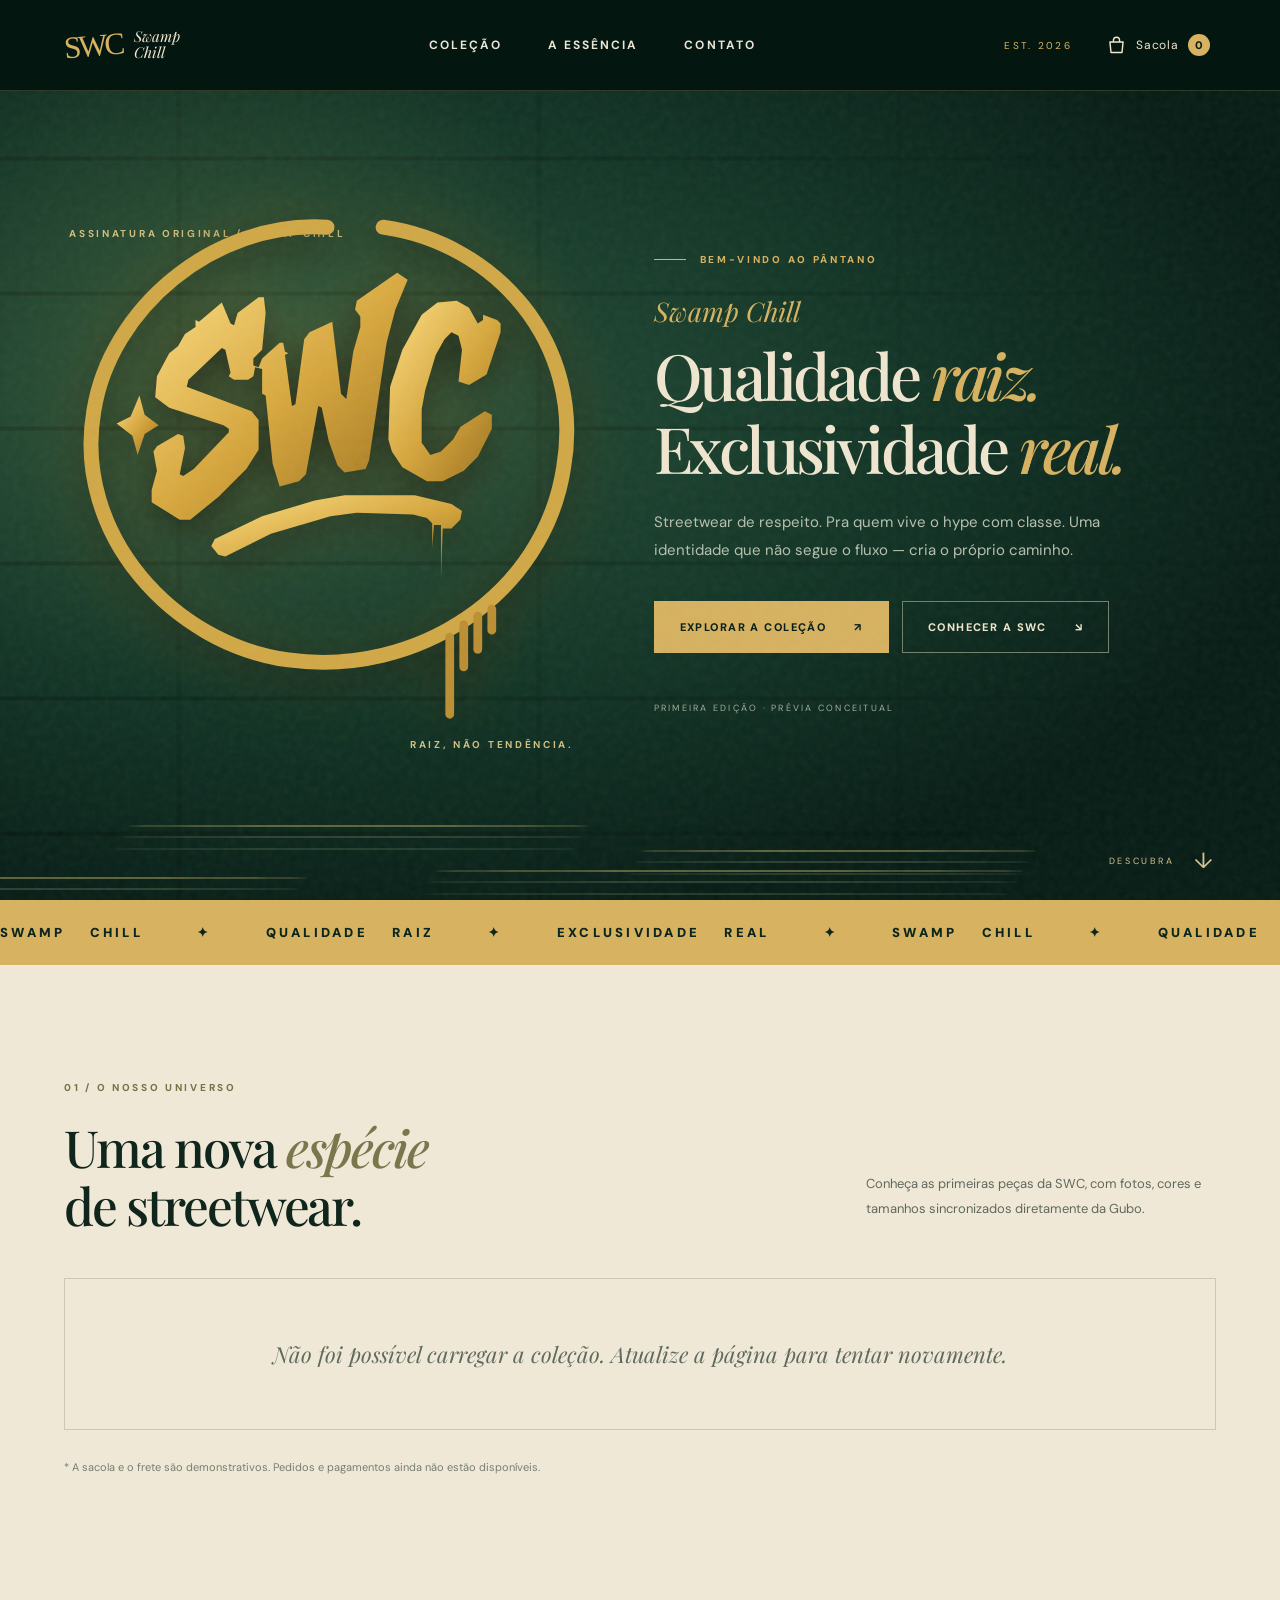
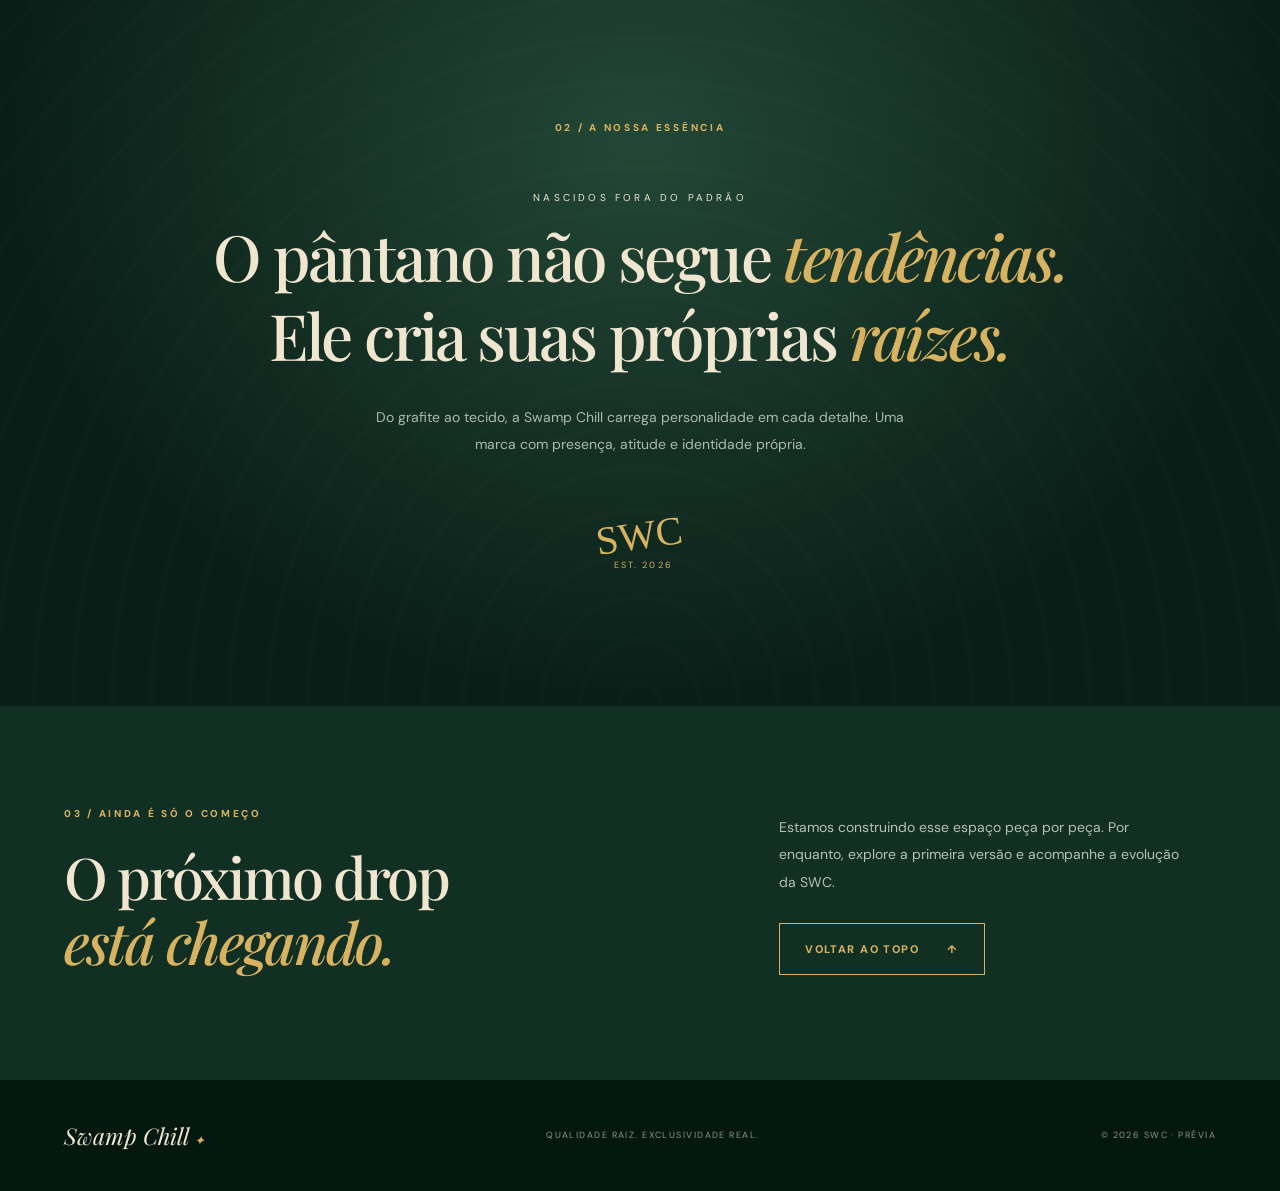
==== index.html @ 2bb52f09 "feat(checkout): pedido transacional e Pix de teste (desligado por padrão) - Funções Postgres swc_cre" ====
<!doctype html>
<html lang="pt-BR">
<head>
  <meta charset="utf-8">
  <meta name="viewport" content="width=device-width, initial-scale=1, viewport-fit=cover">
  <meta name="theme-color" content="#061d15">
  <meta name="description" content="Swamp Chill — qualidade raiz, exclusividade real. Uma prévia do universo SWC.">
  <title>Swamp Chill — SWC</title>
  <link rel="preconnect" href="https://fonts.googleapis.com">
  <link rel="preconnect" href="https://fonts.gstatic.com" crossorigin>
  <link href="https://fonts.googleapis.com/css2?family=DM+Sans:wght@400;500;600;700&family=Permanent+Marker&family=Playfair+Display:ital,wght@0,500;0,600;1,500;1,600&display=swap" rel="stylesheet">
  <link rel="stylesheet" href="./styles.css">
  <script defer src="./script.js"></script>
  <script defer src="./checkout-test.js"></script>
</head>
<body>
  <a class="skip-link" href="#conteudo">Ir para conteúdo</a>
  <div class="grain" aria-hidden="true"></div>
  <header class="site-header" id="topo">
    <a class="brand" href="#topo" aria-label="Swamp Chill, início">
      <span class="brand-monogram">SWC</span><span class="brand-name">Swamp<br>Chill</span>
    </a>
    <nav class="desktop-nav" aria-label="Navegação principal">
      <a href="#colecao">Coleção</a><a href="#manifesto">A essência</a><a href="#contato">Contato</a>
    </nav>
    <div class="header-actions">
      <span class="edition">EST. 2026</span>
      <button class="bag-trigger" id="open-bag" type="button" aria-label="Abrir sacola">
        <svg viewBox="0 0 24 24" aria-hidden="true"><path d="M4.5 8h15l-1.2 12H5.7L4.5 8Zm4-1V6a3.5 3.5 0 0 1 7 0v1"/></svg>
        <span>Sacola</span><span id="bag-count" class="bag-count">0</span>
      </button>
    </div>
  </header>

  <main id="conteudo">
    <section class="hero" aria-labelledby="hero-title">
      <div class="wall" aria-hidden="true"></div>
      <div class="light-pool" aria-hidden="true"></div>
      <div class="hero-inner">
        <div class="hero-art" aria-label="Emblema SWC em estilo grafite dourado">
          <span class="hero-art-caption">ASSINATURA ORIGINAL / SWAMP CHILL</span>
          <img class="graffiti" src="./swc-signature.svg" alt="Assinatura original SWC em grafite dourado" width="500" height="500">
          <span class="hero-art-bottom">RAIZ, NÃO TENDÊNCIA.</span>
        </div>
        <div class="hero-copy">
          <p class="eyebrow"><span class="eyebrow-line"></span> BEM-VINDO AO PÂNTANO</p>
          <p class="hero-script">Swamp Chill</p>
          <h1 id="hero-title">Qualidade <em>raiz.</em><br>Exclusividade <em>real.</em></h1>
          <p class="hero-description">Streetwear de respeito. Pra quem vive o hype com classe. Uma identidade que não segue o fluxo — cria o próprio caminho.</p>
          <div class="hero-buttons">
            <a class="button button-primary" href="#colecao">Explorar a coleção <span aria-hidden="true">↗</span></a>
            <a class="button button-ghost" href="#manifesto">Conhecer a SWC <span aria-hidden="true">↘</span></a>
          </div>
          <p class="hero-footnote">PRIMEIRA EDIÇÃO · PRÉVIA CONCEITUAL</p>
        </div>
      </div>
      <div class="water" aria-hidden="true"><span></span><span></span><span></span><span></span></div>
      <a href="#colecao" class="scroll-hint" aria-label="Rolar para a coleção">DESCUBRA <span aria-hidden="true">↓</span></a>
    </section>

    <div class="ticker" aria-hidden="true"><div class="ticker-track">SWAMP CHILL <b>✦</b> QUALIDADE RAIZ <b>✦</b> EXCLUSIVIDADE REAL <b>✦</b> SWAMP CHILL <b>✦</b> QUALIDADE RAIZ <b>✦</b> EXCLUSIVIDADE REAL <b>✦</b></div></div>

    <section id="colecao" class="collection section-shell">
      <div class="section-top"><div><span class="section-kicker">01 / O NOSSO UNIVERSO</span><h2>Uma nova <em>espécie</em><br>de streetwear.</h2></div><p>Conheça as primeiras peças da SWC, com fotos, cores e tamanhos sincronizados diretamente da Gubo.</p></div>
      <div class="products" aria-live="polite">
        <p class="catalog-loading">Carregando coleção SWC…</p>
      </div>
      <p class="collection-note">* A sacola e o frete são demonstrativos. Pedidos e pagamentos ainda não estão disponíveis.</p>
    </section>

    <section class="manifesto" id="manifesto">
      <div class="manifesto-mist" aria-hidden="true"></div>
      <div class="manifesto-inner section-shell"><span class="section-kicker">02 / A NOSSA ESSÊNCIA</span><p class="manifesto-pre">NASCIDOS FORA DO PADRÃO</p><h2>O pântano não segue <em>tendências.</em><br>Ele cria suas próprias <em>raízes.</em></h2><p>Do grafite ao tecido, a Swamp Chill carrega personalidade em cada detalhe. Uma marca com presença, atitude e identidade própria.</p><div class="manifesto-stamp">SWC <span>EST. 2026</span></div></div>
    </section>
    <section class="contact section-shell" id="contato"><div><span class="section-kicker">03 / AINDA É SÓ O COMEÇO</span><h2>O próximo drop<br><em>está chegando.</em></h2></div><div><p>Estamos construindo esse espaço peça por peça. Por enquanto, explore a primeira versão e acompanhe a evolução da SWC.</p><a class="button button-outline" href="#topo">Voltar ao topo <span aria-hidden="true">↑</span></a></div></section>
  </main>

  <footer><a class="footer-brand" href="#topo">Swamp Chill <span>✦</span></a><span>QUALIDADE RAIZ. EXCLUSIVIDADE REAL.</span><span>© 2026 SWC · PRÉVIA</span></footer>
  <div id="bag-overlay" class="bag-overlay" hidden></div>
  <aside id="bag-panel" class="bag-panel" role="dialog" aria-modal="true" aria-labelledby="bag-title" aria-hidden="true">
    <div class="bag-head"><div><span class="section-kicker">SWAMP CHILL</span><h2 id="bag-title">Sua sacola</h2></div><button id="close-bag" class="close-bag" type="button" aria-label="Fechar sacola">×</button></div>
    <div id="bag-items" class="bag-items"><p class="empty-bag">Sua sacola está vazia.</p></div>
    <section class="bag-shipping" id="bag-shipping" hidden aria-labelledby="shipping-title">
      <h3 id="shipping-title">Entrega</h3>
      <p class="bag-help">Calcule o frete Gubo com o CEP de destino. Esta cotação ainda é de teste.</p>
      <form id="shipping-form" class="shipping-form">
        <label for="shipping-cep">CEP de entrega</label>
        <div class="shipping-form-row">
          <input id="shipping-cep" name="cep" inputmode="numeric" autocomplete="postal-code"
            placeholder="00000-000" maxlength="9" required pattern="[0-9]{5}-?[0-9]{3}">
          <button type="submit" id="quote-button">Calcular</button>
        </div>
      </form>
      <p id="shipping-message" class="shipping-message" role="status" aria-live="polite">Informe o CEP para consultar o frete.</p>
      <div id="shipping-options" class="shipping-options" role="group" aria-label="Opções de entrega"></div>
    </section>
    <div class="bag-bottom">
      <div class="bag-total-line"><span>Produtos</span><strong id="bag-subtotal">R$ 0,00</strong></div>
      <div class="bag-total-line"><span>Frete</span><strong id="bag-shipping-value">A calcular</strong></div>
      <div class="bag-total-line bag-grand-total"><span>Total estimado</span><strong id="bag-grand-total">R$ 0,00</strong></div>
      <p class="bag-safety-note">Prévia do checkout. Nenhum pagamento ou pedido é realizado nesta etapa.</p>
      <button id="checkout-action" class="button button-primary" type="button" disabled>Pagamento em preparação</button>
      <button id="keep-exploring" class="button button-ghost bag-continue" type="button">Continuar explorando</button>
    </div>
  </aside>
  <div class="toast" id="toast" role="status" aria-live="polite"></div>
</body>
</html>
---- styles.css ----
:root{--forest:#061c15;--forest2:#0a291f;--gold:#d7b260;--ivory:#f0e6d0;--muted:#abb6a6;--line:rgba(226,205,143,.2)}*{box-sizing:border-box}html{scroll-behavior:smooth}body{margin:0;background:var(--forest);color:var(--ivory);font-family:"DM Sans",sans-serif;overflow-x:hidden}a{color:inherit;text-decoration:none}button{font:inherit}button,a{-webkit-tap-highlight-color:transparent}button:focus-visible,a:focus-visible{outline:2px solid var(--gold);outline-offset:5px}.skip-link{position:absolute;top:-100px;left:1rem;background:#fff;color:#111;padding:1rem;z-index:100}.skip-link:focus{top:1rem}.grain{position:fixed;inset:0;pointer-events:none;z-index:30;opacity:.06;background-image:url("data:image/svg+xml,%3Csvg viewBox='0 0 180 180' xmlns='http://www.w3.org/2000/svg'%3E%3Cfilter id='n'%3E%3CfeTurbulence type='fractalNoise' baseFrequency='.67' numOctaves='3' stitchTiles='stitch'/%3E%3C/filter%3E%3Crect width='100%25' height='100%25' filter='url(%23n)'/%3E%3C/svg%3E")}.site-header{height:91px;display:flex;align-items:center;justify-content:space-between;padding:0 clamp(20px,5vw,90px);border-bottom:1px solid var(--line);background:rgba(5,23,16,.95);position:relative;z-index:40}.brand{display:flex;align-items:center;gap:12px}.brand-monogram{font-family:"Permanent Marker",cursive;font-size:31px;line-height:1;color:var(--gold);letter-spacing:-3px;transform:rotate(-5deg)}.brand-name{font-family:"Playfair Display",serif;font-style:italic;font-size:15px;line-height:1.05}.desktop-nav{display:flex;gap:46px}.desktop-nav a{font-size:12px;letter-spacing:.17em;text-transform:uppercase;font-weight:700;color:#e9e5d7;transition:color .2s}.desktop-nav a:hover{color:var(--gold)}.header-actions{display:flex;align-items:center;gap:28px}.edition{font-size:10px;letter-spacing:.23em;color:var(--gold)}.bag-trigger{border:0;background:transparent;color:var(--ivory);display:flex;align-items:center;gap:9px;cursor:pointer;font-size:12px;letter-spacing:.07em}.bag-trigger svg{width:21px;height:21px;fill:none;stroke:currentColor;stroke-width:1.65;stroke-linecap:round;stroke-linejoin:round}.bag-count{width:22px;height:22px;border-radius:50%;background:var(--gold);color:var(--forest);display:grid;place-items:center;font-size:11px;font-weight:800}.hero{position:relative;min-height:760px;min-height:min(850px,calc(100svh - 91px));display:flex;align-items:center;isolation:isolate;overflow:hidden;background:radial-gradient(ellipse at 26% 39%,#275039 0%,#123526 42%,#071c15 75%)}.wall{position:absolute;inset:0;z-index:-2;opacity:.37;background:repeating-linear-gradient(0deg,transparent 0 64px,rgba(0,0,0,.55) 65px 68px,transparent 69px 135px),repeating-linear-gradient(90deg,transparent 0 176px,rgba(0,0,0,.25) 177px 181px,transparent 182px 360px);mask-image:linear-gradient(90deg,#000 0%,#0009 60%,transparent 100%)}.light-pool{position:absolute;width:760px;height:760px;left:-160px;top:-130px;background:radial-gradient(circle,rgba(140,157,83,.2),transparent 67%);z-index:-1}.hero-inner{width:min(1420px,90%);margin:auto;display:grid;grid-template-columns:1fr 1.07fr;gap:clamp(24px,5vw,100px);align-items:center;padding:75px 0 100px}.hero-art{height:min(570px,55vw);position:relative;display:grid;place-items:center}.graffiti{width:min(100%,550px);height:100%;filter:drop-shadow(0 10px 20px #0009) drop-shadow(0 0 25px #cfaf4440)}.hero-art-caption,.hero-art-bottom{position:absolute;font-size:10px;font-weight:700;letter-spacing:.27em;color:#d1bf81}.hero-art-caption{top:5%;left:1%}.hero-art-bottom{bottom:3%;right:3%}.eyebrow,.section-kicker{font-size:10px;letter-spacing:.27em;color:var(--gold);font-weight:800;text-transform:uppercase}.eyebrow{display:flex;align-items:center;gap:14px}.eyebrow-line{height:1px;width:32px;background:var(--gold)}.hero-script{font:italic 27px "Playfair Display",serif;color:var(--gold);margin:27px 0 5px}.hero h1{font-family:"Playfair Display",serif;font-size:clamp(43px,5vw,76px);font-weight:500;line-height:1.13;letter-spacing:-.055em;margin:10px 0 24px}.hero h1 em,.section-top h2 em,.manifesto h2 em,.contact h2 em{font-weight:500;color:var(--gold)}.hero-description{color:#b7c1b0;max-width:490px;line-height:1.9;font-size:15px}.hero-buttons{display:flex;gap:13px;flex-wrap:wrap;margin-top:36px}.button{min-height:52px;padding:0 25px;display:inline-flex;align-items:center;justify-content:center;gap:28px;font-size:11px;font-weight:800;letter-spacing:.13em;text-transform:uppercase;transition:transform .2s,background .2s;cursor:pointer}.button:hover{transform:translateY(-3px)}.button-primary{background:var(--gold);color:#061c15;border:1px solid var(--gold)}.button-ghost{border:1px solid #72816a;background:transparent;color:var(--ivory)}.button-outline{border:1px solid var(--gold);background:transparent;color:var(--gold)}.hero-footnote{font-size:9px;color:#a2ae9e;letter-spacing:.25em;margin-top:49px}.water{position:absolute;inset:auto 0 0;height:110px;overflow:hidden;opacity:.55;pointer-events:none}.water span{position:absolute;height:2px;width:36%;border:1px solid #a29a58;border-radius:50%;left:10%;top:35px;transform:skewX(-30deg);box-shadow:0 11px #495e46,0 23px #3a5440}.water span:nth-child(2){left:50%;top:60px;width:31%}.water span:nth-child(3){left:34%;top:80px;width:46%}.water span:nth-child(4){left:-12%;top:87px}.scroll-hint{position:absolute;bottom:25px;right:5%;display:flex;align-items:center;gap:20px;font-size:9px;letter-spacing:.3em;color:#d8c58e}.scroll-hint span{font-size:22px}.ticker{height:65px;display:flex;align-items:center;overflow:hidden;background:var(--gold);color:#0d261d}.ticker-track{white-space:nowrap;min-width:max-content;font-size:13px;letter-spacing:.25em;font-weight:900;word-spacing:18px;animation:move 30s linear infinite}.ticker b{margin:0 30px}@keyframes move{to{transform:translateX(-50%)}}.section-shell{padding-left:max(5%,calc((100vw - 1400px)/2));padding-right:max(5%,calc((100vw - 1400px)/2))}.collection{padding-top:110px;padding-bottom:115px;background:#f0e8d7;color:#10251c}.section-top{display:flex;justify-content:space-between;align-items:flex-end;gap:30px;margin-bottom:43px}.section-top h2,.contact h2{font:500 clamp(36px,4vw,58px)/1.14 "Playfair Display",serif;letter-spacing:-.04em;margin:22px 0 0}.section-top h2 em{color:#7b774d}.section-top>p{max-width:350px;color:#60685e;font-size:13px;line-height:1.9}.collection .section-kicker{color:#797249}.products{display:grid;grid-template-columns:repeat(3,minmax(0,1fr));gap:22px}.product-card{min-width:0}.product-visual{height:350px;position:relative;overflow:hidden;display:grid;place-items:center}.visual-sneaker{background:radial-gradient(circle at 65% 44%,#596b55,#223d2f 70%)}.visual-tee{background:radial-gradient(circle at 47% 42%,#d0c6a2,#93896e 78%)}.visual-hoodie{background:radial-gradient(circle at 40% 30%,#696953,#323e35 75%)}.product-visual svg{width:94%;max-width:430px;filter:drop-shadow(0 20px 18px #0005);transform:rotate(-4deg);transition:transform .3s}.product-card:hover svg{transform:rotate(0) scale(1.04)}.product-label{position:absolute;top:19px;left:19px;color:#f1e8ce;border:1px solid #f1e8ce7a;padding:8px 10px;letter-spacing:.16em;font-size:9px;font-weight:800;z-index:2}.product-ghost{position:absolute;right:18px;bottom:0;font:italic 110px "Playfair Display",serif;color:#ffffff14}.product-info{padding-top:20px;display:flex;justify-content:space-between;align-items:flex-end;gap:8px}.product-info span{font-size:9px;letter-spacing:.17em;color:#7f826e;font-weight:800}.product-info h3{margin:8px 0;font:500 23px "Playfair Display",serif}.product-info p{color:#687167;font-size:12px;margin:0}.add-btn{background:transparent;border:1px solid #203e30;padding:12px;color:#173629;cursor:pointer;font-size:10px;display:flex;gap:8px;align-items:center;min-width:115px;text-align:left}.add-btn span{font-size:17px;color:#1c422e}.add-btn:hover{background:#142f23;color:#fff}.collection-note{font-size:11px;color:#777d71;margin-top:30px}.manifesto{position:relative;overflow:hidden;background:radial-gradient(ellipse at 50% 20%,#234736,#091e17 70%);text-align:center}.manifesto-mist{position:absolute;inset:0;opacity:.3;background:repeating-radial-gradient(ellipse at 50% 100%,transparent 0 17px,#9eac7d0d 19px 22px,transparent 25px 39px)}.manifesto-inner{position:relative;padding-top:115px;padding-bottom:135px}.manifesto-pre{font-size:10px;letter-spacing:.32em;margin:55px 0 10px}.manifesto h2{font:500 clamp(36px,5vw,70px)/1.24 "Playfair Display",serif;letter-spacing:-.04em;margin:12px auto 30px;max-width:1100px}.manifesto-inner>p:last-of-type{max-width:570px;margin:auto;color:#aabaae;line-height:1.9;font-size:14px}.manifesto-stamp{margin-top:54px;font:40px "Permanent Marker",cursive;color:var(--gold);transform:rotate(-8deg)}.manifesto-stamp span{font:9px "DM Sans",sans-serif;letter-spacing:.24em;display:block;transform:rotate(8deg)}.contact{background:#122f23;padding-top:95px;padding-bottom:105px;display:grid;grid-template-columns:1.2fr .8fr;gap:60px;align-items:end}.contact h2{font-size:clamp(36px,4.5vw,64px)}.contact>div:last-child p{font-size:14px;line-height:1.95;color:#b5c1b5;margin:0 0 27px;max-width:400px}footer{background:#051810;padding:40px 5%;display:flex;align-items:center;justify-content:space-between;gap:15px}footer .footer-brand{font:italic 23px "Playfair Display",serif}footer .footer-brand span{font-size:13px;color:var(--gold)}footer>span{color:#879788;font-size:9px;letter-spacing:.16em}.bag-overlay{position:fixed;inset:0;background:#0009;z-index:60}.bag-overlay[hidden]{display:none}.bag-panel{position:fixed;right:0;top:0;bottom:0;width:min(430px,100%);z-index:61;background:#f0e8d7;color:#0a2419;display:flex;flex-direction:column;box-shadow:-25px 0 70px #0008;transform:translateX(110%);visibility:hidden;transition:transform .25s,visibility .25s}.bag-panel.open{transform:translateX(0);visibility:visible}.bag-head{display:flex;justify-content:space-between;align-items:center;padding:35px 30px 22px;border-bottom:1px solid #b7b29e}.bag-head .section-kicker{color:#8c7146}.bag-head h2{font:500 31px "Playfair Display",serif;margin:8px 0 0}.close-bag{border:0;background:transparent;font-size:36px;cursor:pointer;color:#0a2419}.bag-items{padding:28px 30px;overflow:auto;flex:1}.empty-bag{text-align:center;font:25px "Playfair Display",serif;padding:60px 10px}.empty-bag small{font:13px "DM Sans",sans-serif;color:#69776e}.bag-item{display:flex;justify-content:space-between;align-items:center;border-bottom:1px solid #cfc8b6;padding:18px 0;gap:10px}.bag-item strong{font:500 20px "Playfair Display",serif}.bag-item p{font-size:11px;color:#647266;margin:6px 0 0}.bag-item button{border:0;background:transparent;text-decoration:underline;font-size:11px;cursor:pointer}.bag-bottom{border-top:1px solid #c9c1ab;padding:25px 30px 35px}.bag-bottom p{color:#657368;font-size:12px;line-height:1.6}.bag-bottom .button{width:100%}.toast{position:fixed;bottom:25px;left:50%;transform:translate(-50%,20px);opacity:0;pointer-events:none;z-index:80;background:#d9b762;color:#082018;padding:13px 20px;font-size:12px;font-weight:700;transition:opacity .2s,transform .2s;text-align:center}.toast.show{opacity:1;transform:translate(-50%,0)}@media(max-width:1040px){.desktop-nav{gap:20px}.edition{display:none}.hero-inner{gap:12px}.hero-art{height:450px}.hero h1{font-size:clamp(38px,4.6vw,58px)}.product-visual{height:290px}.product-info{align-items:start;flex-direction:column}.add-btn{margin-top:8px}}@media(max-width:700px){.site-header{height:72px;padding:0 20px}.brand-monogram{font-size:27px}.brand-name{font-size:12px}.desktop-nav{gap:15px}.desktop-nav a{font-size:10px}.desktop-nav a:nth-child(n+2){display:none}.bag-trigger span:not(.bag-count){display:none}.header-actions{gap:10px}.hero{min-height:auto}.hero-inner{width:90%;grid-template-columns:1fr;gap:0;padding:38px 0 85px}.hero-art{height:280px;width:100%;max-width:400px;margin:auto}.graffiti{max-width:320px}.hero-art-caption,.hero-art-bottom{font-size:7px}.hero-copy{text-align:center}.eyebrow{justify-content:center}.hero-script{margin-top:13px;font-size:24px}.hero h1{font-size:clamp(39px,9vw,53px);margin-bottom:20px}.hero-description{font-size:13px;line-height:1.75;margin-inline:auto}.hero-buttons{justify-content:center;margin-top:26px}.button{min-height:49px;padding:0 17px;font-size:9px;gap:10px}.hero-footnote{margin-top:30px}.scroll-hint{bottom:12px}.section-shell{padding-left:20px;padding-right:20px}.collection{padding-top:70px;padding-bottom:75px}.section-top{align-items:start;flex-direction:column;margin-bottom:28px;gap:8px}.section-top h2{font-size:41px}.section-top>p{font-size:12px;max-width:500px}.products{grid-template-columns:1fr;gap:38px}.product-visual{height:340px}.product-info{flex-direction:row;align-items:flex-end}.add-btn{margin-top:0}.manifesto-inner{padding-top:85px;padding-bottom:95px}.manifesto-pre{margin-top:42px}.manifesto h2{font-size:38px}.contact{grid-template-columns:1fr;gap:25px;padding-top:65px;padding-bottom:70px}.contact h2{font-size:44px}footer{flex-wrap:wrap;justify-content:center;text-align:center;padding:30px 20px}footer>span{width:100%}}@media(max-width:370px){.desktop-nav{display:none}.hero h1{font-size:36px}.product-visual{height:280px}.add-btn{font-size:9px;max-width:120px}.product-info h3{font-size:20px}}@media(prefers-reduced-motion:reduce){html{scroll-behavior:auto}*,*::before,*::after{animation-duration:.01ms!important;transition-duration:.01ms!important}}

/* Componentes do catálogo real, compatíveis com a identidade SWC. */
.product-photo{position:relative;z-index:1;display:block;width:100%;height:100%;object-fit:contain;padding:26px;transition:transform .3s}
.product-card:hover .product-photo{transform:scale(1.035)}
.product-no-photo{font:italic 22px "Playfair Display",serif;color:#eee1ba}
.product-controls{display:flex;gap:10px;align-items:end;flex-wrap:wrap;justify-content:flex-end}
.product-variant-label{display:flex;flex-direction:column;gap:7px;color:#495749;font-size:10px;font-weight:700;letter-spacing:.03em}
.product-variant{min-height:43px;min-width:112px;max-width:180px;padding:8px 10px;border:1px solid #b1b6a8;background:transparent;color:#152e22;font:12px "DM Sans",sans-serif}
.product-description{font-size:12px!important;line-height:1.6;color:#687167;max-width:260px}
@media(max-width:1040px){.product-controls{justify-content:flex-start}}
@media(max-width:700px){.product-info{align-items:flex-start}.product-controls{align-items:start;flex-direction:column}.product-variant{min-width:124px}}


/* Lançamento do catálogo real (com dados de variantes ainda pendentes). */
.catalog-loading{grid-column:1/-1;display:block;margin:0;padding:60px 22px;border:1px solid #cfc7b5;text-align:center;color:#5e6a5e;font:italic 22px "Playfair Display",serif}
.product-prelaunch{margin:0;color:#6d6958;font-size:11px;font-weight:700;line-height:1.5;max-width:165px}
.add-btn.product-disabled,.add-btn:disabled{cursor:not-allowed;opacity:.65;background:#d5d1c5;color:#475747;border-color:#aeb4a7}
.product-details{min-width:0;max-width:100%}
.product-details h3{overflow-wrap:anywhere}
@media(max-width:700px){.product-info{gap:16px}.product-controls{max-width:160px;flex-shrink:0}.product-details h3{font-size:19px}}
@media(max-width:390px){.product-info{flex-direction:column}.product-controls{max-width:100%;flex-direction:row;align-items:center;justify-content:space-between;width:100%}.product-prelaunch{max-width:175px}}

/* Checkout externo: não ativar pagamento falso na SWC. */
.product-store-link{background:#133a2b;color:#f2e6ca;border-color:#133a2b;min-width:140px;text-decoration:none;justify-content:center;text-align:center;line-height:1.4}
.product-store-link:hover{background:#27503c;color:#fff}

/* Catálogo Gubo integrado, duas peças lado a lado em telas amplas. */
@media(min-width:701px){.products:has(>.product-card:nth-child(2):last-child){grid-template-columns:repeat(2,minmax(0,1fr));max-width:960px}}


/* Checkout preparatório SWC: quantidade, CEP, opções de frete e totais. */
.bag-panel{overflow:hidden}
.bag-items{padding:17px 28px;min-height:72px;flex:1 1 auto;overflow-y:auto}
.bag-item{align-items:flex-start;gap:12px}
.bag-product-info{flex:1;min-width:0}
.bag-product-info strong{display:block;font:500 18px/1.25 "Playfair Display",serif;overflow-wrap:anywhere}
.bag-product-info p{color:#606e62;margin:7px 0;font-size:11px}
.bag-product-info .bag-item-price{font-weight:800;font-size:13px;color:#10271d}
.bag-item-actions{display:flex;flex-direction:column;gap:9px;align-items:flex-end;flex-shrink:0}
.bag-qty{display:flex;gap:0;align-items:center;border:1px solid #b5bba9;border-radius:3px}
.bag-qty button{border:0;background:none;min-width:32px;min-height:30px;font-size:16px;cursor:pointer;color:#1b3728}
.bag-qty button:disabled{cursor:not-allowed;opacity:.3}
.bag-qty span{font-size:12px;min-width:19px;text-align:center;font-weight:700}
.bag-remove{border:0;background:none;text-decoration:underline;cursor:pointer;color:#59685c;font-size:11px;padding:5px}
.bag-shipping{padding:17px 28px 13px;border-top:1px solid #c9c2ae;max-height:42vh;overflow:auto}
.bag-shipping[hidden]{display:none}
.bag-shipping h3{font:500 23px "Playfair Display",serif;margin:0 0 7px}
.bag-help{font-size:11px;color:#647366;line-height:1.6;margin:0 0 14px}
.shipping-form label{display:block;font-size:11px;font-weight:800;margin:0 0 7px}
.shipping-form-row{display:flex;gap:8px}
.shipping-form-row input{flex:1;min-width:0;min-height:43px;border:1px solid #adb4a5;background:#fbf7ed;color:#10271d;padding:0 12px;font:14px "DM Sans",sans-serif}
.shipping-form-row button{border:0;background:#173c2c;color:#f3e8d6;min-height:43px;padding:0 15px;font-size:11px;font-weight:800;cursor:pointer}
.shipping-form-row button:disabled{opacity:.6;cursor:progress}
.shipping-message{min-height:20px;font-size:11px;color:#596d5e;line-height:1.5;margin:10px 0}
.shipping-options{display:grid;gap:8px}
.shipping-option{border:1px solid #b6b9a9;background:#f8f2e4;border-radius:2px;padding:10px;display:flex;align-items:center;gap:9px;cursor:pointer}
.shipping-option:has(input:checked){border-color:#0e4a2c;box-shadow:0 0 0 1px #0e4a2c inset}
.shipping-option input{accent-color:#125531}
.shipping-option-details{display:flex;flex-direction:column;gap:4px;flex:1;min-width:0}
.shipping-option-details strong{font-size:11px;font-weight:800}
.shipping-option-details small{font-size:10px;color:#667266;line-height:1.3}
.shipping-option b{font-size:11px;white-space:nowrap}
.bag-bottom{padding:17px 28px 24px;flex-shrink:0;border-top:1px solid #c9c2ae;background:#f0e8d7}
.bag-total-line{display:flex;justify-content:space-between;gap:8px;font-size:12px;padding:5px 0}
.bag-total-line strong{font-size:13px}
.bag-grand-total{border-top:1px solid #c9c2ae;padding:12px 0 6px;margin-top:6px;font-weight:800}
.bag-grand-total strong{font-size:19px}
.bag-safety-note{margin:8px 0 12px!important;font-size:10px!important;line-height:1.55!important}
#checkout-action{width:100%;background:#c4bea9;border-color:#c4bea9;color:#5b665d;cursor:not-allowed;transform:none}
.bag-continue{margin-top:9px;width:100%;min-height:40px;color:#143826;border-color:#849886}
@media(max-height:740px){.bag-items{min-height:45px}.bag-shipping{max-height:32vh}.bag-bottom{padding-bottom:14px}.bag-head{padding-top:19px;padding-bottom:15px}}
@media(max-width:420px){.bag-items,.bag-shipping,.bag-bottom{padding-left:20px;padding-right:20px}.bag-items{padding-top:10px;padding-bottom:10px}.bag-item{gap:8px}}
.tc-section form{display:grid;grid-template-columns:1fr 1fr;gap:10px 12px}.tc-field{display:flex;flex-direction:column;gap:5px;font-size:10px;letter-spacing:.08em;text-transform:uppercase;color:#4d5c52;font-weight:700}.tc-field:nth-child(-n+5){grid-column:1/-1}.tc-field input{font:14px "DM Sans",sans-serif;padding:10px;border:1px solid #b7b29e;background:#fbf7ee;color:#0a2419}.tc-consent{grid-column:1/-1;font-size:11px;color:#4d5c52;line-height:1.5}.tc-result{display:flex;flex-direction:column;gap:10px}.tc-ref{font:500 18px "Playfair Display",serif;margin:6px 0 0}.tc-qr{width:200px;height:200px;align-self:center;background:#fff;padding:8px}.tc-code{width:100%;min-height:72px;font:11px monospace;border:1px solid #b7b29e;background:#fbf7ee;resize:none}.tc-link{font-size:12px;text-decoration:underline}
#checkout-action:not(:disabled){background:#173c2c;border-color:#173c2c;color:#f3e8d6;cursor:pointer}.tc-section{max-height:38vh}
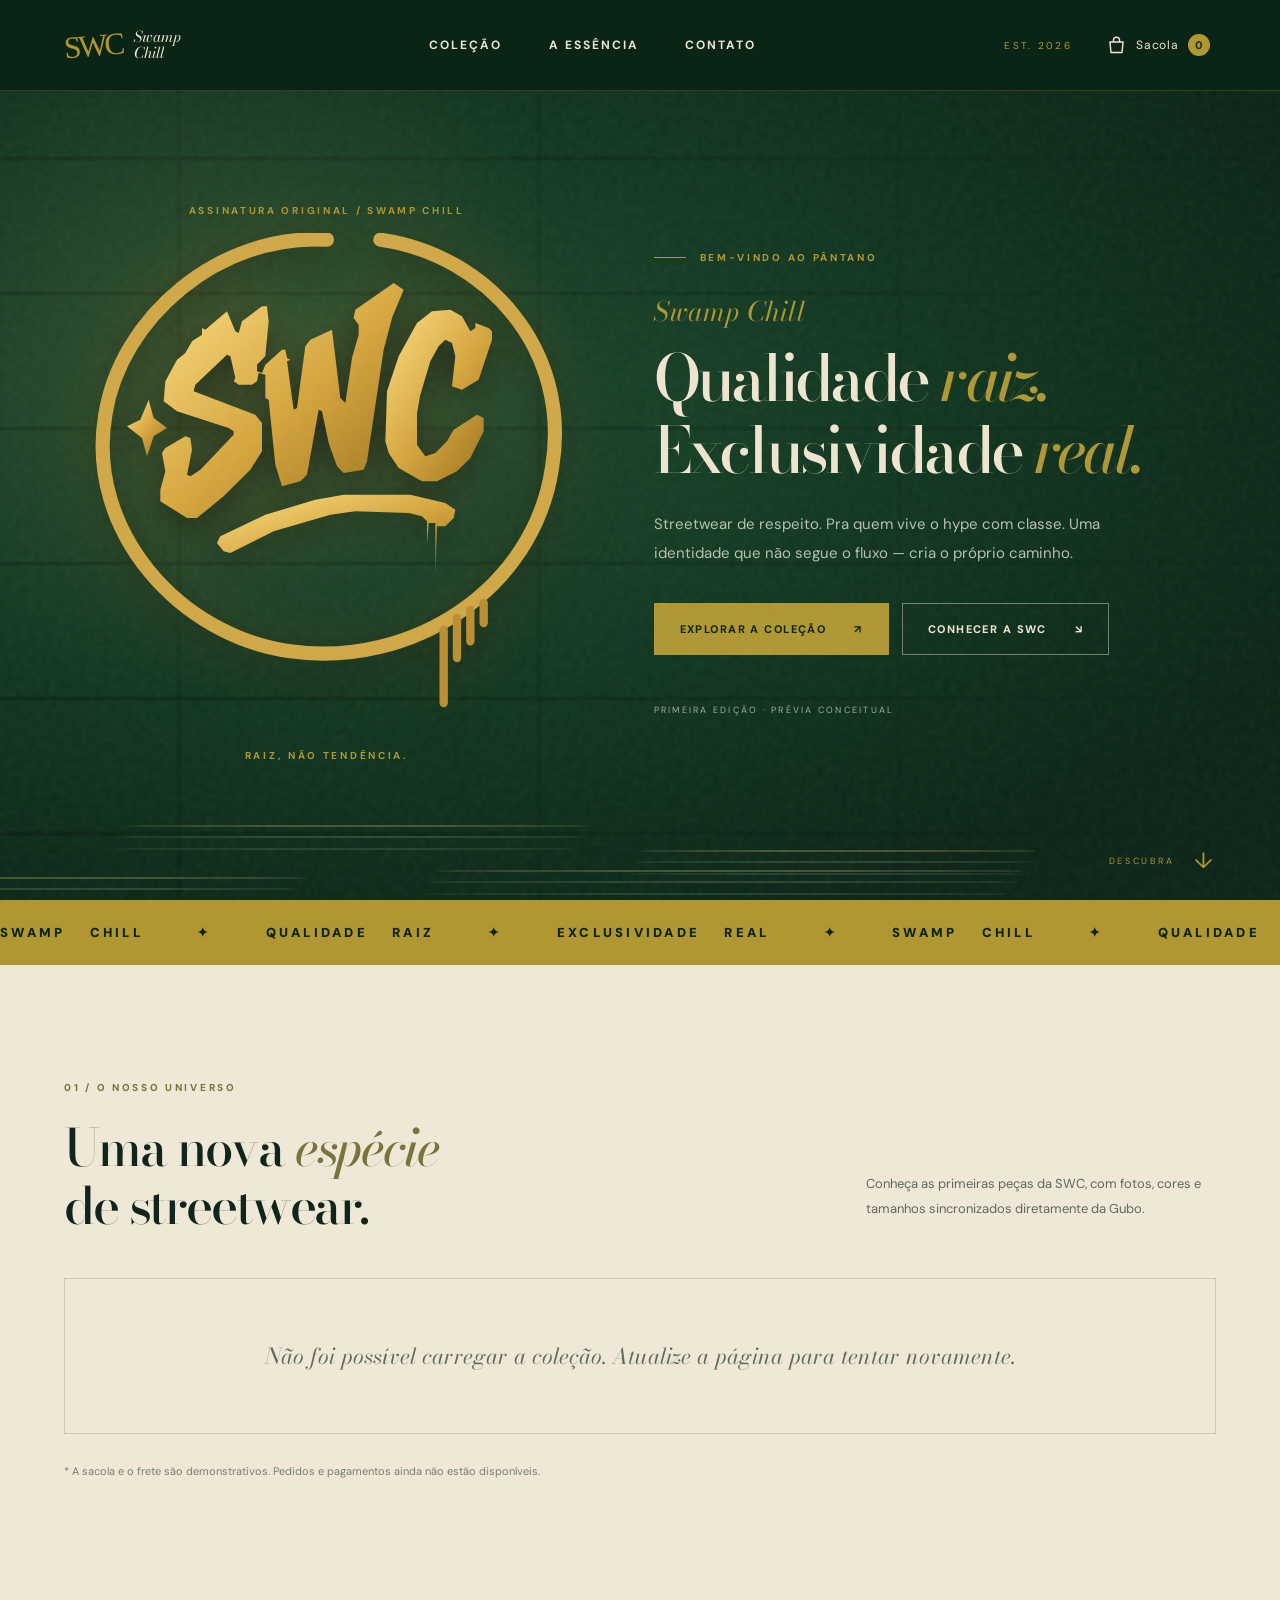
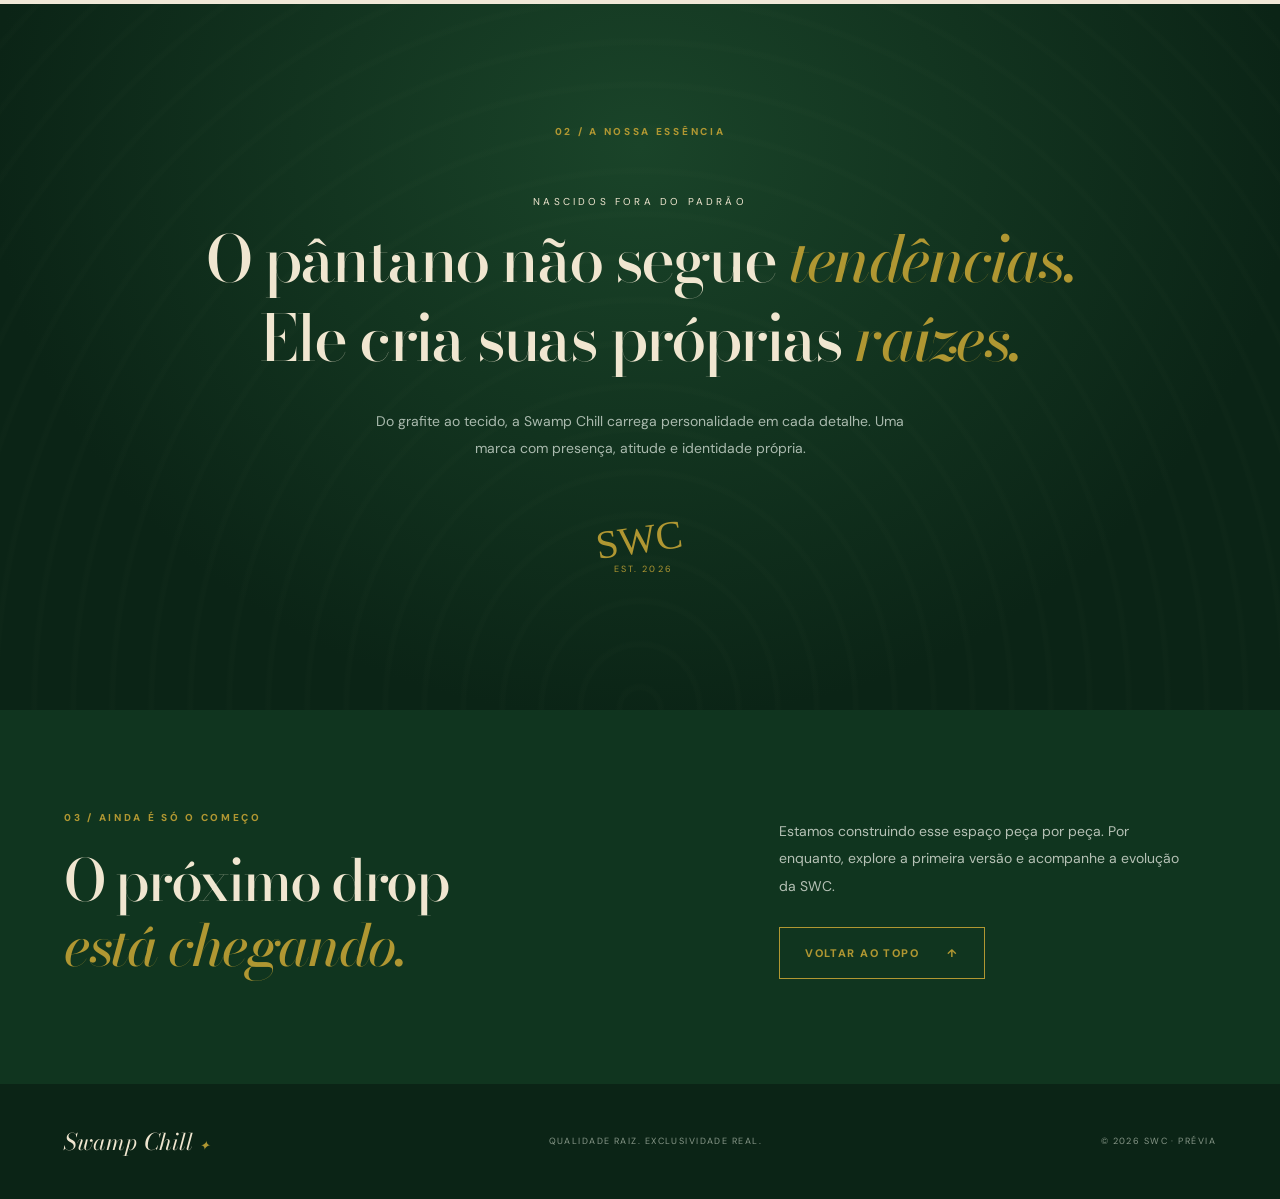
==== commit 29fb6d36: "style(site): paleta e tipografia da marca, selo do topo e fotos com fallback - Paleta do handoff: ve" ====
--- a/index.html
+++ b/index.html
@@ -8,7 +8,7 @@
   <title>Swamp Chill — SWC</title>
   <link rel="preconnect" href="https://fonts.googleapis.com">
   <link rel="preconnect" href="https://fonts.gstatic.com" crossorigin>
-  <link href="https://fonts.googleapis.com/css2?family=DM+Sans:wght@400;500;600;700&family=Permanent+Marker&family=Playfair+Display:ital,wght@0,500;0,600;1,500;1,600&display=swap" rel="stylesheet">
+  <link href="https://fonts.googleapis.com/css2?family=DM+Sans:wght@400;500;600;700&family=Permanent+Marker&family=Bodoni+Moda:ital,opsz,wght@0,6..96,400..700;1,6..96,400..700&display=swap" rel="stylesheet">
   <link rel="stylesheet" href="./styles.css">
   <script defer src="./script.js"></script>
   <script defer src="./checkout-test.js"></script>
--- a/styles.css
+++ b/styles.css
@@ -1,9 +1,9 @@
-:root{--forest:#061c15;--forest2:#0a291f;--gold:#d7b260;--ivory:#f0e6d0;--muted:#abb6a6;--line:rgba(226,205,143,.2)}*{box-sizing:border-box}html{scroll-behavior:smooth}body{margin:0;background:var(--forest);color:var(--ivory);font-family:"DM Sans",sans-serif;overflow-x:hidden}a{color:inherit;text-decoration:none}button{font:inherit}button,a{-webkit-tap-highlight-color:transparent}button:focus-visible,a:focus-visible{outline:2px solid var(--gold);outline-offset:5px}.skip-link{position:absolute;top:-100px;left:1rem;background:#fff;color:#111;padding:1rem;z-index:100}.skip-link:focus{top:1rem}.grain{position:fixed;inset:0;pointer-events:none;z-index:30;opacity:.06;background-image:url("data:image/svg+xml,%3Csvg viewBox='0 0 180 180' xmlns='http://www.w3.org/2000/svg'%3E%3Cfilter id='n'%3E%3CfeTurbulence type='fractalNoise' baseFrequency='.67' numOctaves='3' stitchTiles='stitch'/%3E%3C/filter%3E%3Crect width='100%25' height='100%25' filter='url(%23n)'/%3E%3C/svg%3E")}.site-header{height:91px;display:flex;align-items:center;justify-content:space-between;padding:0 clamp(20px,5vw,90px);border-bottom:1px solid var(--line);background:rgba(5,23,16,.95);position:relative;z-index:40}.brand{display:flex;align-items:center;gap:12px}.brand-monogram{font-family:"Permanent Marker",cursive;font-size:31px;line-height:1;color:var(--gold);letter-spacing:-3px;transform:rotate(-5deg)}.brand-name{font-family:"Playfair Display",serif;font-style:italic;font-size:15px;line-height:1.05}.desktop-nav{display:flex;gap:46px}.desktop-nav a{font-size:12px;letter-spacing:.17em;text-transform:uppercase;font-weight:700;color:#e9e5d7;transition:color .2s}.desktop-nav a:hover{color:var(--gold)}.header-actions{display:flex;align-items:center;gap:28px}.edition{font-size:10px;letter-spacing:.23em;color:var(--gold)}.bag-trigger{border:0;background:transparent;color:var(--ivory);display:flex;align-items:center;gap:9px;cursor:pointer;font-size:12px;letter-spacing:.07em}.bag-trigger svg{width:21px;height:21px;fill:none;stroke:currentColor;stroke-width:1.65;stroke-linecap:round;stroke-linejoin:round}.bag-count{width:22px;height:22px;border-radius:50%;background:var(--gold);color:var(--forest);display:grid;place-items:center;font-size:11px;font-weight:800}.hero{position:relative;min-height:760px;min-height:min(850px,calc(100svh - 91px));display:flex;align-items:center;isolation:isolate;overflow:hidden;background:radial-gradient(ellipse at 26% 39%,#275039 0%,#123526 42%,#071c15 75%)}.wall{position:absolute;inset:0;z-index:-2;opacity:.37;background:repeating-linear-gradient(0deg,transparent 0 64px,rgba(0,0,0,.55) 65px 68px,transparent 69px 135px),repeating-linear-gradient(90deg,transparent 0 176px,rgba(0,0,0,.25) 177px 181px,transparent 182px 360px);mask-image:linear-gradient(90deg,#000 0%,#0009 60%,transparent 100%)}.light-pool{position:absolute;width:760px;height:760px;left:-160px;top:-130px;background:radial-gradient(circle,rgba(140,157,83,.2),transparent 67%);z-index:-1}.hero-inner{width:min(1420px,90%);margin:auto;display:grid;grid-template-columns:1fr 1.07fr;gap:clamp(24px,5vw,100px);align-items:center;padding:75px 0 100px}.hero-art{height:min(570px,55vw);position:relative;display:grid;place-items:center}.graffiti{width:min(100%,550px);height:100%;filter:drop-shadow(0 10px 20px #0009) drop-shadow(0 0 25px #cfaf4440)}.hero-art-caption,.hero-art-bottom{position:absolute;font-size:10px;font-weight:700;letter-spacing:.27em;color:#d1bf81}.hero-art-caption{top:5%;left:1%}.hero-art-bottom{bottom:3%;right:3%}.eyebrow,.section-kicker{font-size:10px;letter-spacing:.27em;color:var(--gold);font-weight:800;text-transform:uppercase}.eyebrow{display:flex;align-items:center;gap:14px}.eyebrow-line{height:1px;width:32px;background:var(--gold)}.hero-script{font:italic 27px "Playfair Display",serif;color:var(--gold);margin:27px 0 5px}.hero h1{font-family:"Playfair Display",serif;font-size:clamp(43px,5vw,76px);font-weight:500;line-height:1.13;letter-spacing:-.055em;margin:10px 0 24px}.hero h1 em,.section-top h2 em,.manifesto h2 em,.contact h2 em{font-weight:500;color:var(--gold)}.hero-description{color:#b7c1b0;max-width:490px;line-height:1.9;font-size:15px}.hero-buttons{display:flex;gap:13px;flex-wrap:wrap;margin-top:36px}.button{min-height:52px;padding:0 25px;display:inline-flex;align-items:center;justify-content:center;gap:28px;font-size:11px;font-weight:800;letter-spacing:.13em;text-transform:uppercase;transition:transform .2s,background .2s;cursor:pointer}.button:hover{transform:translateY(-3px)}.button-primary{background:var(--gold);color:#061c15;border:1px solid var(--gold)}.button-ghost{border:1px solid #72816a;background:transparent;color:var(--ivory)}.button-outline{border:1px solid var(--gold);background:transparent;color:var(--gold)}.hero-footnote{font-size:9px;color:#a2ae9e;letter-spacing:.25em;margin-top:49px}.water{position:absolute;inset:auto 0 0;height:110px;overflow:hidden;opacity:.55;pointer-events:none}.water span{position:absolute;height:2px;width:36%;border:1px solid #a29a58;border-radius:50%;left:10%;top:35px;transform:skewX(-30deg);box-shadow:0 11px #495e46,0 23px #3a5440}.water span:nth-child(2){left:50%;top:60px;width:31%}.water span:nth-child(3){left:34%;top:80px;width:46%}.water span:nth-child(4){left:-12%;top:87px}.scroll-hint{position:absolute;bottom:25px;right:5%;display:flex;align-items:center;gap:20px;font-size:9px;letter-spacing:.3em;color:#d8c58e}.scroll-hint span{font-size:22px}.ticker{height:65px;display:flex;align-items:center;overflow:hidden;background:var(--gold);color:#0d261d}.ticker-track{white-space:nowrap;min-width:max-content;font-size:13px;letter-spacing:.25em;font-weight:900;word-spacing:18px;animation:move 30s linear infinite}.ticker b{margin:0 30px}@keyframes move{to{transform:translateX(-50%)}}.section-shell{padding-left:max(5%,calc((100vw - 1400px)/2));padding-right:max(5%,calc((100vw - 1400px)/2))}.collection{padding-top:110px;padding-bottom:115px;background:#f0e8d7;color:#10251c}.section-top{display:flex;justify-content:space-between;align-items:flex-end;gap:30px;margin-bottom:43px}.section-top h2,.contact h2{font:500 clamp(36px,4vw,58px)/1.14 "Playfair Display",serif;letter-spacing:-.04em;margin:22px 0 0}.section-top h2 em{color:#7b774d}.section-top>p{max-width:350px;color:#60685e;font-size:13px;line-height:1.9}.collection .section-kicker{color:#797249}.products{display:grid;grid-template-columns:repeat(3,minmax(0,1fr));gap:22px}.product-card{min-width:0}.product-visual{height:350px;position:relative;overflow:hidden;display:grid;place-items:center}.visual-sneaker{background:radial-gradient(circle at 65% 44%,#596b55,#223d2f 70%)}.visual-tee{background:radial-gradient(circle at 47% 42%,#d0c6a2,#93896e 78%)}.visual-hoodie{background:radial-gradient(circle at 40% 30%,#696953,#323e35 75%)}.product-visual svg{width:94%;max-width:430px;filter:drop-shadow(0 20px 18px #0005);transform:rotate(-4deg);transition:transform .3s}.product-card:hover svg{transform:rotate(0) scale(1.04)}.product-label{position:absolute;top:19px;left:19px;color:#f1e8ce;border:1px solid #f1e8ce7a;padding:8px 10px;letter-spacing:.16em;font-size:9px;font-weight:800;z-index:2}.product-ghost{position:absolute;right:18px;bottom:0;font:italic 110px "Playfair Display",serif;color:#ffffff14}.product-info{padding-top:20px;display:flex;justify-content:space-between;align-items:flex-end;gap:8px}.product-info span{font-size:9px;letter-spacing:.17em;color:#7f826e;font-weight:800}.product-info h3{margin:8px 0;font:500 23px "Playfair Display",serif}.product-info p{color:#687167;font-size:12px;margin:0}.add-btn{background:transparent;border:1px solid #203e30;padding:12px;color:#173629;cursor:pointer;font-size:10px;display:flex;gap:8px;align-items:center;min-width:115px;text-align:left}.add-btn span{font-size:17px;color:#1c422e}.add-btn:hover{background:#142f23;color:#fff}.collection-note{font-size:11px;color:#777d71;margin-top:30px}.manifesto{position:relative;overflow:hidden;background:radial-gradient(ellipse at 50% 20%,#234736,#091e17 70%);text-align:center}.manifesto-mist{position:absolute;inset:0;opacity:.3;background:repeating-radial-gradient(ellipse at 50% 100%,transparent 0 17px,#9eac7d0d 19px 22px,transparent 25px 39px)}.manifesto-inner{position:relative;padding-top:115px;padding-bottom:135px}.manifesto-pre{font-size:10px;letter-spacing:.32em;margin:55px 0 10px}.manifesto h2{font:500 clamp(36px,5vw,70px)/1.24 "Playfair Display",serif;letter-spacing:-.04em;margin:12px auto 30px;max-width:1100px}.manifesto-inner>p:last-of-type{max-width:570px;margin:auto;color:#aabaae;line-height:1.9;font-size:14px}.manifesto-stamp{margin-top:54px;font:40px "Permanent Marker",cursive;color:var(--gold);transform:rotate(-8deg)}.manifesto-stamp span{font:9px "DM Sans",sans-serif;letter-spacing:.24em;display:block;transform:rotate(8deg)}.contact{background:#122f23;padding-top:95px;padding-bottom:105px;display:grid;grid-template-columns:1.2fr .8fr;gap:60px;align-items:end}.contact h2{font-size:clamp(36px,4.5vw,64px)}.contact>div:last-child p{font-size:14px;line-height:1.95;color:#b5c1b5;margin:0 0 27px;max-width:400px}footer{background:#051810;padding:40px 5%;display:flex;align-items:center;justify-content:space-between;gap:15px}footer .footer-brand{font:italic 23px "Playfair Display",serif}footer .footer-brand span{font-size:13px;color:var(--gold)}footer>span{color:#879788;font-size:9px;letter-spacing:.16em}.bag-overlay{position:fixed;inset:0;background:#0009;z-index:60}.bag-overlay[hidden]{display:none}.bag-panel{position:fixed;right:0;top:0;bottom:0;width:min(430px,100%);z-index:61;background:#f0e8d7;color:#0a2419;display:flex;flex-direction:column;box-shadow:-25px 0 70px #0008;transform:translateX(110%);visibility:hidden;transition:transform .25s,visibility .25s}.bag-panel.open{transform:translateX(0);visibility:visible}.bag-head{display:flex;justify-content:space-between;align-items:center;padding:35px 30px 22px;border-bottom:1px solid #b7b29e}.bag-head .section-kicker{color:#8c7146}.bag-head h2{font:500 31px "Playfair Display",serif;margin:8px 0 0}.close-bag{border:0;background:transparent;font-size:36px;cursor:pointer;color:#0a2419}.bag-items{padding:28px 30px;overflow:auto;flex:1}.empty-bag{text-align:center;font:25px "Playfair Display",serif;padding:60px 10px}.empty-bag small{font:13px "DM Sans",sans-serif;color:#69776e}.bag-item{display:flex;justify-content:space-between;align-items:center;border-bottom:1px solid #cfc8b6;padding:18px 0;gap:10px}.bag-item strong{font:500 20px "Playfair Display",serif}.bag-item p{font-size:11px;color:#647266;margin:6px 0 0}.bag-item button{border:0;background:transparent;text-decoration:underline;font-size:11px;cursor:pointer}.bag-bottom{border-top:1px solid #c9c1ab;padding:25px 30px 35px}.bag-bottom p{color:#657368;font-size:12px;line-height:1.6}.bag-bottom .button{width:100%}.toast{position:fixed;bottom:25px;left:50%;transform:translate(-50%,20px);opacity:0;pointer-events:none;z-index:80;background:#d9b762;color:#082018;padding:13px 20px;font-size:12px;font-weight:700;transition:opacity .2s,transform .2s;text-align:center}.toast.show{opacity:1;transform:translate(-50%,0)}@media(max-width:1040px){.desktop-nav{gap:20px}.edition{display:none}.hero-inner{gap:12px}.hero-art{height:450px}.hero h1{font-size:clamp(38px,4.6vw,58px)}.product-visual{height:290px}.product-info{align-items:start;flex-direction:column}.add-btn{margin-top:8px}}@media(max-width:700px){.site-header{height:72px;padding:0 20px}.brand-monogram{font-size:27px}.brand-name{font-size:12px}.desktop-nav{gap:15px}.desktop-nav a{font-size:10px}.desktop-nav a:nth-child(n+2){display:none}.bag-trigger span:not(.bag-count){display:none}.header-actions{gap:10px}.hero{min-height:auto}.hero-inner{width:90%;grid-template-columns:1fr;gap:0;padding:38px 0 85px}.hero-art{height:280px;width:100%;max-width:400px;margin:auto}.graffiti{max-width:320px}.hero-art-caption,.hero-art-bottom{font-size:7px}.hero-copy{text-align:center}.eyebrow{justify-content:center}.hero-script{margin-top:13px;font-size:24px}.hero h1{font-size:clamp(39px,9vw,53px);margin-bottom:20px}.hero-description{font-size:13px;line-height:1.75;margin-inline:auto}.hero-buttons{justify-content:center;margin-top:26px}.button{min-height:49px;padding:0 17px;font-size:9px;gap:10px}.hero-footnote{margin-top:30px}.scroll-hint{bottom:12px}.section-shell{padding-left:20px;padding-right:20px}.collection{padding-top:70px;padding-bottom:75px}.section-top{align-items:start;flex-direction:column;margin-bottom:28px;gap:8px}.section-top h2{font-size:41px}.section-top>p{font-size:12px;max-width:500px}.products{grid-template-columns:1fr;gap:38px}.product-visual{height:340px}.product-info{flex-direction:row;align-items:flex-end}.add-btn{margin-top:0}.manifesto-inner{padding-top:85px;padding-bottom:95px}.manifesto-pre{margin-top:42px}.manifesto h2{font-size:38px}.contact{grid-template-columns:1fr;gap:25px;padding-top:65px;padding-bottom:70px}.contact h2{font-size:44px}footer{flex-wrap:wrap;justify-content:center;text-align:center;padding:30px 20px}footer>span{width:100%}}@media(max-width:370px){.desktop-nav{display:none}.hero h1{font-size:36px}.product-visual{height:280px}.add-btn{font-size:9px;max-width:120px}.product-info h3{font-size:20px}}@media(prefers-reduced-motion:reduce){html{scroll-behavior:auto}*,*::before,*::after{animation-duration:.01ms!important;transition-duration:.01ms!important}}
+:root{--forest:#061c15;--forest2:#0a291f;--gold:#d7b260;--ivory:#f0e6d0;--muted:#abb6a6;--line:rgba(226,205,143,.2)}*{box-sizing:border-box}html{scroll-behavior:smooth}body{margin:0;background:var(--forest);color:var(--ivory);font-family:"DM Sans",sans-serif;overflow-x:hidden}a{color:inherit;text-decoration:none}button{font:inherit}button,a{-webkit-tap-highlight-color:transparent}button:focus-visible,a:focus-visible{outline:2px solid var(--gold);outline-offset:5px}.skip-link{position:absolute;top:-100px;left:1rem;background:#fff;color:#111;padding:1rem;z-index:100}.skip-link:focus{top:1rem}.grain{position:fixed;inset:0;pointer-events:none;z-index:30;opacity:.06;background-image:url("data:image/svg+xml,%3Csvg viewBox='0 0 180 180' xmlns='http://www.w3.org/2000/svg'%3E%3Cfilter id='n'%3E%3CfeTurbulence type='fractalNoise' baseFrequency='.67' numOctaves='3' stitchTiles='stitch'/%3E%3C/filter%3E%3Crect width='100%25' height='100%25' filter='url(%23n)'/%3E%3C/svg%3E")}.site-header{height:91px;display:flex;align-items:center;justify-content:space-between;padding:0 clamp(20px,5vw,90px);border-bottom:1px solid var(--line);background:rgba(5,23,16,.95);position:relative;z-index:40}.brand{display:flex;align-items:center;gap:12px}.brand-monogram{font-family:"Permanent Marker",cursive;font-size:31px;line-height:1;color:var(--gold);letter-spacing:-3px;transform:rotate(-5deg)}.brand-name{font-family:"Bodoni Moda",serif;font-style:italic;font-size:15px;line-height:1.05}.desktop-nav{display:flex;gap:46px}.desktop-nav a{font-size:12px;letter-spacing:.17em;text-transform:uppercase;font-weight:700;color:#e9e5d7;transition:color .2s}.desktop-nav a:hover{color:var(--gold)}.header-actions{display:flex;align-items:center;gap:28px}.edition{font-size:10px;letter-spacing:.23em;color:var(--gold)}.bag-trigger{border:0;background:transparent;color:var(--ivory);display:flex;align-items:center;gap:9px;cursor:pointer;font-size:12px;letter-spacing:.07em}.bag-trigger svg{width:21px;height:21px;fill:none;stroke:currentColor;stroke-width:1.65;stroke-linecap:round;stroke-linejoin:round}.bag-count{width:22px;height:22px;border-radius:50%;background:var(--gold);color:var(--forest);display:grid;place-items:center;font-size:11px;font-weight:800}.hero{position:relative;min-height:760px;min-height:min(850px,calc(100svh - 91px));display:flex;align-items:center;isolation:isolate;overflow:hidden;background:radial-gradient(ellipse at 26% 39%,#275039 0%,#123526 42%,#071c15 75%)}.wall{position:absolute;inset:0;z-index:-2;opacity:.37;background:repeating-linear-gradient(0deg,transparent 0 64px,rgba(0,0,0,.55) 65px 68px,transparent 69px 135px),repeating-linear-gradient(90deg,transparent 0 176px,rgba(0,0,0,.25) 177px 181px,transparent 182px 360px);mask-image:linear-gradient(90deg,#000 0%,#0009 60%,transparent 100%)}.light-pool{position:absolute;width:760px;height:760px;left:-160px;top:-130px;background:radial-gradient(circle,rgba(140,157,83,.2),transparent 67%);z-index:-1}.hero-inner{width:min(1420px,90%);margin:auto;display:grid;grid-template-columns:1fr 1.07fr;gap:clamp(24px,5vw,100px);align-items:center;padding:75px 0 100px}.hero-art{height:min(570px,55vw);position:relative;display:grid;place-items:center}.graffiti{width:min(100%,550px);height:100%;filter:drop-shadow(0 10px 20px #0009) drop-shadow(0 0 25px #cfaf4440)}.hero-art-caption,.hero-art-bottom{position:absolute;font-size:10px;font-weight:700;letter-spacing:.27em;color:#d1bf81}.hero-art-caption{top:5%;left:1%}.hero-art-bottom{bottom:3%;right:3%}.eyebrow,.section-kicker{font-size:10px;letter-spacing:.27em;color:var(--gold);font-weight:800;text-transform:uppercase}.eyebrow{display:flex;align-items:center;gap:14px}.eyebrow-line{height:1px;width:32px;background:var(--gold)}.hero-script{font:italic 27px "Bodoni Moda",serif;color:var(--gold);margin:27px 0 5px}.hero h1{font-family:"Bodoni Moda",serif;font-size:clamp(43px,5vw,76px);font-weight:500;line-height:1.13;letter-spacing:-.055em;margin:10px 0 24px}.hero h1 em,.section-top h2 em,.manifesto h2 em,.contact h2 em{font-weight:500;color:var(--gold)}.hero-description{color:#b7c1b0;max-width:490px;line-height:1.9;font-size:15px}.hero-buttons{display:flex;gap:13px;flex-wrap:wrap;margin-top:36px}.button{min-height:52px;padding:0 25px;display:inline-flex;align-items:center;justify-content:center;gap:28px;font-size:11px;font-weight:800;letter-spacing:.13em;text-transform:uppercase;transition:transform .2s,background .2s;cursor:pointer}.button:hover{transform:translateY(-3px)}.button-primary{background:var(--gold);color:#061c15;border:1px solid var(--gold)}.button-ghost{border:1px solid #72816a;background:transparent;color:var(--ivory)}.button-outline{border:1px solid var(--gold);background:transparent;color:var(--gold)}.hero-footnote{font-size:9px;color:#a2ae9e;letter-spacing:.25em;margin-top:49px}.water{position:absolute;inset:auto 0 0;height:110px;overflow:hidden;opacity:.55;pointer-events:none}.water span{position:absolute;height:2px;width:36%;border:1px solid #a29a58;border-radius:50%;left:10%;top:35px;transform:skewX(-30deg);box-shadow:0 11px #495e46,0 23px #3a5440}.water span:nth-child(2){left:50%;top:60px;width:31%}.water span:nth-child(3){left:34%;top:80px;width:46%}.water span:nth-child(4){left:-12%;top:87px}.scroll-hint{position:absolute;bottom:25px;right:5%;display:flex;align-items:center;gap:20px;font-size:9px;letter-spacing:.3em;color:#d8c58e}.scroll-hint span{font-size:22px}.ticker{height:65px;display:flex;align-items:center;overflow:hidden;background:var(--gold);color:#0d261d}.ticker-track{white-space:nowrap;min-width:max-content;font-size:13px;letter-spacing:.25em;font-weight:900;word-spacing:18px;animation:move 30s linear infinite}.ticker b{margin:0 30px}@keyframes move{to{transform:translateX(-50%)}}.section-shell{padding-left:max(5%,calc((100vw - 1400px)/2));padding-right:max(5%,calc((100vw - 1400px)/2))}.collection{padding-top:110px;padding-bottom:115px;background:#f0e8d7;color:#10251c}.section-top{display:flex;justify-content:space-between;align-items:flex-end;gap:30px;margin-bottom:43px}.section-top h2,.contact h2{font:500 clamp(36px,4vw,58px)/1.14 "Bodoni Moda",serif;letter-spacing:-.04em;margin:22px 0 0}.section-top h2 em{color:#7b774d}.section-top>p{max-width:350px;color:#60685e;font-size:13px;line-height:1.9}.collection .section-kicker{color:#797249}.products{display:grid;grid-template-columns:repeat(3,minmax(0,1fr));gap:22px}.product-card{min-width:0}.product-visual{height:350px;position:relative;overflow:hidden;display:grid;place-items:center}.visual-sneaker{background:radial-gradient(circle at 65% 44%,#596b55,#223d2f 70%)}.visual-tee{background:radial-gradient(circle at 47% 42%,#d0c6a2,#93896e 78%)}.visual-hoodie{background:radial-gradient(circle at 40% 30%,#696953,#323e35 75%)}.product-visual svg{width:94%;max-width:430px;filter:drop-shadow(0 20px 18px #0005);transform:rotate(-4deg);transition:transform .3s}.product-card:hover svg{transform:rotate(0) scale(1.04)}.product-label{position:absolute;top:19px;left:19px;color:#f1e8ce;border:1px solid #f1e8ce7a;padding:8px 10px;letter-spacing:.16em;font-size:9px;font-weight:800;z-index:2}.product-ghost{position:absolute;right:18px;bottom:0;font:italic 110px "Bodoni Moda",serif;color:#ffffff14}.product-info{padding-top:20px;display:flex;justify-content:space-between;align-items:flex-end;gap:8px}.product-info span{font-size:9px;letter-spacing:.17em;color:#7f826e;font-weight:800}.product-info h3{margin:8px 0;font:500 23px "Bodoni Moda",serif}.product-info p{color:#687167;font-size:12px;margin:0}.add-btn{background:transparent;border:1px solid #203e30;padding:12px;color:#173629;cursor:pointer;font-size:10px;display:flex;gap:8px;align-items:center;min-width:115px;text-align:left}.add-btn span{font-size:17px;color:#1c422e}.add-btn:hover{background:#142f23;color:#fff}.collection-note{font-size:11px;color:#777d71;margin-top:30px}.manifesto{position:relative;overflow:hidden;background:radial-gradient(ellipse at 50% 20%,#234736,#091e17 70%);text-align:center}.manifesto-mist{position:absolute;inset:0;opacity:.3;background:repeating-radial-gradient(ellipse at 50% 100%,transparent 0 17px,#9eac7d0d 19px 22px,transparent 25px 39px)}.manifesto-inner{position:relative;padding-top:115px;padding-bottom:135px}.manifesto-pre{font-size:10px;letter-spacing:.32em;margin:55px 0 10px}.manifesto h2{font:500 clamp(36px,5vw,70px)/1.24 "Bodoni Moda",serif;letter-spacing:-.04em;margin:12px auto 30px;max-width:1100px}.manifesto-inner>p:last-of-type{max-width:570px;margin:auto;color:#aabaae;line-height:1.9;font-size:14px}.manifesto-stamp{margin-top:54px;font:40px "Permanent Marker",cursive;color:var(--gold);transform:rotate(-8deg)}.manifesto-stamp span{font:9px "DM Sans",sans-serif;letter-spacing:.24em;display:block;transform:rotate(8deg)}.contact{background:#122f23;padding-top:95px;padding-bottom:105px;display:grid;grid-template-columns:1.2fr .8fr;gap:60px;align-items:end}.contact h2{font-size:clamp(36px,4.5vw,64px)}.contact>div:last-child p{font-size:14px;line-height:1.95;color:#b5c1b5;margin:0 0 27px;max-width:400px}footer{background:#051810;padding:40px 5%;display:flex;align-items:center;justify-content:space-between;gap:15px}footer .footer-brand{font:italic 23px "Bodoni Moda",serif}footer .footer-brand span{font-size:13px;color:var(--gold)}footer>span{color:#879788;font-size:9px;letter-spacing:.16em}.bag-overlay{position:fixed;inset:0;background:#0009;z-index:60}.bag-overlay[hidden]{display:none}.bag-panel{position:fixed;right:0;top:0;bottom:0;width:min(430px,100%);z-index:61;background:#f0e8d7;color:#0a2419;display:flex;flex-direction:column;box-shadow:-25px 0 70px #0008;transform:translateX(110%);visibility:hidden;transition:transform .25s,visibility .25s}.bag-panel.open{transform:translateX(0);visibility:visible}.bag-head{display:flex;justify-content:space-between;align-items:center;padding:35px 30px 22px;border-bottom:1px solid #b7b29e}.bag-head .section-kicker{color:#8c7146}.bag-head h2{font:500 31px "Bodoni Moda",serif;margin:8px 0 0}.close-bag{border:0;background:transparent;font-size:36px;cursor:pointer;color:#0a2419}.bag-items{padding:28px 30px;overflow:auto;flex:1}.empty-bag{text-align:center;font:25px "Bodoni Moda",serif;padding:60px 10px}.empty-bag small{font:13px "DM Sans",sans-serif;color:#69776e}.bag-item{display:flex;justify-content:space-between;align-items:center;border-bottom:1px solid #cfc8b6;padding:18px 0;gap:10px}.bag-item strong{font:500 20px "Bodoni Moda",serif}.bag-item p{font-size:11px;color:#647266;margin:6px 0 0}.bag-item button{border:0;background:transparent;text-decoration:underline;font-size:11px;cursor:pointer}.bag-bottom{border-top:1px solid #c9c1ab;padding:25px 30px 35px}.bag-bottom p{color:#657368;font-size:12px;line-height:1.6}.bag-bottom .button{width:100%}.toast{position:fixed;bottom:25px;left:50%;transform:translate(-50%,20px);opacity:0;pointer-events:none;z-index:80;background:#d9b762;color:#082018;padding:13px 20px;font-size:12px;font-weight:700;transition:opacity .2s,transform .2s;text-align:center}.toast.show{opacity:1;transform:translate(-50%,0)}@media(max-width:1040px){.desktop-nav{gap:20px}.edition{display:none}.hero-inner{gap:12px}.hero-art{height:450px}.hero h1{font-size:clamp(38px,4.6vw,58px)}.product-visual{height:290px}.product-info{align-items:start;flex-direction:column}.add-btn{margin-top:8px}}@media(max-width:700px){.site-header{height:72px;padding:0 20px}.brand-monogram{font-size:27px}.brand-name{font-size:12px}.desktop-nav{gap:15px}.desktop-nav a{font-size:10px}.desktop-nav a:nth-child(n+2){display:none}.bag-trigger span:not(.bag-count){display:none}.header-actions{gap:10px}.hero{min-height:auto}.hero-inner{width:90%;grid-template-columns:1fr;gap:0;padding:38px 0 85px}.hero-art{height:280px;width:100%;max-width:400px;margin:auto}.graffiti{max-width:320px}.hero-art-caption,.hero-art-bottom{font-size:7px}.hero-copy{text-align:center}.eyebrow{justify-content:center}.hero-script{margin-top:13px;font-size:24px}.hero h1{font-size:clamp(39px,9vw,53px);margin-bottom:20px}.hero-description{font-size:13px;line-height:1.75;margin-inline:auto}.hero-buttons{justify-content:center;margin-top:26px}.button{min-height:49px;padding:0 17px;font-size:9px;gap:10px}.hero-footnote{margin-top:30px}.scroll-hint{bottom:12px}.section-shell{padding-left:20px;padding-right:20px}.collection{padding-top:70px;padding-bottom:75px}.section-top{align-items:start;flex-direction:column;margin-bottom:28px;gap:8px}.section-top h2{font-size:41px}.section-top>p{font-size:12px;max-width:500px}.products{grid-template-columns:1fr;gap:38px}.product-visual{height:340px}.product-info{flex-direction:row;align-items:flex-end}.add-btn{margin-top:0}.manifesto-inner{padding-top:85px;padding-bottom:95px}.manifesto-pre{margin-top:42px}.manifesto h2{font-size:38px}.contact{grid-template-columns:1fr;gap:25px;padding-top:65px;padding-bottom:70px}.contact h2{font-size:44px}footer{flex-wrap:wrap;justify-content:center;text-align:center;padding:30px 20px}footer>span{width:100%}}@media(max-width:370px){.desktop-nav{display:none}.hero h1{font-size:36px}.product-visual{height:280px}.add-btn{font-size:9px;max-width:120px}.product-info h3{font-size:20px}}@media(prefers-reduced-motion:reduce){html{scroll-behavior:auto}*,*::before,*::after{animation-duration:.01ms!important;transition-duration:.01ms!important}}
 
 /* Componentes do catálogo real, compatíveis com a identidade SWC. */
 .product-photo{position:relative;z-index:1;display:block;width:100%;height:100%;object-fit:contain;padding:26px;transition:transform .3s}
 .product-card:hover .product-photo{transform:scale(1.035)}
-.product-no-photo{font:italic 22px "Playfair Display",serif;color:#eee1ba}
+.product-no-photo{font:italic 22px "Bodoni Moda",serif;color:#eee1ba}
 .product-controls{display:flex;gap:10px;align-items:end;flex-wrap:wrap;justify-content:flex-end}
 .product-variant-label{display:flex;flex-direction:column;gap:7px;color:#495749;font-size:10px;font-weight:700;letter-spacing:.03em}
 .product-variant{min-height:43px;min-width:112px;max-width:180px;padding:8px 10px;border:1px solid #b1b6a8;background:transparent;color:#152e22;font:12px "DM Sans",sans-serif}
@@ -13,7 +13,7 @@
 
 
 /* Lançamento do catálogo real (com dados de variantes ainda pendentes). */
-.catalog-loading{grid-column:1/-1;display:block;margin:0;padding:60px 22px;border:1px solid #cfc7b5;text-align:center;color:#5e6a5e;font:italic 22px "Playfair Display",serif}
+.catalog-loading{grid-column:1/-1;display:block;margin:0;padding:60px 22px;border:1px solid #cfc7b5;text-align:center;color:#5e6a5e;font:italic 22px "Bodoni Moda",serif}
 .product-prelaunch{margin:0;color:#6d6958;font-size:11px;font-weight:700;line-height:1.5;max-width:165px}
 .add-btn.product-disabled,.add-btn:disabled{cursor:not-allowed;opacity:.65;background:#d5d1c5;color:#475747;border-color:#aeb4a7}
 .product-details{min-width:0;max-width:100%}
@@ -34,7 +34,7 @@
 .bag-items{padding:17px 28px;min-height:72px;flex:1 1 auto;overflow-y:auto}
 .bag-item{align-items:flex-start;gap:12px}
 .bag-product-info{flex:1;min-width:0}
-.bag-product-info strong{display:block;font:500 18px/1.25 "Playfair Display",serif;overflow-wrap:anywhere}
+.bag-product-info strong{display:block;font:500 18px/1.25 "Bodoni Moda",serif;overflow-wrap:anywhere}
 .bag-product-info p{color:#606e62;margin:7px 0;font-size:11px}
 .bag-product-info .bag-item-price{font-weight:800;font-size:13px;color:#10271d}
 .bag-item-actions{display:flex;flex-direction:column;gap:9px;align-items:flex-end;flex-shrink:0}
@@ -45,7 +45,7 @@
 .bag-remove{border:0;background:none;text-decoration:underline;cursor:pointer;color:#59685c;font-size:11px;padding:5px}
 .bag-shipping{padding:17px 28px 13px;border-top:1px solid #c9c2ae;max-height:42vh;overflow:auto}
 .bag-shipping[hidden]{display:none}
-.bag-shipping h3{font:500 23px "Playfair Display",serif;margin:0 0 7px}
+.bag-shipping h3{font:500 23px "Bodoni Moda",serif;margin:0 0 7px}
 .bag-help{font-size:11px;color:#647366;line-height:1.6;margin:0 0 14px}
 .shipping-form label{display:block;font-size:11px;font-weight:800;margin:0 0 7px}
 .shipping-form-row{display:flex;gap:8px}
@@ -71,5 +71,25 @@
 .bag-continue{margin-top:9px;width:100%;min-height:40px;color:#143826;border-color:#849886}
 @media(max-height:740px){.bag-items{min-height:45px}.bag-shipping{max-height:32vh}.bag-bottom{padding-bottom:14px}.bag-head{padding-top:19px;padding-bottom:15px}}
 @media(max-width:420px){.bag-items,.bag-shipping,.bag-bottom{padding-left:20px;padding-right:20px}.bag-items{padding-top:10px;padding-bottom:10px}.bag-item{gap:8px}}
-.tc-section form{display:grid;grid-template-columns:1fr 1fr;gap:10px 12px}.tc-field{display:flex;flex-direction:column;gap:5px;font-size:10px;letter-spacing:.08em;text-transform:uppercase;color:#4d5c52;font-weight:700}.tc-field:nth-child(-n+5){grid-column:1/-1}.tc-field input{font:14px "DM Sans",sans-serif;padding:10px;border:1px solid #b7b29e;background:#fbf7ee;color:#0a2419}.tc-consent{grid-column:1/-1;font-size:11px;color:#4d5c52;line-height:1.5}.tc-result{display:flex;flex-direction:column;gap:10px}.tc-ref{font:500 18px "Playfair Display",serif;margin:6px 0 0}.tc-qr{width:200px;height:200px;align-self:center;background:#fff;padding:8px}.tc-code{width:100%;min-height:72px;font:11px monospace;border:1px solid #b7b29e;background:#fbf7ee;resize:none}.tc-link{font-size:12px;text-decoration:underline}
+.tc-section form{display:grid;grid-template-columns:1fr 1fr;gap:10px 12px}.tc-field{display:flex;flex-direction:column;gap:5px;font-size:10px;letter-spacing:.08em;text-transform:uppercase;color:#4d5c52;font-weight:700}.tc-field:nth-child(-n+5){grid-column:1/-1}.tc-field input{font:14px "DM Sans",sans-serif;padding:10px;border:1px solid #b7b29e;background:#fbf7ee;color:#0a2419}.tc-consent{grid-column:1/-1;font-size:11px;color:#4d5c52;line-height:1.5}.tc-result{display:flex;flex-direction:column;gap:10px}.tc-ref{font:500 18px "Bodoni Moda",serif;margin:6px 0 0}.tc-qr{width:200px;height:200px;align-self:center;background:#fff;padding:8px}.tc-code{width:100%;min-height:72px;font:11px monospace;border:1px solid #b7b29e;background:#fbf7ee;resize:none}.tc-link{font-size:12px;text-decoration:underline}
 #checkout-action:not(:disabled){background:#173c2c;border-color:#173c2c;color:#f3e8d6;cursor:pointer}.tc-section{max-height:38vh}
+
+/* ===== Camada da marca SWC (handoff): paleta e ajustes ===== */
+:root{--forest:#10351F;--forest2:#0B2416;--gold:#B09732;--olive:#77753C;--ivory:#F0E6D0;--line:rgba(176,151,50,.24)}
+.site-header{background:rgba(11,36,22,.96)}
+.hero{background:radial-gradient(ellipse at 26% 39%,#1d4a2e 0%,#10351F 45%,#0B2416 80%)}
+.light-pool{background:radial-gradient(circle,rgba(119,117,60,.24),transparent 67%)}
+.ticker{color:#0B2416}
+.collection .section-kicker,.section-top h2 em{color:var(--olive)}
+.manifesto{background:radial-gradient(ellipse at 50% 20%,#1a4429,#0B2416 72%)}
+.contact{background:var(--forest)}
+footer{background:#0B2416}
+.button-primary{color:#0B2416}
+.hero-script,.hero-art-caption,.hero-art-bottom,.scroll-hint{color:var(--gold)}
+.water span{border-color:var(--olive)}
+.product-no-photo{font-family:"Bodoni Moda",serif;color:#F0E6D0;position:relative;z-index:1}
+.product-visual.no-photo{background:radial-gradient(circle at 47% 42%,#1d4a2e,#10351F 78%)}
+/* Selo do topo: legendas fora do desenho, sem sobreposição */
+.hero-art{display:flex;flex-direction:column;align-items:center;justify-content:center;gap:16px}
+.hero-art-caption,.hero-art-bottom{position:static;text-align:center}
+.hero-art .graffiti{height:auto;max-height:calc(100% - 70px);width:auto;max-width:min(100%,520px);aspect-ratio:1}
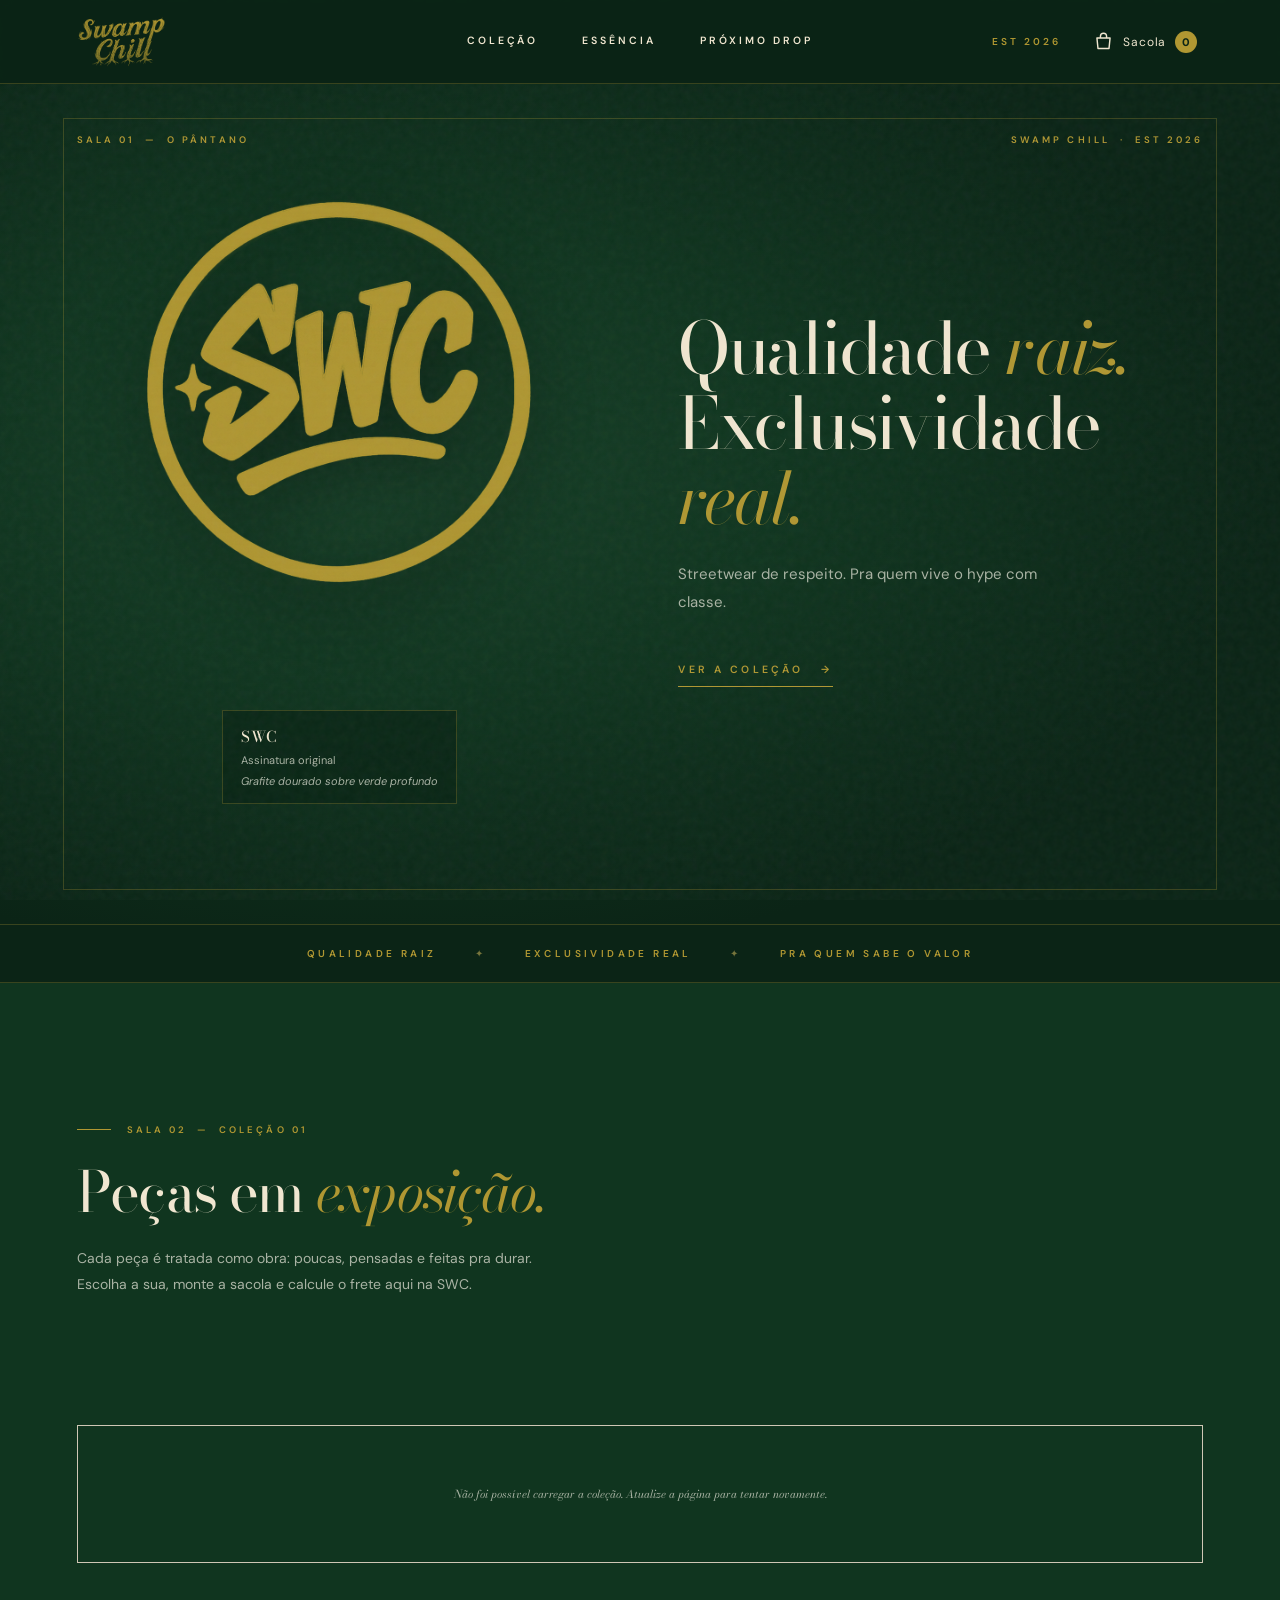
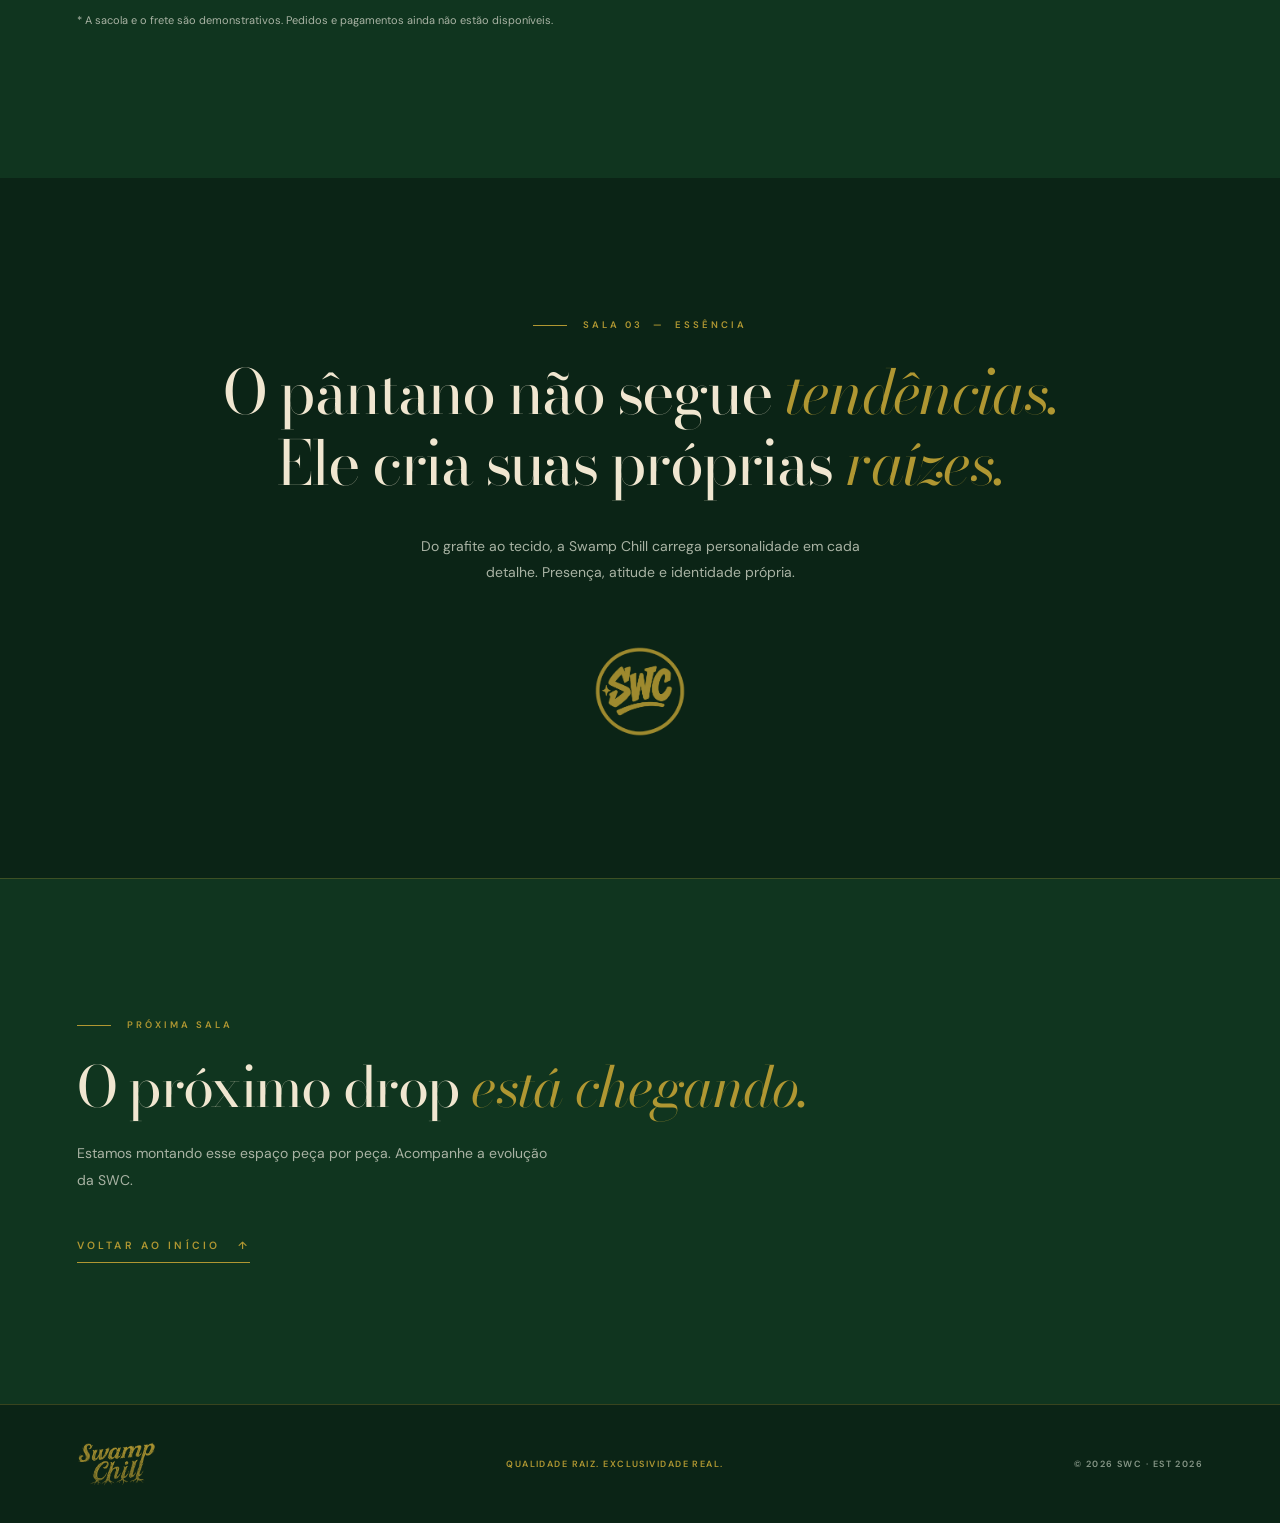
==== commit 2daa42ba: "feat(site): conceito Galeria do Pântano com emblema e lettering originais - Emblema SWC e lettering " ====
--- a/index.html
+++ b/index.html
@@ -3,28 +3,29 @@
 <head>
   <meta charset="utf-8">
   <meta name="viewport" content="width=device-width, initial-scale=1, viewport-fit=cover">
-  <meta name="theme-color" content="#061d15">
+  <meta name="theme-color" content="#0B2416">
   <meta name="description" content="Swamp Chill — qualidade raiz, exclusividade real. Uma prévia do universo SWC.">
   <title>Swamp Chill — SWC</title>
   <link rel="preconnect" href="https://fonts.googleapis.com">
   <link rel="preconnect" href="https://fonts.gstatic.com" crossorigin>
-  <link href="https://fonts.googleapis.com/css2?family=DM+Sans:wght@400;500;600;700&family=Permanent+Marker&family=Bodoni+Moda:ital,opsz,wght@0,6..96,400..700;1,6..96,400..700&display=swap" rel="stylesheet">
+  <link href="https://fonts.googleapis.com/css2?family=DM+Sans:wght@400;500;600;700&family=Bodoni+Moda:ital,opsz,wght@0,6..96,400..700;1,6..96,400..700&display=swap" rel="stylesheet">
   <link rel="stylesheet" href="./styles.css">
+  <link rel="stylesheet" href="./gallery.css">
   <script defer src="./script.js"></script>
   <script defer src="./checkout-test.js"></script>
 </head>
 <body>
   <a class="skip-link" href="#conteudo">Ir para conteúdo</a>
   <div class="grain" aria-hidden="true"></div>
-  <header class="site-header" id="topo">
-    <a class="brand" href="#topo" aria-label="Swamp Chill, início">
-      <span class="brand-monogram">SWC</span><span class="brand-name">Swamp<br>Chill</span>
+  <header class="site-header g-header" id="topo">
+    <a class="g-brand" href="#topo" aria-label="Swamp Chill, início">
+      <img src="./assets/swamp-chill-lettering.png" alt="Swamp Chill" width="959" height="558">
     </a>
-    <nav class="desktop-nav" aria-label="Navegação principal">
-      <a href="#colecao">Coleção</a><a href="#manifesto">A essência</a><a href="#contato">Contato</a>
+    <nav class="g-nav" aria-label="Navegação principal">
+      <a href="#colecao">Coleção</a><a href="#manifesto">Essência</a><a href="#contato">Próximo drop</a>
     </nav>
-    <div class="header-actions">
-      <span class="edition">EST. 2026</span>
+    <div class="g-actions">
+      <span class="g-est">EST 2026</span>
       <button class="bag-trigger" id="open-bag" type="button" aria-label="Abrir sacola">
         <svg viewBox="0 0 24 24" aria-hidden="true"><path d="M4.5 8h15l-1.2 12H5.7L4.5 8Zm4-1V6a3.5 3.5 0 0 1 7 0v1"/></svg>
         <span>Sacola</span><span id="bag-count" class="bag-count">0</span>
@@ -33,49 +34,66 @@
   </header>
 
   <main id="conteudo">
-    <section class="hero" aria-labelledby="hero-title">
-      <div class="wall" aria-hidden="true"></div>
-      <div class="light-pool" aria-hidden="true"></div>
-      <div class="hero-inner">
-        <div class="hero-art" aria-label="Emblema SWC em estilo grafite dourado">
-          <span class="hero-art-caption">ASSINATURA ORIGINAL / SWAMP CHILL</span>
-          <img class="graffiti" src="./swc-signature.svg" alt="Assinatura original SWC em grafite dourado" width="500" height="500">
-          <span class="hero-art-bottom">RAIZ, NÃO TENDÊNCIA.</span>
+    <section class="g-hero" aria-labelledby="hero-title">
+      <div class="g-hero-frame" aria-hidden="true"></div>
+      <p class="g-room g-room-left">SALA 01 &nbsp;—&nbsp; O PÂNTANO</p>
+      <p class="g-room g-room-right">SWAMP CHILL &nbsp;·&nbsp; EST 2026</p>
+      <figure class="g-piece">
+        <div class="g-emblem-wrap">
+          <img class="g-emblem" src="./assets/swc-emblema.png" alt="Emblema SWC" width="900" height="892">
+          <img class="g-emblem-reflex" src="./assets/swc-emblema.png" alt="" aria-hidden="true" width="900" height="892">
         </div>
-        <div class="hero-copy">
-          <p class="eyebrow"><span class="eyebrow-line"></span> BEM-VINDO AO PÂNTANO</p>
-          <p class="hero-script">Swamp Chill</p>
-          <h1 id="hero-title">Qualidade <em>raiz.</em><br>Exclusividade <em>real.</em></h1>
-          <p class="hero-description">Streetwear de respeito. Pra quem vive o hype com classe. Uma identidade que não segue o fluxo — cria o próprio caminho.</p>
-          <div class="hero-buttons">
-            <a class="button button-primary" href="#colecao">Explorar a coleção <span aria-hidden="true">↗</span></a>
-            <a class="button button-ghost" href="#manifesto">Conhecer a SWC <span aria-hidden="true">↘</span></a>
-          </div>
-          <p class="hero-footnote">PRIMEIRA EDIÇÃO · PRÉVIA CONCEITUAL</p>
-        </div>
+        <figcaption class="g-plaque">
+          <span>SWC</span>
+          <span>Assinatura original</span>
+          <span>Grafite dourado sobre verde profundo</span>
+        </figcaption>
+      </figure>
+      <div class="g-hero-copy">
+        <h1 id="hero-title">Qualidade <em>raiz.</em><br>Exclusividade <em>real.</em></h1>
+        <p>Streetwear de respeito. Pra quem vive o hype com classe.</p>
+        <a class="g-link" href="#colecao">Ver a coleção <span aria-hidden="true">→</span></a>
       </div>
-      <div class="water" aria-hidden="true"><span></span><span></span><span></span><span></span></div>
-      <a href="#colecao" class="scroll-hint" aria-label="Rolar para a coleção">DESCUBRA <span aria-hidden="true">↓</span></a>
     </section>
 
-    <div class="ticker" aria-hidden="true"><div class="ticker-track">SWAMP CHILL <b>✦</b> QUALIDADE RAIZ <b>✦</b> EXCLUSIVIDADE REAL <b>✦</b> SWAMP CHILL <b>✦</b> QUALIDADE RAIZ <b>✦</b> EXCLUSIVIDADE REAL <b>✦</b></div></div>
+    <div class="g-rail" aria-hidden="true">
+      <span>QUALIDADE RAIZ</span><b>✦</b><span>EXCLUSIVIDADE REAL</span><b>✦</b><span>PRA QUEM SABE O VALOR</span>
+    </div>
 
-    <section id="colecao" class="collection section-shell">
-      <div class="section-top"><div><span class="section-kicker">01 / O NOSSO UNIVERSO</span><h2>Uma nova <em>espécie</em><br>de streetwear.</h2></div><p>Conheça as primeiras peças da SWC, com fotos, cores e tamanhos sincronizados diretamente da Gubo.</p></div>
-      <div class="products" aria-live="polite">
+    <section id="colecao" class="g-section g-collection">
+      <header class="g-section-head">
+        <p class="g-kicker">SALA 02 &nbsp;—&nbsp; COLEÇÃO 01</p>
+        <h2>Peças em <em>exposição.</em></h2>
+        <p class="g-lead">Cada peça é tratada como obra: poucas, pensadas e feitas pra durar. Escolha a sua, monte a sacola e calcule o frete aqui na SWC.</p>
+      </header>
+      <div class="products g-products" aria-live="polite">
         <p class="catalog-loading">Carregando coleção SWC…</p>
       </div>
       <p class="collection-note">* A sacola e o frete são demonstrativos. Pedidos e pagamentos ainda não estão disponíveis.</p>
     </section>
 
-    <section class="manifesto" id="manifesto">
-      <div class="manifesto-mist" aria-hidden="true"></div>
-      <div class="manifesto-inner section-shell"><span class="section-kicker">02 / A NOSSA ESSÊNCIA</span><p class="manifesto-pre">NASCIDOS FORA DO PADRÃO</p><h2>O pântano não segue <em>tendências.</em><br>Ele cria suas próprias <em>raízes.</em></h2><p>Do grafite ao tecido, a Swamp Chill carrega personalidade em cada detalhe. Uma marca com presença, atitude e identidade própria.</p><div class="manifesto-stamp">SWC <span>EST. 2026</span></div></div>
+    <section class="g-section g-manifesto" id="manifesto">
+      <p class="g-kicker">SALA 03 &nbsp;—&nbsp; ESSÊNCIA</p>
+      <blockquote>
+        <p>O pântano não segue <em>tendências.</em><br>Ele cria suas próprias <em>raízes.</em></p>
+      </blockquote>
+      <p class="g-lead">Do grafite ao tecido, a Swamp Chill carrega personalidade em cada detalhe. Presença, atitude e identidade própria.</p>
+      <img class="g-seal" src="./assets/swc-emblema.png" alt="Emblema SWC" width="900" height="892" loading="lazy">
     </section>
-    <section class="contact section-shell" id="contato"><div><span class="section-kicker">03 / AINDA É SÓ O COMEÇO</span><h2>O próximo drop<br><em>está chegando.</em></h2></div><div><p>Estamos construindo esse espaço peça por peça. Por enquanto, explore a primeira versão e acompanhe a evolução da SWC.</p><a class="button button-outline" href="#topo">Voltar ao topo <span aria-hidden="true">↑</span></a></div></section>
+
+    <section class="g-section g-next" id="contato">
+      <p class="g-kicker">PRÓXIMA SALA</p>
+      <h2>O próximo drop <em>está chegando.</em></h2>
+      <p class="g-lead">Estamos montando esse espaço peça por peça. Acompanhe a evolução da SWC.</p>
+      <a class="g-link" href="#topo">Voltar ao início <span aria-hidden="true">↑</span></a>
+    </section>
   </main>
 
-  <footer><a class="footer-brand" href="#topo">Swamp Chill <span>✦</span></a><span>QUALIDADE RAIZ. EXCLUSIVIDADE REAL.</span><span>© 2026 SWC · PRÉVIA</span></footer>
+  <footer class="g-footer">
+    <img src="./assets/swamp-chill-lettering.png" alt="Swamp Chill" width="959" height="558" loading="lazy">
+    <span>QUALIDADE RAIZ. EXCLUSIVIDADE REAL.</span>
+    <span>© 2026 SWC · EST 2026</span>
+  </footer>
   <div id="bag-overlay" class="bag-overlay" hidden></div>
   <aside id="bag-panel" class="bag-panel" role="dialog" aria-modal="true" aria-labelledby="bag-title" aria-hidden="true">
     <div class="bag-head"><div><span class="section-kicker">SWAMP CHILL</span><h2 id="bag-title">Sua sacola</h2></div><button id="close-bag" class="close-bag" type="button" aria-label="Fechar sacola">×</button></div>
--- a/styles.css
+++ b/styles.css
@@ -93,3 +93,8 @@
 .hero-art{display:flex;flex-direction:column;align-items:center;justify-content:center;gap:16px}
 .hero-art-caption,.hero-art-bottom{position:static;text-align:center}
 .hero-art .graffiti{height:auto;max-height:calc(100% - 70px);width:auto;max-width:min(100%,520px);aspect-ratio:1}
+/* Cabeçalho fixo no topo durante a rolagem */
+body{overflow-x:clip}
+html{scroll-padding-top:96px}
+.site-header{position:sticky;top:0;z-index:50;backdrop-filter:blur(8px);-webkit-backdrop-filter:blur(8px)}
+@media(max-width:700px){html{scroll-padding-top:76px}}
--- a/gallery.css
+++ b/gallery.css
@@ -0,0 +1,127 @@
+/* =====================================================================
+   SWC — Conceito A: Galeria do Pântano
+   Galeria de arte à noite: verde profundo, muito espaço vazio, Bodoni,
+   dourado só em fios finos e numeração. A água entra em reflexos lentos.
+   ===================================================================== */
+:root{
+  --g-deep:#0B2416;--g-base:#10351F;--g-gold:#B09732;--g-olive:#77753C;
+  --g-ivory:#F0E6D0;--g-mute:#A9B3A4;--g-hair:rgba(176,151,50,.28);
+  --g-serif:"Bodoni Moda",serif;--g-sans:"DM Sans",sans-serif;
+  --g-pad:clamp(20px,6vw,110px);
+}
+body{background:var(--g-deep)}
+.grain{opacity:.045}
+
+/* ---------- Cabeçalho ---------- */
+.g-header{height:84px;padding:0 var(--g-pad);background:rgba(11,36,22,.9);border-bottom:1px solid var(--g-hair);display:grid;grid-template-columns:1fr auto 1fr;align-items:center}
+.g-brand{display:block;justify-self:start;line-height:0}
+.g-brand img{height:52px;width:auto;display:block}
+.g-nav{display:flex;gap:44px}
+.g-nav a{font:600 10.5px/1 var(--g-sans);letter-spacing:.28em;text-transform:uppercase;color:var(--g-ivory);padding:8px 0;border-bottom:1px solid transparent;transition:color .25s,border-color .25s}
+.g-nav a:hover{color:var(--g-gold);border-color:var(--g-gold)}
+.g-actions{justify-self:end;display:flex;align-items:center;gap:26px}
+.g-est{font:600 10px var(--g-sans);letter-spacing:.3em;color:var(--g-gold)}
+.g-header .bag-count{background:var(--g-gold);color:var(--g-deep)}
+
+/* ---------- Abertura (sala 01) ---------- */
+.g-hero{position:relative;min-height:calc(100svh - 84px);display:grid;grid-template-columns:1fr 1fr;align-items:center;gap:clamp(30px,6vw,120px);padding:110px var(--g-pad) 120px;background:radial-gradient(ellipse 70% 60% at 30% 45%,#173f27 0%,var(--g-base) 45%,var(--g-deep) 100%);overflow:hidden;isolation:isolate}
+.g-hero-frame{position:absolute;inset:34px calc(var(--g-pad) - 14px);border:1px solid var(--g-hair);pointer-events:none;z-index:-1}
+.g-room{position:absolute;top:50px;margin:0;font:600 9.5px var(--g-sans);letter-spacing:.32em;color:var(--g-gold)}
+.g-room-left{left:var(--g-pad)}.g-room-right{right:var(--g-pad)}
+.g-piece{margin:0;display:flex;flex-direction:column;align-items:center;gap:30px}
+.g-emblem-wrap{position:relative;width:min(400px,100%);aspect-ratio:900/892}
+.g-emblem{width:100%;height:auto;display:block;filter:drop-shadow(0 18px 30px rgba(0,0,0,.45));animation:g-rise 1.6s cubic-bezier(.2,.7,.2,1) both}
+.g-emblem-reflex{position:absolute;left:0;top:100%;width:100%;height:auto;transform:scaleY(-1);opacity:.13;filter:blur(1.5px);-webkit-mask-image:linear-gradient(to top,#000 0%,transparent 45%);mask-image:linear-gradient(to top,#000 0%,transparent 45%);animation:g-ripple 7s ease-in-out infinite;transform-origin:top center;pointer-events:none}
+.g-plaque{position:relative;z-index:1;display:grid;gap:4px;text-align:left;min-width:230px;padding:14px 18px;border:1px solid var(--g-hair);background:rgba(11,36,22,.72);font:400 11px/1.5 var(--g-sans);color:var(--g-mute);margin-top:clamp(40px,7vw,90px)}
+.g-plaque span:first-child{font:500 15px var(--g-serif);color:var(--g-ivory);letter-spacing:.06em}
+.g-plaque span:last-child{font-style:italic}
+.g-hero-copy h1{font:400 clamp(44px,5.6vw,86px)/1.04 var(--g-serif);letter-spacing:-.035em;color:var(--g-ivory);margin:0 0 26px}
+.g-hero-copy h1 em{font-style:italic;color:var(--g-gold)}
+.g-hero-copy p{font:400 15px/1.85 var(--g-sans);color:var(--g-mute);max-width:380px;margin:0 0 40px}
+.g-link{display:inline-flex;align-items:center;gap:18px;font:600 10.5px var(--g-sans);letter-spacing:.3em;text-transform:uppercase;color:var(--g-gold);padding:0 0 10px;border-bottom:1px solid var(--g-gold);transition:gap .3s,color .3s}
+.g-link:hover{gap:28px;color:var(--g-ivory)}
+@keyframes g-rise{from{opacity:0;transform:translateY(18px)}to{opacity:1;transform:none}}
+@keyframes g-ripple{0%,100%{transform:scaleY(-1) skewX(0deg) translateX(0)}50%{transform:scaleY(-1.03) skewX(1.2deg) translateX(3px)}}
+
+/* ---------- Faixa entre salas ---------- */
+.g-rail{display:flex;justify-content:center;align-items:center;gap:clamp(14px,3vw,40px);padding:22px var(--g-pad);border-top:1px solid var(--g-hair);border-bottom:1px solid var(--g-hair);background:var(--g-deep);font:600 10px var(--g-sans);letter-spacing:.34em;color:var(--g-gold);flex-wrap:wrap;text-align:center}
+.g-rail b{font-weight:400;color:var(--g-olive)}
+
+/* ---------- Salas (seções) ---------- */
+.g-section{padding:clamp(90px,11vw,160px) var(--g-pad)}
+.g-section-head{max-width:620px;margin-bottom:clamp(50px,6vw,80px)}
+.g-kicker{font:600 9.5px var(--g-sans);letter-spacing:.32em;color:var(--g-gold);margin:0 0 26px;display:flex;align-items:center;gap:16px}
+.g-kicker::before{content:"";width:34px;height:1px;background:var(--g-gold)}
+.g-section h2{font:400 clamp(38px,4.4vw,64px)/1.08 var(--g-serif);letter-spacing:-.03em;color:var(--g-ivory);margin:0 0 22px}
+.g-section h2 em{font-style:italic;color:var(--g-gold)}
+.g-lead{font:400 14px/1.9 var(--g-sans);color:var(--g-mute);max-width:470px;margin:0}
+
+/* ---------- Coleção: peças como obras ---------- */
+.g-collection{background:var(--g-base)}
+.g-products{display:grid;grid-template-columns:repeat(auto-fit,minmax(min(100%,420px),1fr));gap:clamp(40px,5vw,80px)}
+.g-collection .product-card{color:var(--g-ivory)}
+.g-collection .product-visual{height:auto;aspect-ratio:4/5;background:radial-gradient(circle at 50% 42%,#1d4a2e,var(--g-deep) 80%);outline:1px solid var(--g-hair);outline-offset:-18px}
+.g-collection .product-visual.no-photo{background:radial-gradient(circle at 50% 42%,#1d4a2e,var(--g-deep) 80%)}
+.g-collection .product-label{top:32px;left:32px;border:0;padding:0;font:500 13px var(--g-serif);letter-spacing:.12em;color:var(--g-gold)}
+.g-collection .product-no-photo{font:italic 400 20px var(--g-serif);color:var(--g-mute)}
+.g-collection .product-photo{padding:48px}
+.g-collection .product-info{padding-top:28px;display:grid;grid-template-columns:1fr auto;gap:24px;align-items:end;border-top:0}
+.g-collection .product-number{display:block;font:600 9.5px var(--g-sans);letter-spacing:.3em;color:var(--g-gold)}
+.g-collection .product-info h3{font:400 30px/1.15 var(--g-serif);letter-spacing:-.01em;color:var(--g-ivory);margin:12px 0 16px}
+.product-sheet{display:grid;grid-template-columns:auto 1fr;gap:6px 22px;margin:0;font:400 12px/1.5 var(--g-sans)}
+.product-sheet dt{color:var(--g-olive);letter-spacing:.14em;text-transform:uppercase;font-size:9.5px;font-weight:700;padding-top:2px;filter:brightness(1.35)}
+.product-sheet dd{margin:0;color:var(--g-ivory)}
+.g-collection .product-controls{display:flex;flex-direction:column;gap:10px;align-items:stretch;min-width:190px}
+.g-collection .product-variant-label{font:600 9.5px var(--g-sans);letter-spacing:.2em;text-transform:uppercase;color:var(--g-mute);display:flex;flex-direction:column;gap:8px}
+.g-collection .product-variant{background:transparent;color:var(--g-ivory);border:1px solid var(--g-hair);padding:11px 10px;font:400 13px var(--g-sans)}
+.g-collection .product-variant option{color:#0B2416}
+.g-collection .add-btn{background:transparent;border:1px solid var(--g-gold);color:var(--g-gold);justify-content:center;font:600 10px var(--g-sans);letter-spacing:.24em;text-transform:uppercase;padding:14px;min-width:0;transition:background .25s,color .25s}
+.g-collection .add-btn:hover{background:var(--g-gold);color:var(--g-deep)}
+.g-collection .add-btn:disabled{opacity:.45;cursor:not-allowed}
+.g-collection .product-prelaunch{font-size:11px;color:var(--g-mute)}
+.g-collection .collection-note,.g-collection .catalog-loading{color:var(--g-mute);font-size:11px;margin-top:50px}
+
+/* ---------- Essência ---------- */
+.g-manifesto{background:var(--g-deep);text-align:center;display:flex;flex-direction:column;align-items:center}
+.g-manifesto .g-kicker{justify-content:center}
+.g-manifesto blockquote{margin:0 0 34px}
+.g-manifesto blockquote p{font:400 clamp(36px,4.8vw,72px)/1.15 var(--g-serif);letter-spacing:-.03em;color:var(--g-ivory);margin:0}
+.g-manifesto blockquote em{font-style:italic;color:var(--g-gold)}
+.g-manifesto .g-lead{margin:0 auto}
+.g-seal{width:92px;height:auto;margin-top:60px;opacity:.9}
+
+/* ---------- Próximo drop ---------- */
+.g-next{background:var(--g-base);border-top:1px solid var(--g-hair)}
+.g-next .g-lead{margin-bottom:40px}
+
+/* ---------- Rodapé ---------- */
+.g-footer{display:grid;grid-template-columns:auto 1fr auto;align-items:center;gap:30px;padding:36px var(--g-pad);background:var(--g-deep);border-top:1px solid var(--g-hair);font:600 9.5px var(--g-sans);letter-spacing:.24em;color:var(--g-mute)}
+.g-footer img{height:46px;width:auto}
+.g-footer span:nth-child(2){text-align:center;color:var(--g-gold)}
+
+/* ---------- Responsivo ---------- */
+@media(max-width:1000px){
+  .g-hero{grid-template-columns:1fr;text-align:center;padding-top:100px}
+  .g-hero-copy p{margin-inline:auto}
+  .g-plaque{margin-inline:auto}
+  .g-emblem-wrap{width:min(300px,70vw)}
+}
+@media(max-width:760px){
+  .g-header{height:68px;grid-template-columns:auto 1fr;gap:12px}
+  .g-brand img{height:40px}
+  .g-nav{display:none}
+  .g-est{display:none}
+  .g-actions{justify-self:end}
+  .g-hero{min-height:auto;padding:84px 22px 90px;gap:40px}
+  .g-hero-frame{inset:18px 10px}
+  .g-room{top:34px;font-size:8px;letter-spacing:.22em}
+  .g-room-left{left:24px}.g-room-right{display:none}
+  .g-hero-copy h1{font-size:clamp(38px,10.5vw,52px)}
+  .g-plaque{margin-top:46px;min-width:0}
+  .g-rail{font-size:8.5px;letter-spacing:.24em;gap:10px}
+  .g-collection .product-info{grid-template-columns:1fr}
+  .g-collection .product-visual{outline-offset:-12px}
+  .g-collection .product-label{top:24px;left:24px}
+  .g-footer{grid-template-columns:1fr;text-align:center;justify-items:center;gap:14px}
+}
+@media(prefers-reduced-motion:reduce){.g-emblem,.g-emblem-reflex{animation:none}}
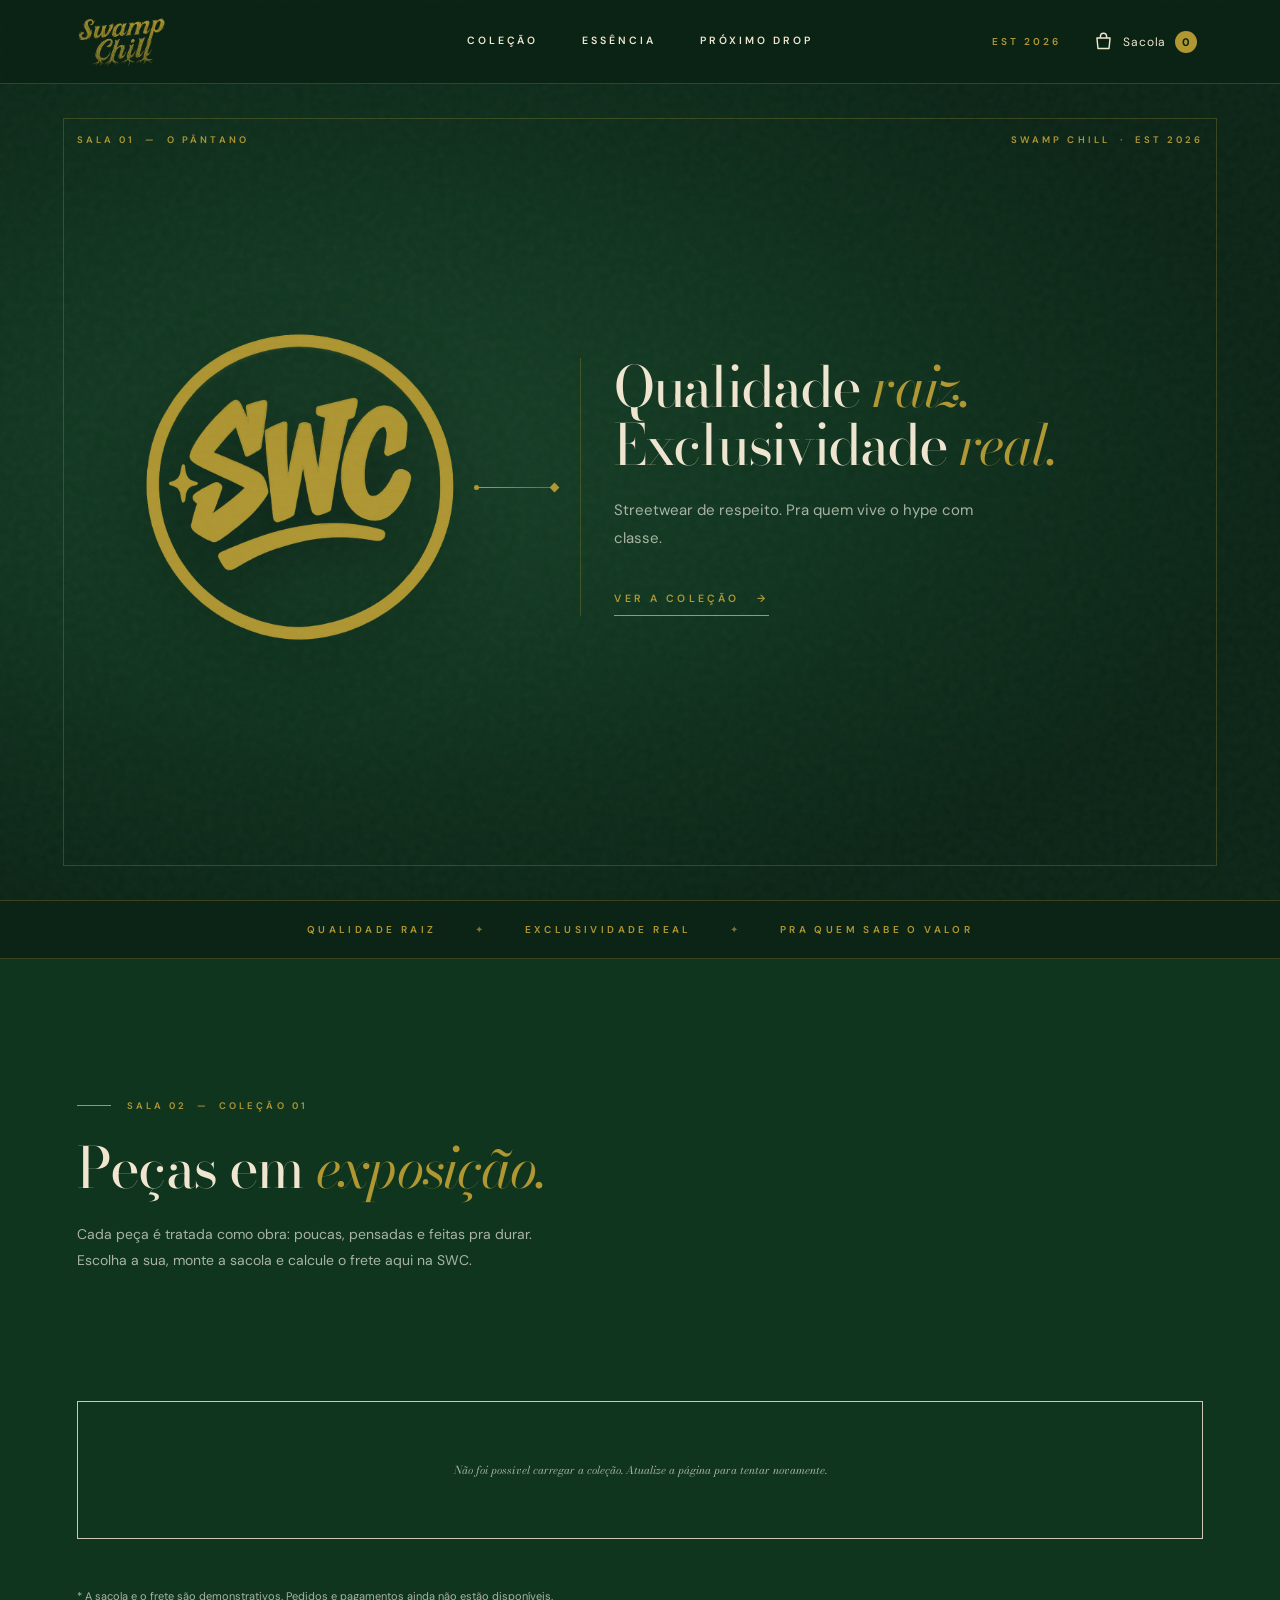
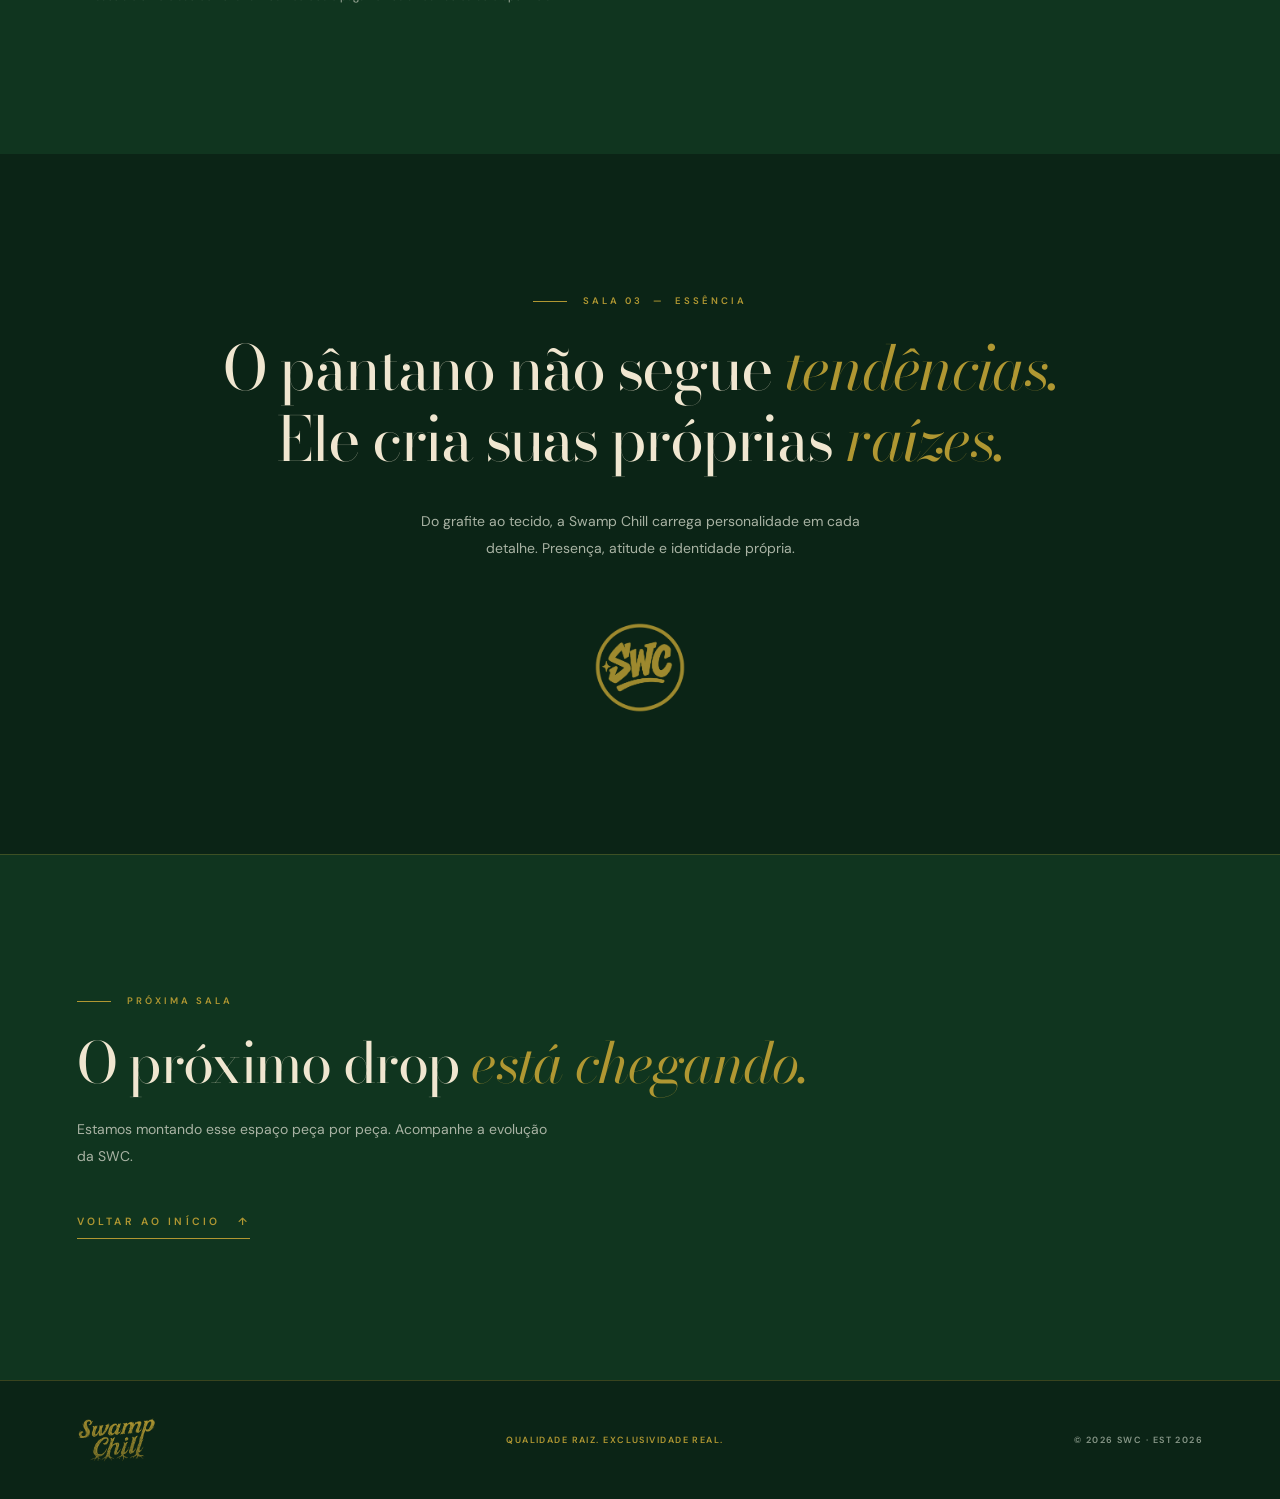
==== commit 660d4d71: "style(galeria): emblema conectado à frase na abertura, sem plaquinha Co-Authored-By: Claude Opus 5.5" ====
--- a/index.html
+++ b/index.html
@@ -43,12 +43,8 @@
           <img class="g-emblem" src="./assets/swc-emblema.png" alt="Emblema SWC" width="900" height="892">
           <img class="g-emblem-reflex" src="./assets/swc-emblema.png" alt="" aria-hidden="true" width="900" height="892">
         </div>
-        <figcaption class="g-plaque">
-          <span>SWC</span>
-          <span>Assinatura original</span>
-          <span>Grafite dourado sobre verde profundo</span>
-        </figcaption>
       </figure>
+      <span class="g-connector" aria-hidden="true"><i></i></span>
       <div class="g-hero-copy">
         <h1 id="hero-title">Qualidade <em>raiz.</em><br>Exclusividade <em>real.</em></h1>
         <p>Streetwear de respeito. Pra quem vive o hype com classe.</p>
--- a/gallery.css
+++ b/gallery.css
@@ -35,7 +35,7 @@
 .g-plaque{position:relative;z-index:1;display:grid;gap:4px;text-align:left;min-width:230px;padding:14px 18px;border:1px solid var(--g-hair);background:rgba(11,36,22,.72);font:400 11px/1.5 var(--g-sans);color:var(--g-mute);margin-top:clamp(40px,7vw,90px)}
 .g-plaque span:first-child{font:500 15px var(--g-serif);color:var(--g-ivory);letter-spacing:.06em}
 .g-plaque span:last-child{font-style:italic}
-.g-hero-copy h1{font:400 clamp(44px,5.6vw,86px)/1.04 var(--g-serif);letter-spacing:-.035em;color:var(--g-ivory);margin:0 0 26px}
+.g-hero-copy h1{font:400 clamp(44px,4.9vw,78px)/1.04 var(--g-serif);letter-spacing:-.035em;color:var(--g-ivory);margin:0 0 26px}
 .g-hero-copy h1 em{font-style:italic;color:var(--g-gold)}
 .g-hero-copy p{font:400 15px/1.85 var(--g-sans);color:var(--g-mute);max-width:380px;margin:0 0 40px}
 .g-link{display:inline-flex;align-items:center;gap:18px;font:600 10.5px var(--g-sans);letter-spacing:.3em;text-transform:uppercase;color:var(--g-gold);padding:0 0 10px;border-bottom:1px solid var(--g-gold);transition:gap .3s,color .3s}
@@ -58,20 +58,20 @@
 
 /* ---------- Coleção: peças como obras ---------- */
 .g-collection{background:var(--g-base)}
-.g-products{display:grid;grid-template-columns:repeat(auto-fit,minmax(min(100%,420px),1fr));gap:clamp(40px,5vw,80px)}
+.g-collection .g-products{display:grid;grid-template-columns:repeat(2,minmax(0,1fr));gap:clamp(40px,6vw,96px);max-width:1180px}
 .g-collection .product-card{color:var(--g-ivory)}
 .g-collection .product-visual{height:auto;aspect-ratio:4/5;background:radial-gradient(circle at 50% 42%,#1d4a2e,var(--g-deep) 80%);outline:1px solid var(--g-hair);outline-offset:-18px}
 .g-collection .product-visual.no-photo{background:radial-gradient(circle at 50% 42%,#1d4a2e,var(--g-deep) 80%)}
 .g-collection .product-label{top:32px;left:32px;border:0;padding:0;font:500 13px var(--g-serif);letter-spacing:.12em;color:var(--g-gold)}
 .g-collection .product-no-photo{font:italic 400 20px var(--g-serif);color:var(--g-mute)}
 .g-collection .product-photo{padding:48px}
-.g-collection .product-info{padding-top:28px;display:grid;grid-template-columns:1fr auto;gap:24px;align-items:end;border-top:0}
+.g-collection .product-info{padding-top:28px;display:flex;flex-direction:column;align-items:stretch;gap:26px;border-top:0}
 .g-collection .product-number{display:block;font:600 9.5px var(--g-sans);letter-spacing:.3em;color:var(--g-gold)}
 .g-collection .product-info h3{font:400 30px/1.15 var(--g-serif);letter-spacing:-.01em;color:var(--g-ivory);margin:12px 0 16px}
 .product-sheet{display:grid;grid-template-columns:auto 1fr;gap:6px 22px;margin:0;font:400 12px/1.5 var(--g-sans)}
 .product-sheet dt{color:var(--g-olive);letter-spacing:.14em;text-transform:uppercase;font-size:9.5px;font-weight:700;padding-top:2px;filter:brightness(1.35)}
 .product-sheet dd{margin:0;color:var(--g-ivory)}
-.g-collection .product-controls{display:flex;flex-direction:column;gap:10px;align-items:stretch;min-width:190px}
+.g-collection .product-controls{display:grid;grid-template-columns:1fr 1fr;gap:12px;align-items:end;margin-top:0;padding-top:22px;border-top:1px solid var(--g-hair)}
 .g-collection .product-variant-label{font:600 9.5px var(--g-sans);letter-spacing:.2em;text-transform:uppercase;color:var(--g-mute);display:flex;flex-direction:column;gap:8px}
 .g-collection .product-variant{background:transparent;color:var(--g-ivory);border:1px solid var(--g-hair);padding:11px 10px;font:400 13px var(--g-sans)}
 .g-collection .product-variant option{color:#0B2416}
@@ -108,7 +108,7 @@
 }
 @media(max-width:760px){
   .g-header{height:68px;grid-template-columns:auto 1fr;gap:12px}
-  .g-brand img{height:40px}
+  .g-brand img{height:46px}
   .g-nav{display:none}
   .g-est{display:none}
   .g-actions{justify-self:end}
@@ -119,9 +119,35 @@
   .g-hero-copy h1{font-size:clamp(38px,10.5vw,52px)}
   .g-plaque{margin-top:46px;min-width:0}
   .g-rail{font-size:8.5px;letter-spacing:.24em;gap:10px}
-  .g-collection .product-info{grid-template-columns:1fr}
+  .g-collection .g-products{grid-template-columns:1fr}
+  .g-collection .product-controls{grid-template-columns:1fr}
   .g-collection .product-visual{outline-offset:-12px}
   .g-collection .product-label{top:24px;left:24px}
   .g-footer{grid-template-columns:1fr;text-align:center;justify-items:center;gap:14px}
 }
 @media(prefers-reduced-motion:reduce){.g-emblem,.g-emblem-reflex{animation:none}}
+/* Sobrepõe regras antigas da grade de 2 peças e dos controles */
+.g-collection .g-products{max-width:1180px!important}
+@media(min-width:761px){.g-collection .g-products{grid-template-columns:repeat(2,minmax(0,1fr))!important}}
+.g-collection .product-controls{max-width:none;width:100%}
+.g-collection .product-variant{width:100%;max-width:none;min-width:0;min-height:46px}
+.g-collection .add-btn{min-height:46px}
+/* Abertura: emblema e frase conectados por um fio dourado */
+.g-hero{grid-template-columns:auto auto minmax(0,560px);justify-content:center;align-items:center;gap:0}
+.g-piece{gap:0}
+.g-emblem-wrap{width:clamp(220px,25vw,360px)}
+.g-connector{display:block;width:clamp(48px,6vw,96px);height:1px;background:linear-gradient(90deg,var(--g-gold),rgba(176,151,50,.55));position:relative;margin:0 clamp(18px,2vw,28px) 0 clamp(10px,1.4vw,18px)}
+.g-connector i{position:absolute;right:-3px;top:-3px;width:7px;height:7px;background:var(--g-gold);transform:rotate(45deg)}
+.g-connector::before{content:"";position:absolute;left:-4px;top:-2px;width:5px;height:5px;border-radius:50%;background:var(--g-gold)}
+.g-hero-copy{border-left:1px solid var(--g-hair);padding-left:clamp(22px,2.6vw,40px)}
+.g-hero-copy h1{font-size:clamp(40px,4.4vw,72px);margin-bottom:22px}
+.g-hero-copy p{margin-bottom:34px}
+@media(max-width:1000px){
+  .g-hero{grid-template-columns:1fr;justify-items:center;gap:0}
+  .g-connector{width:1px;height:56px;margin:22px 0;background:linear-gradient(180deg,var(--g-gold),rgba(176,151,50,.55))}
+  .g-connector i{right:auto;left:-3px;top:auto;bottom:-3px}
+  .g-connector::before{left:-2px;top:-4px}
+  .g-hero-copy{border-left:0;padding-left:0;text-align:center}
+  .g-emblem-wrap{width:min(280px,66vw)}
+  .g-emblem-reflex{display:none}
+}
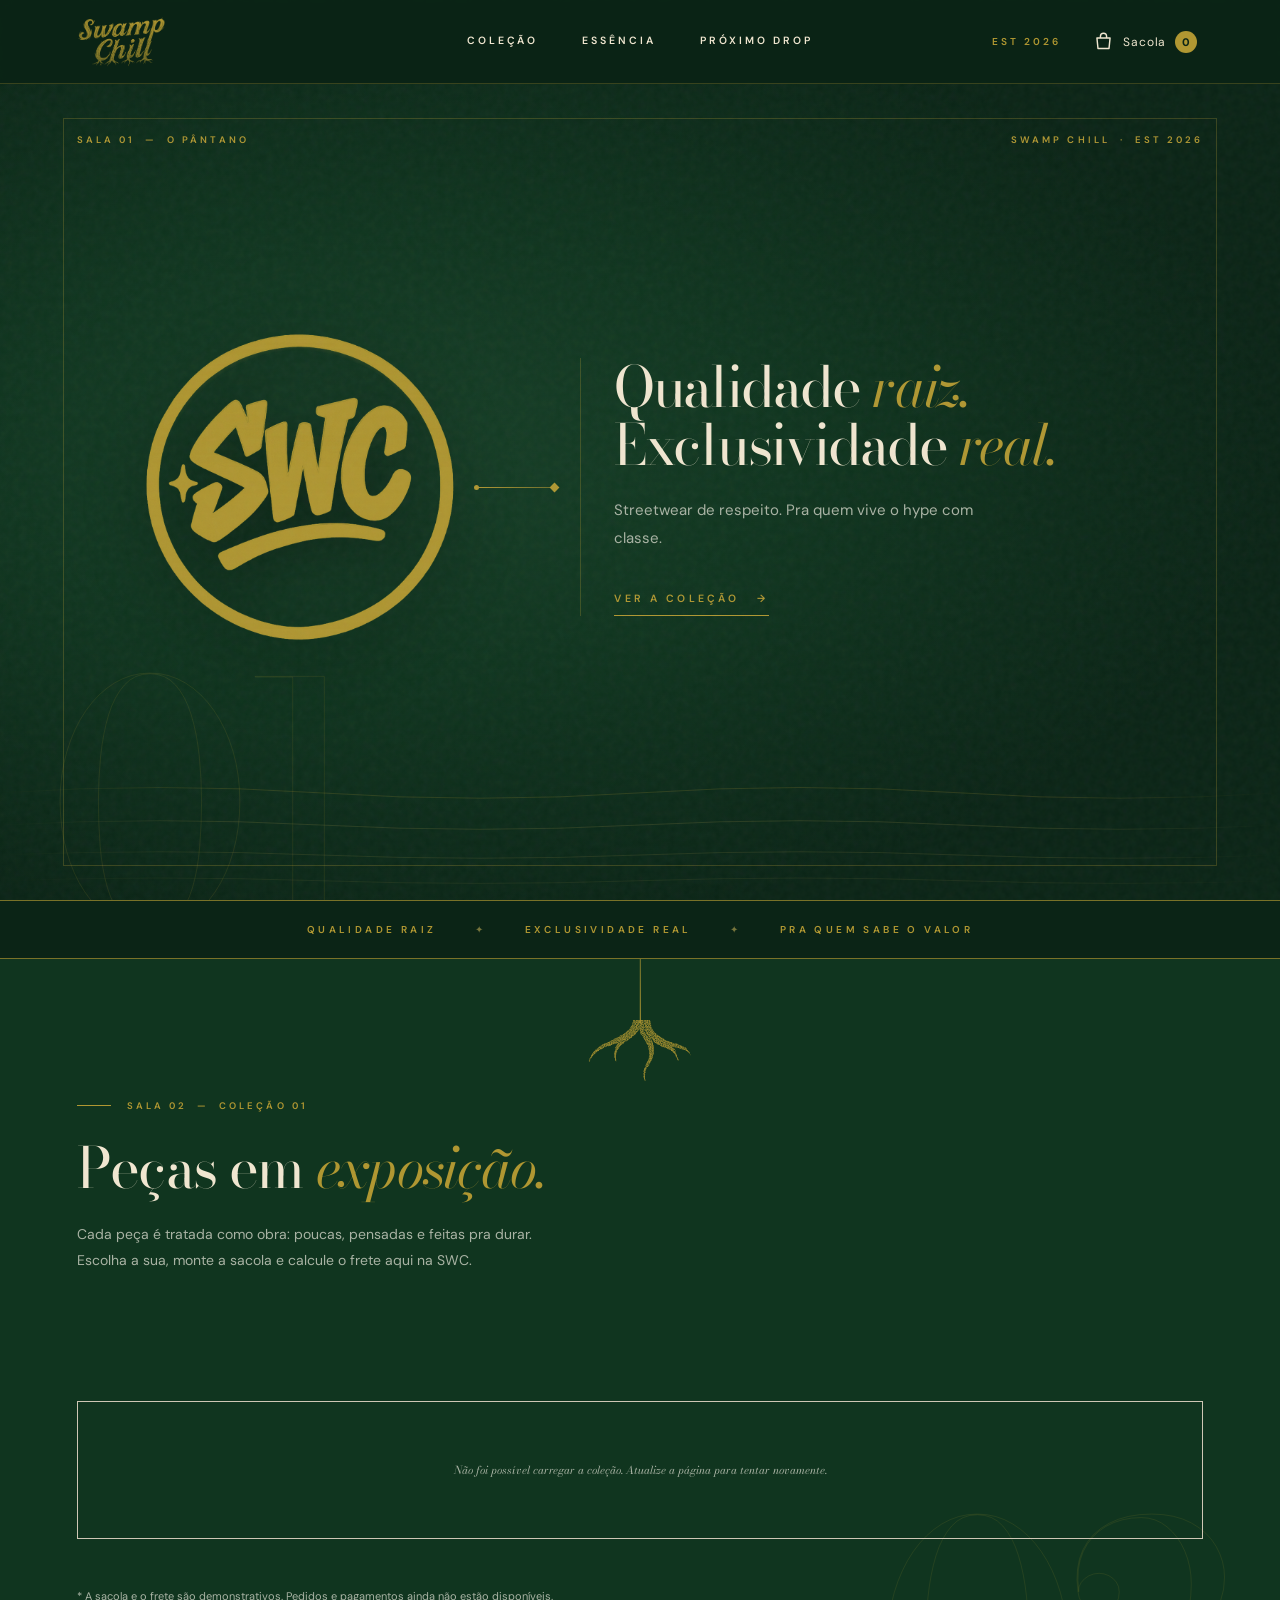
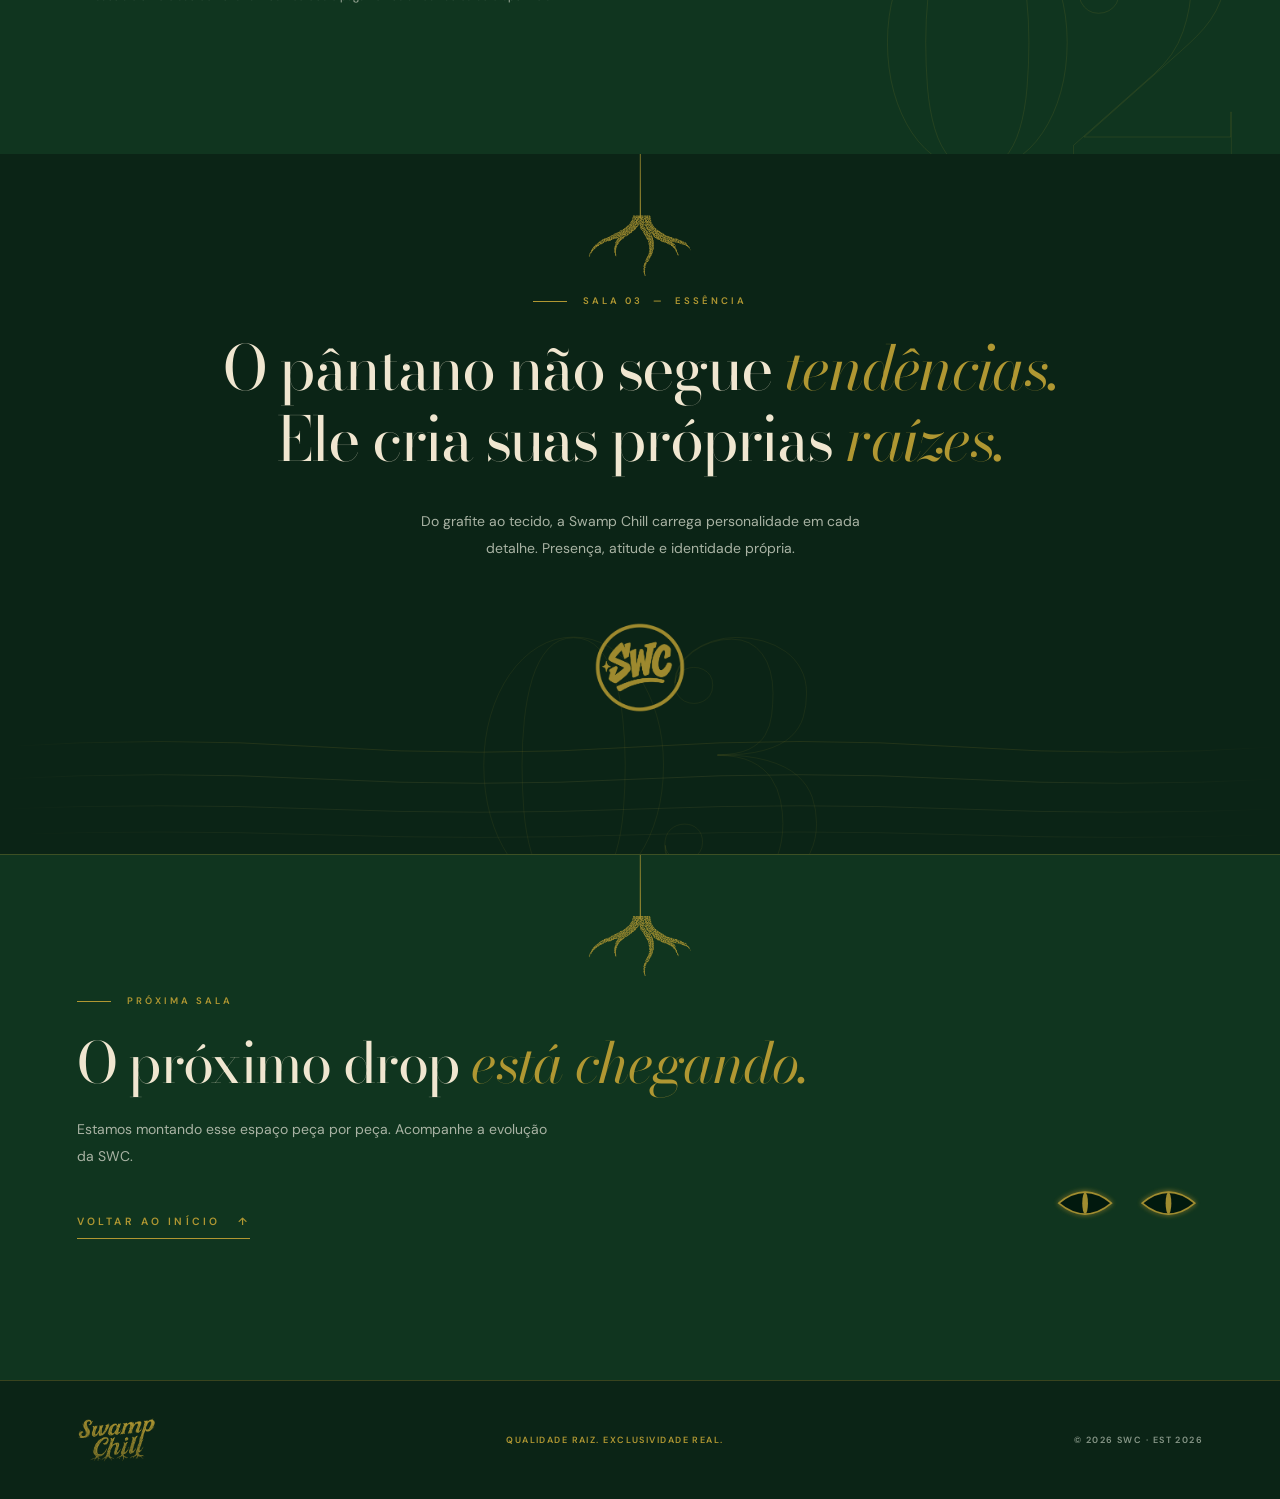
==== commit ed3872d0: "feat(galeria): água, revelação ao rolar, números vazados, raízes, olhos e sacola escura - Ondulações" ====
--- a/index.html
+++ b/index.html
@@ -11,8 +11,10 @@
   <link href="https://fonts.googleapis.com/css2?family=DM+Sans:wght@400;500;600;700&family=Bodoni+Moda:ital,opsz,wght@0,6..96,400..700;1,6..96,400..700&display=swap" rel="stylesheet">
   <link rel="stylesheet" href="./styles.css">
   <link rel="stylesheet" href="./gallery.css">
+  <script>document.documentElement.classList.add("js")</script>
   <script defer src="./script.js"></script>
   <script defer src="./checkout-test.js"></script>
+  <script defer src="./gallery.js"></script>
 </head>
 <body>
   <a class="skip-link" href="#conteudo">Ir para conteúdo</a>
@@ -36,6 +38,8 @@
   <main id="conteudo">
     <section class="g-hero" aria-labelledby="hero-title">
       <div class="g-hero-frame" aria-hidden="true"></div>
+      <span class="g-ghost-num" aria-hidden="true">01</span>
+      <div class="g-water" aria-hidden="true"><svg viewBox="0 0 1200 140" preserveAspectRatio="none"><g class="w1"><path d="M0 40 Q150 30 300 40 T600 40 T900 40 T1200 40 T1500 40 T1800 40"/></g><g class="w2"><path d="M0 70 Q150 62 300 70 T600 70 T900 70 T1200 70 T1500 70 T1800 70"/></g><g class="w3"><path d="M0 98 Q150 92 300 98 T600 98 T900 98 T1200 98 T1500 98 T1800 98"/></g><g class="w4"><path d="M0 122 Q150 117 300 122 T600 122 T900 122 T1200 122 T1500 122 T1800 122"/></g></svg></div>
       <p class="g-room g-room-left">SALA 01 &nbsp;—&nbsp; O PÂNTANO</p>
       <p class="g-room g-room-right">SWAMP CHILL &nbsp;·&nbsp; EST 2026</p>
       <figure class="g-piece">
@@ -57,7 +61,9 @@
     </div>
 
     <section id="colecao" class="g-section g-collection">
-      <header class="g-section-head">
+      <div class="g-root-node" aria-hidden="true"><span></span><img src="./assets/swc-raiz.png" alt="" width="140" height="83" loading="lazy"></div>
+      <span class="g-ghost-num" aria-hidden="true">02</span>
+      <header class="g-section-head" data-reveal>
         <p class="g-kicker">SALA 02 &nbsp;—&nbsp; COLEÇÃO 01</p>
         <h2>Peças em <em>exposição.</em></h2>
         <p class="g-lead">Cada peça é tratada como obra: poucas, pensadas e feitas pra durar. Escolha a sua, monte a sacola e calcule o frete aqui na SWC.</p>
@@ -69,19 +75,31 @@
     </section>
 
     <section class="g-section g-manifesto" id="manifesto">
-      <p class="g-kicker">SALA 03 &nbsp;—&nbsp; ESSÊNCIA</p>
-      <blockquote>
+      <div class="g-root-node" aria-hidden="true"><span></span><img src="./assets/swc-raiz.png" alt="" width="140" height="83" loading="lazy"></div>
+      <span class="g-ghost-num" aria-hidden="true">03</span>
+      <div class="g-water" aria-hidden="true"><svg viewBox="0 0 1200 140" preserveAspectRatio="none"><g class="w1"><path d="M0 40 Q150 30 300 40 T600 40 T900 40 T1200 40 T1500 40 T1800 40"/></g><g class="w2"><path d="M0 70 Q150 62 300 70 T600 70 T900 70 T1200 70 T1500 70 T1800 70"/></g><g class="w3"><path d="M0 98 Q150 92 300 98 T600 98 T900 98 T1200 98 T1500 98 T1800 98"/></g><g class="w4"><path d="M0 122 Q150 117 300 122 T600 122 T900 122 T1200 122 T1500 122 T1800 122"/></g></svg></div>
+      <p class="g-kicker" data-reveal>SALA 03 &nbsp;—&nbsp; ESSÊNCIA</p>
+      <blockquote data-reveal>
         <p>O pântano não segue <em>tendências.</em><br>Ele cria suas próprias <em>raízes.</em></p>
       </blockquote>
-      <p class="g-lead">Do grafite ao tecido, a Swamp Chill carrega personalidade em cada detalhe. Presença, atitude e identidade própria.</p>
+      <p class="g-lead" data-reveal>Do grafite ao tecido, a Swamp Chill carrega personalidade em cada detalhe. Presença, atitude e identidade própria.</p>
       <img class="g-seal" src="./assets/swc-emblema.png" alt="Emblema SWC" width="900" height="892" loading="lazy">
     </section>
 
     <section class="g-section g-next" id="contato">
+      <div class="g-root-node" aria-hidden="true"><span></span><img src="./assets/swc-raiz.png" alt="" width="140" height="83" loading="lazy"></div>
+      <div class="g-next-copy" data-reveal>
       <p class="g-kicker">PRÓXIMA SALA</p>
       <h2>O próximo drop <em>está chegando.</em></h2>
       <p class="g-lead">Estamos montando esse espaço peça por peça. Acompanhe a evolução da SWC.</p>
       <a class="g-link" href="#topo">Voltar ao início <span aria-hidden="true">↑</span></a>
+      </div>
+      <div class="g-eyes" aria-hidden="true">
+        <svg viewBox="0 0 140 44"><defs><filter id="g-glow" x="-50%" y="-80%" width="200%" height="260%"><feGaussianBlur stdDeviation="2.4" result="b"/><feMerge><feMergeNode in="b"/><feMergeNode in="SourceGraphic"/></feMerge></filter></defs>
+          <g class="g-eye" filter="url(#g-glow)"><path d="M8 22 Q32 2 56 22 Q32 42 8 22Z"/><ellipse cx="32" cy="22" rx="2.6" ry="10"/></g>
+          <g class="g-eye" filter="url(#g-glow)"><path d="M84 22 Q108 2 132 22 Q108 42 84 22Z"/><ellipse cx="108" cy="22" rx="2.6" ry="10"/></g>
+        </svg>
+      </div>
     </section>
   </main>
 
--- a/gallery.css
+++ b/gallery.css
@@ -151,3 +151,112 @@
   .g-emblem-wrap{width:min(280px,66vw)}
   .g-emblem-reflex{display:none}
 }
+
+/* =====================================================================
+   Estilização extra — itens 1, 3, 4, 5, 8, 9 e 10
+   ===================================================================== */
+
+/* 5 · Numeração gigante vazada por sala */
+.g-hero,.g-section{position:relative;overflow:hidden;isolation:isolate}
+.g-ghost-num{position:absolute;right:calc(var(--g-pad) - 20px);bottom:-0.18em;z-index:-1;font:400 clamp(180px,26vw,420px)/1 var(--g-serif);letter-spacing:-.06em;color:transparent;-webkit-text-stroke:1px rgba(176,151,50,.13);pointer-events:none;user-select:none}
+.g-hero .g-ghost-num{right:auto;left:calc(var(--g-pad) - 30px);bottom:-0.22em}
+.g-manifesto .g-ghost-num{right:auto;left:50%;transform:translateX(-50%);bottom:-0.25em;-webkit-text-stroke-color:rgba(176,151,50,.09)}
+
+/* 3 · Água: ondulações finas e lentas */
+.g-water{position:absolute;left:0;right:0;bottom:0;height:150px;z-index:-1;pointer-events:none;opacity:.55;-webkit-mask-image:linear-gradient(90deg,transparent,#000 18%,#000 82%,transparent);mask-image:linear-gradient(90deg,transparent,#000 18%,#000 82%,transparent)}
+.g-water svg{width:100%;height:100%;display:block;overflow:visible}
+.g-water path{fill:none;stroke:var(--g-olive);stroke-width:1;vector-effect:non-scaling-stroke}
+.g-water .w1 path{stroke:var(--g-gold);opacity:.35}
+.g-water .w2 path{opacity:.5}.g-water .w3 path{opacity:.4}.g-water .w4 path{opacity:.28}
+.g-water g{animation:g-flow 26s linear infinite}
+.g-water .w2{animation-duration:34s;animation-direction:reverse}
+.g-water .w3{animation-duration:42s}
+.g-water .w4{animation-duration:52s;animation-direction:reverse}
+@keyframes g-flow{from{transform:translateX(0)}to{transform:translateX(-600px)}}
+.g-manifesto .g-water{opacity:.4}
+
+/* 4 · Revelação ao rolar (só com JS ativo) */
+.js [data-reveal]{opacity:0;transform:translateY(26px);transition:opacity .9s cubic-bezier(.2,.7,.2,1) var(--g-delay,0ms),transform .9s cubic-bezier(.2,.7,.2,1) var(--g-delay,0ms)}
+.js [data-reveal].is-in{opacity:1;transform:none}
+.g-kicker::before{transform-origin:left;transition:transform 1s cubic-bezier(.2,.7,.2,1) .25s}
+.js [data-reveal]:not(.is-in) .g-kicker::before,.js .g-kicker[data-reveal]:not(.is-in)::before{transform:scaleX(0)}
+.g-rail{position:relative}
+.g-rail::before,.g-rail::after{content:"";position:absolute;left:0;right:0;height:1px;background:var(--g-gold);opacity:.55;transform:scaleX(0);transition:transform 1.4s cubic-bezier(.2,.7,.2,1)}
+.g-rail::before{top:-1px;transform-origin:left}.g-rail::after{bottom:-1px;transform-origin:right}
+.g-rail.is-in::before,.g-rail.is-in::after,.g-static .g-rail::before,.g-static .g-rail::after{transform:scaleX(1)}
+
+/* 8 · Raízes que ligam uma sala à outra */
+.g-root-node{position:absolute;top:0;left:50%;transform:translateX(-50%);display:flex;flex-direction:column;align-items:center;pointer-events:none;z-index:0}
+.g-root-node span{display:block;width:1px;height:clamp(40px,5vw,64px);background:linear-gradient(180deg,rgba(176,151,50,.7),var(--g-gold));transform-origin:top;transform:scaleY(0);transition:transform 1s cubic-bezier(.2,.7,.2,1)}
+.g-root-node img{width:clamp(84px,8vw,118px);height:auto;margin-top:-3px;opacity:0;clip-path:inset(0 0 100% 0);transition:clip-path 1.2s cubic-bezier(.2,.7,.2,1) .7s,opacity .6s .7s}
+.g-root-node.is-in span{transform:scaleY(1)}
+.g-root-node.is-in img{opacity:.85;clip-path:inset(0 0 0 0)}
+
+/* 9 · Olhos do pântano (estudo) */
+.g-next{display:grid;grid-template-columns:minmax(0,1fr) auto;align-items:end;gap:40px}
+.g-eyes{width:clamp(110px,12vw,170px);opacity:0;transform:translateY(8px);transition:opacity 2.4s ease 0.6s,transform 2.4s ease .6s;margin-bottom:12px}
+.g-eyes.is-in{opacity:.9;transform:none}
+.g-eyes svg{width:100%;height:auto;display:block;overflow:visible}
+.g-eye{transform-box:fill-box;transform-origin:center;transition:transform .12s ease}
+.g-eye path{fill:#06170e;stroke:var(--g-gold);stroke-width:1.4}
+.g-eye ellipse{fill:var(--g-gold)}
+.g-eyes.blink .g-eye{transform:scaleY(.08)}
+
+/* 1 · Peças como obras: sombra, reflexo e frente/costas */
+.g-collection .product-visual{overflow:hidden;perspective:1400px}
+.product-stage{position:absolute;inset:9% 12% 20%;z-index:1;transform-style:preserve-3d;transition:transform .9s cubic-bezier(.2,.7,.2,1)}
+.g-collection .product-stage .product-photo{position:absolute;inset:0;width:100%;height:100%;padding:0;object-fit:contain;backface-visibility:hidden;-webkit-backface-visibility:hidden;filter:drop-shadow(0 26px 30px rgba(0,0,0,.5));transform:none}
+.product-photo-back{transform:rotateY(180deg)!important}
+.product-visual.has-back:hover .product-stage,.product-visual.has-back:focus-within .product-stage{transform:rotateY(180deg)}
+.product-reflex{position:absolute;left:12%;right:12%;top:80%;height:30%;width:76%;object-fit:contain;object-position:top;transform:scaleY(-1);opacity:.12;filter:blur(1.5px);-webkit-mask-image:linear-gradient(to top,#000,transparent 70%);mask-image:linear-gradient(to top,#000,transparent 70%);pointer-events:none}
+.product-flip-hint{position:absolute;right:32px;bottom:30px;z-index:2;font:600 8.5px var(--g-sans);letter-spacing:.24em;text-transform:uppercase;color:var(--g-mute)}
+@media(hover:none){.product-flip-hint{display:none}.product-visual.has-back:active .product-stage{transform:rotateY(180deg)}}
+
+/* 10 · Sacola no clima da galeria */
+.bag-panel{background:var(--g-deep);color:var(--g-ivory);border-left:1px solid var(--g-hair);box-shadow:-30px 0 80px rgba(0,0,0,.6)}
+.bag-head{border-bottom:1px solid var(--g-hair)}
+.bag-head .section-kicker{color:var(--g-gold)}
+.bag-head h2{font-family:var(--g-serif);font-weight:400;color:var(--g-ivory)}
+.close-bag{color:var(--g-gold)}
+.empty-bag{font-family:var(--g-serif);color:var(--g-ivory)}
+.empty-bag small{color:var(--g-mute)}
+.bag-item{border-bottom:1px solid var(--g-hair)}
+.bag-item strong{font-family:var(--g-serif);font-weight:400;color:var(--g-ivory)}
+.bag-item p,.bag-product-info p{color:var(--g-mute)}
+.bag-qty{border-color:var(--g-hair)}
+.bag-qty button{color:var(--g-gold)}
+.bag-remove{color:var(--g-mute)}
+.bag-shipping{border-top:1px solid var(--g-hair)}
+.bag-shipping h3{font-family:var(--g-serif);font-weight:400;color:var(--g-ivory)}
+.bag-help,.shipping-message{color:var(--g-mute)}
+.shipping-form label{color:var(--g-ivory)}
+.shipping-form-row input,.tc-field input{background:transparent;border:1px solid var(--g-hair);color:var(--g-ivory)}
+.shipping-form-row input::placeholder{color:rgba(169,179,164,.6)}
+.shipping-form-row button{background:var(--g-gold);color:var(--g-deep)}
+.shipping-option{background:transparent;border:1px solid var(--g-hair);color:var(--g-ivory)}
+.shipping-option:has(input:checked){border-color:var(--g-gold);box-shadow:0 0 0 1px var(--g-gold) inset}
+.shipping-option input{accent-color:#B09732}
+.shipping-option-details small{color:var(--g-mute)}
+.bag-bottom{background:var(--g-deep);border-top:1px solid var(--g-hair)}
+.bag-bottom p,.bag-safety-note{color:var(--g-mute)}
+.bag-total-line{color:var(--g-ivory)}
+.bag-grand-total{border-top:1px solid var(--g-hair)}
+.bag-grand-total strong{font-family:var(--g-serif);font-weight:400;color:var(--g-gold)}
+#checkout-action{background:transparent;border:1px solid var(--g-hair);color:var(--g-mute)}
+#checkout-action:not(:disabled){background:var(--g-gold);border-color:var(--g-gold);color:var(--g-deep)}
+.bag-panel .button-ghost{border-color:var(--g-hair);color:var(--g-ivory)}
+.tc-field,.tc-consent{color:var(--g-mute)}
+.tc-section h3{font-family:var(--g-serif);font-weight:400}
+.tc-code{background:transparent;border-color:var(--g-hair);color:var(--g-ivory)}
+.tc-link{color:var(--g-gold)}
+
+@media(max-width:760px){
+  .g-next{grid-template-columns:1fr;justify-items:start}
+  .g-eyes{justify-self:end;width:110px}
+  .g-ghost-num{font-size:46vw}
+  .g-water{height:100px}
+}
+@media(prefers-reduced-motion:reduce){
+  .g-water g,.g-eyes,.g-root-node *{animation:none;transition:none}
+}
+@media(max-width:760px){.g-section{padding-top:140px}}
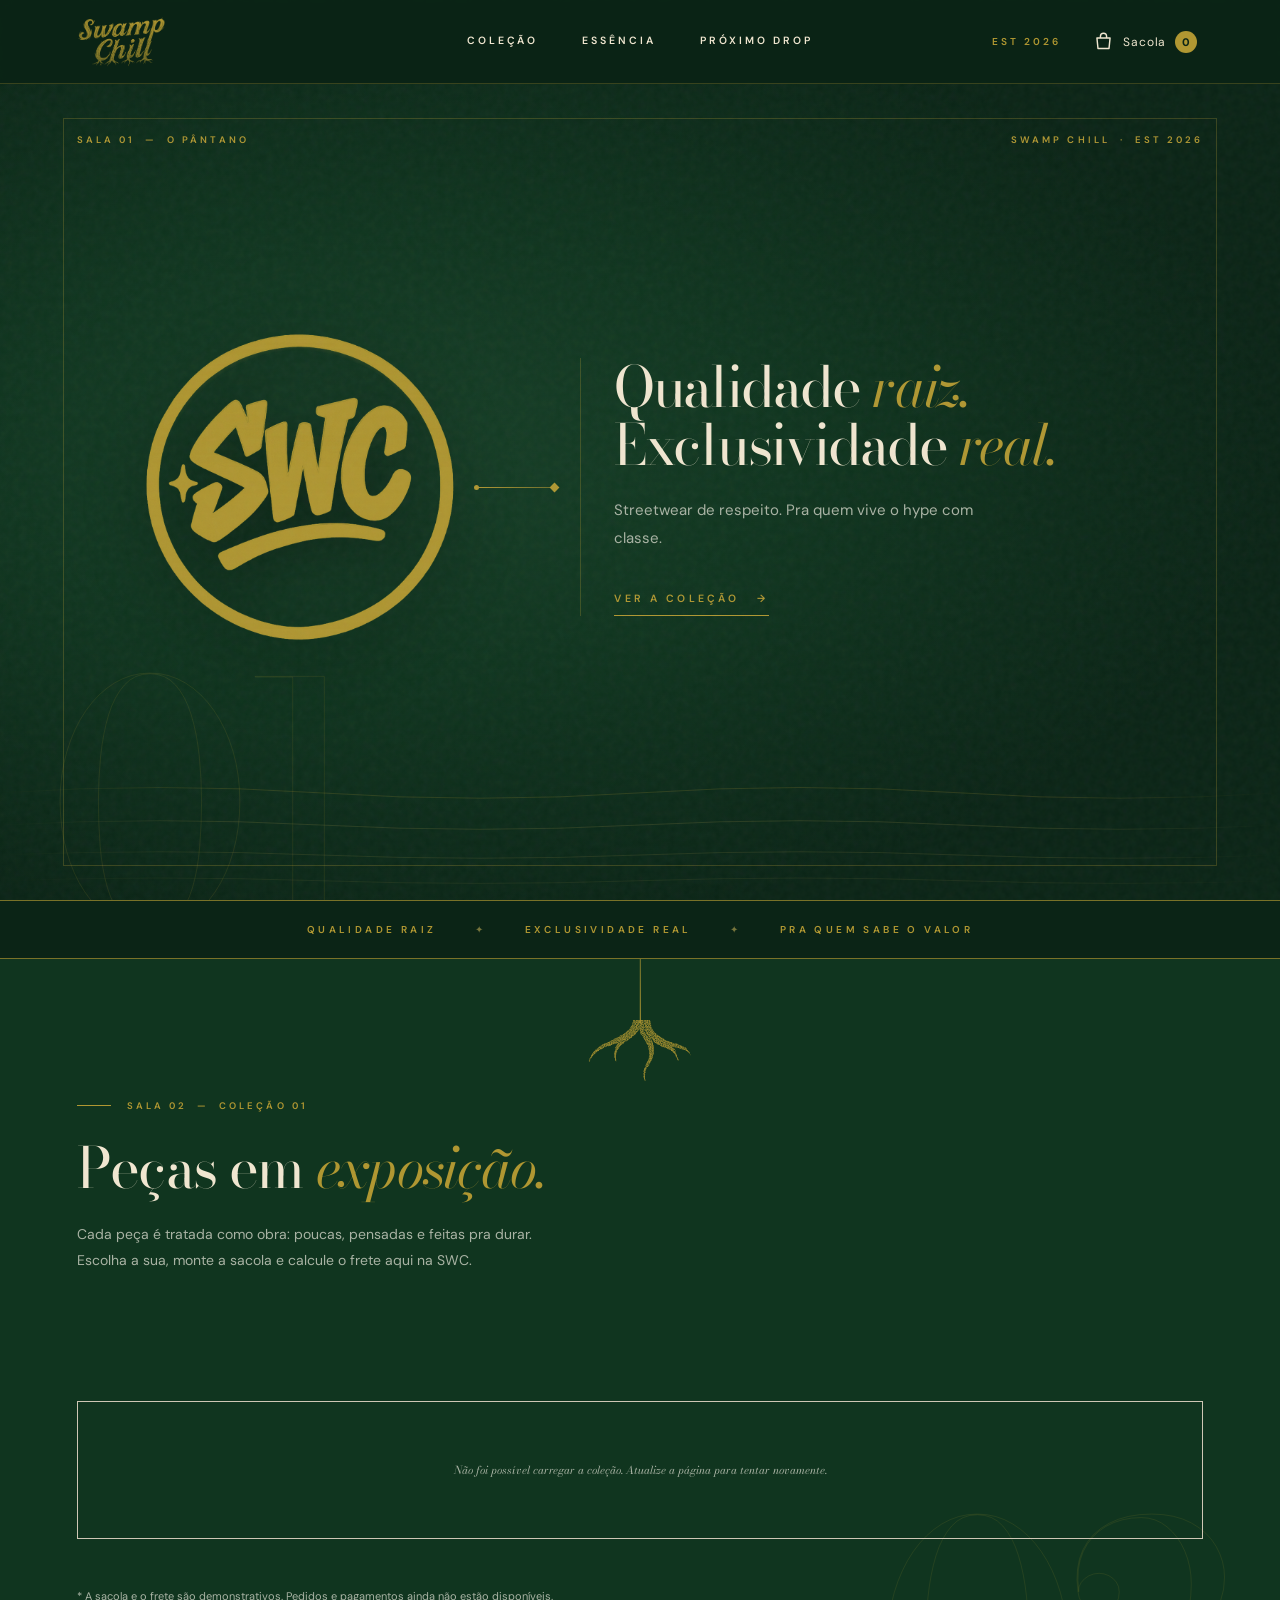
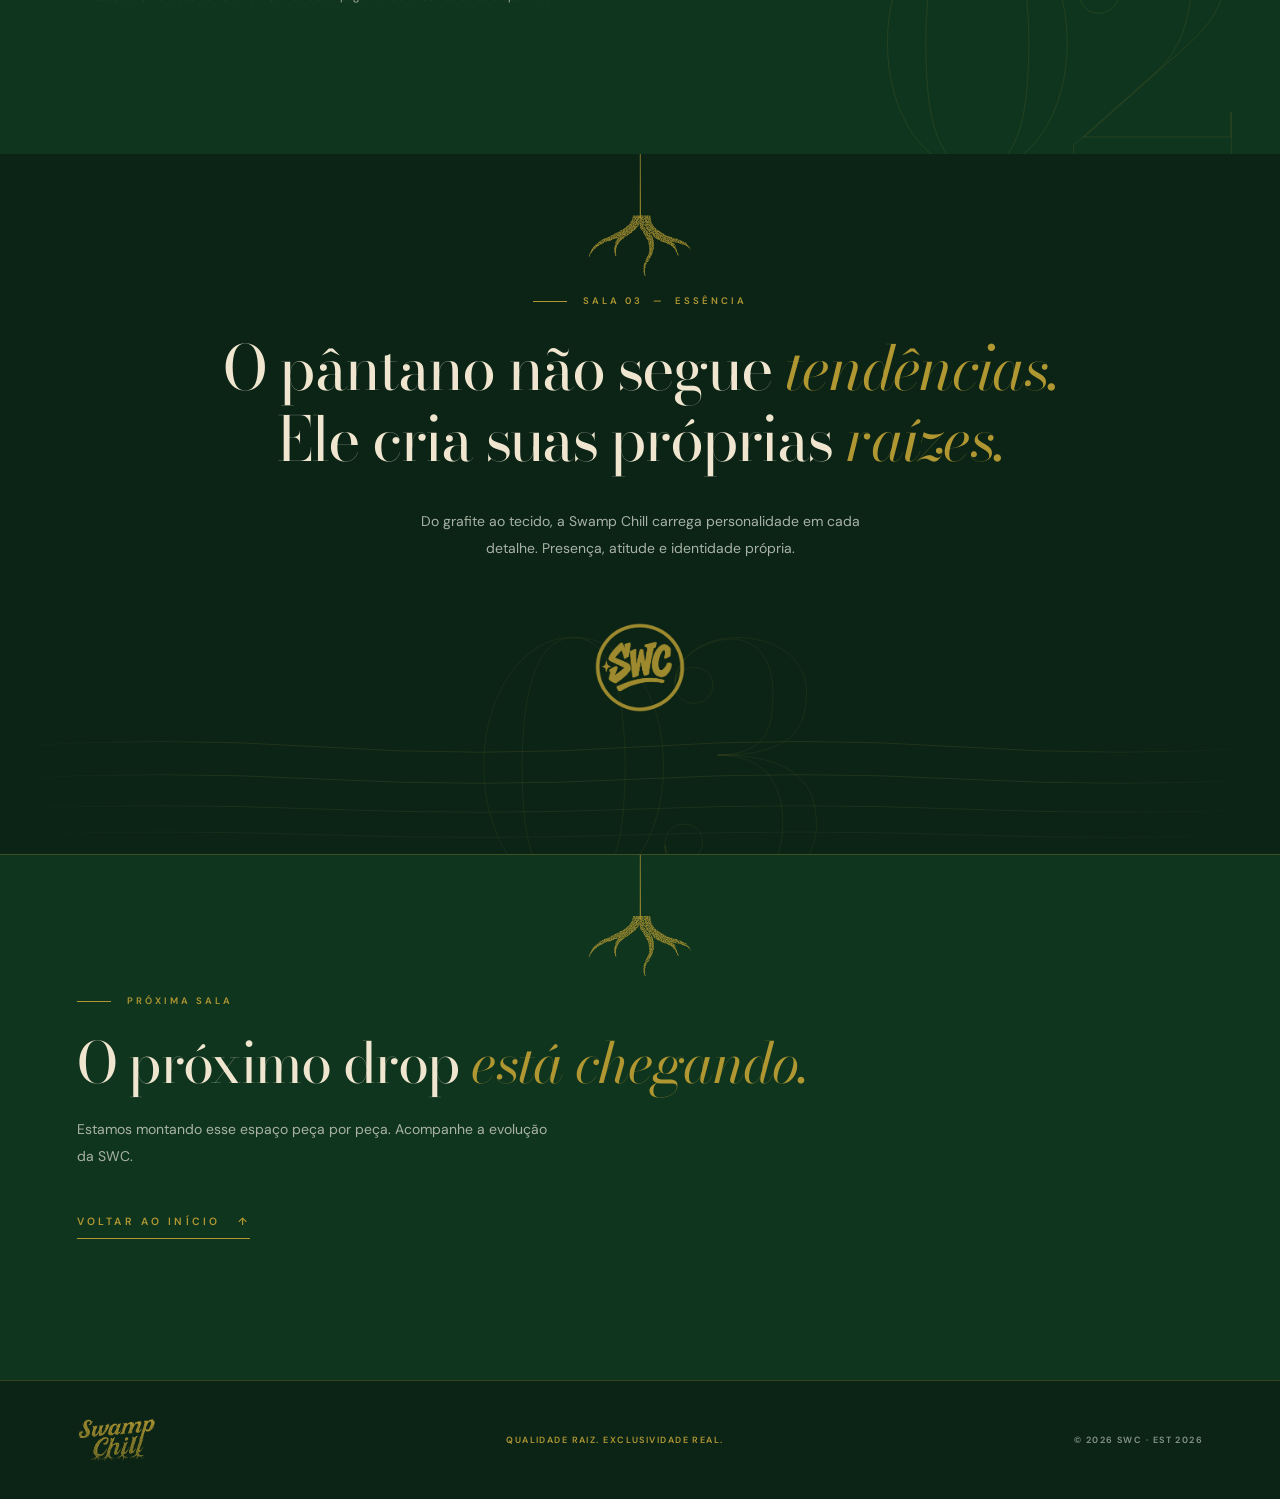
==== commit e521e881: "style(galeria): remove olhos e compacta a coleção (4 por fileira, 2 no celular) Co-Authored-By: Clau" ====
--- a/index.html
+++ b/index.html
@@ -94,12 +94,6 @@
       <p class="g-lead">Estamos montando esse espaço peça por peça. Acompanhe a evolução da SWC.</p>
       <a class="g-link" href="#topo">Voltar ao início <span aria-hidden="true">↑</span></a>
       </div>
-      <div class="g-eyes" aria-hidden="true">
-        <svg viewBox="0 0 140 44"><defs><filter id="g-glow" x="-50%" y="-80%" width="200%" height="260%"><feGaussianBlur stdDeviation="2.4" result="b"/><feMerge><feMergeNode in="b"/><feMergeNode in="SourceGraphic"/></feMerge></filter></defs>
-          <g class="g-eye" filter="url(#g-glow)"><path d="M8 22 Q32 2 56 22 Q32 42 8 22Z"/><ellipse cx="32" cy="22" rx="2.6" ry="10"/></g>
-          <g class="g-eye" filter="url(#g-glow)"><path d="M84 22 Q108 2 132 22 Q108 42 84 22Z"/><ellipse cx="108" cy="22" rx="2.6" ry="10"/></g>
-        </svg>
-      </div>
     </section>
   </main>
 
--- a/gallery.css
+++ b/gallery.css
@@ -192,15 +192,6 @@
 .g-root-node.is-in span{transform:scaleY(1)}
 .g-root-node.is-in img{opacity:.85;clip-path:inset(0 0 0 0)}
 
-/* 9 · Olhos do pântano (estudo) */
-.g-next{display:grid;grid-template-columns:minmax(0,1fr) auto;align-items:end;gap:40px}
-.g-eyes{width:clamp(110px,12vw,170px);opacity:0;transform:translateY(8px);transition:opacity 2.4s ease 0.6s,transform 2.4s ease .6s;margin-bottom:12px}
-.g-eyes.is-in{opacity:.9;transform:none}
-.g-eyes svg{width:100%;height:auto;display:block;overflow:visible}
-.g-eye{transform-box:fill-box;transform-origin:center;transition:transform .12s ease}
-.g-eye path{fill:#06170e;stroke:var(--g-gold);stroke-width:1.4}
-.g-eye ellipse{fill:var(--g-gold)}
-.g-eyes.blink .g-eye{transform:scaleY(.08)}
 
 /* 1 · Peças como obras: sombra, reflexo e frente/costas */
 .g-collection .product-visual{overflow:hidden;perspective:1400px}
@@ -252,11 +243,43 @@
 
 @media(max-width:760px){
   .g-next{grid-template-columns:1fr;justify-items:start}
-  .g-eyes{justify-self:end;width:110px}
   .g-ghost-num{font-size:46vw}
   .g-water{height:100px}
 }
 @media(prefers-reduced-motion:reduce){
-  .g-water g,.g-eyes,.g-root-node *{animation:none;transition:none}
+  .g-water g,.g-root-node *{animation:none;transition:none}
 }
 @media(max-width:760px){.g-section{padding-top:140px}}
+
+/* Coleção compacta: mais peças por tela (4 por fileira no computador, 2 no celular) */
+.g-collection .g-products{grid-template-columns:repeat(auto-fill,minmax(250px,1fr))!important;gap:56px 32px;max-width:1240px!important}
+.g-collection .product-visual{outline-offset:-12px}
+.g-collection .product-label{top:22px;left:22px;font-size:12px}
+.g-collection .product-info{padding-top:20px;gap:16px}
+.g-collection .product-info h3{font-size:23px;margin:8px 0 12px}
+.product-sheet{font-size:11.5px;gap:4px 16px}
+.product-sheet dt{font-size:9px}
+.product-price{display:none}
+.g-collection .product-controls{grid-template-columns:1fr;gap:8px;padding-top:16px}
+.g-collection .product-variant,.g-collection .add-btn{min-height:42px}
+.g-collection .add-btn{font-size:9.5px;letter-spacing:.2em;padding:12px}
+.product-flip-hint{right:22px;bottom:20px;font-size:8px}
+.g-next{grid-template-columns:1fr}
+@media(max-width:760px){
+  .g-collection .g-products{grid-template-columns:repeat(2,minmax(0,1fr))!important;gap:34px 12px}
+  .g-collection .product-visual{outline-offset:-7px}
+  .g-collection .product-label{top:12px;left:12px;font-size:10px}
+  .product-stage{inset:12% 10% 20%}
+  .product-flip-hint{display:none}
+  .g-collection .product-no-photo{font-size:14px}
+  .g-collection .product-info{padding-top:12px;gap:10px}
+  .g-collection .product-number{font-size:8px;letter-spacing:.2em}
+  .g-collection .product-info h3{font-size:17px;margin:5px 0 4px}
+  .g-collection .product-sheet{display:none}
+  .product-price{display:block;margin:0;font:600 12px var(--g-sans);color:var(--g-gold)}
+  .g-collection .product-controls{padding-top:10px;gap:6px}
+  .g-collection .product-variant-label{font-size:0;gap:0}
+  .g-collection .product-variant{font-size:12px;min-height:38px;padding:8px 6px}
+  .g-collection .add-btn{min-height:38px;font-size:8.5px;letter-spacing:.12em;padding:10px 4px}
+}
+@media(max-width:760px){.g-collection .product-info .product-price{color:var(--g-gold)}}
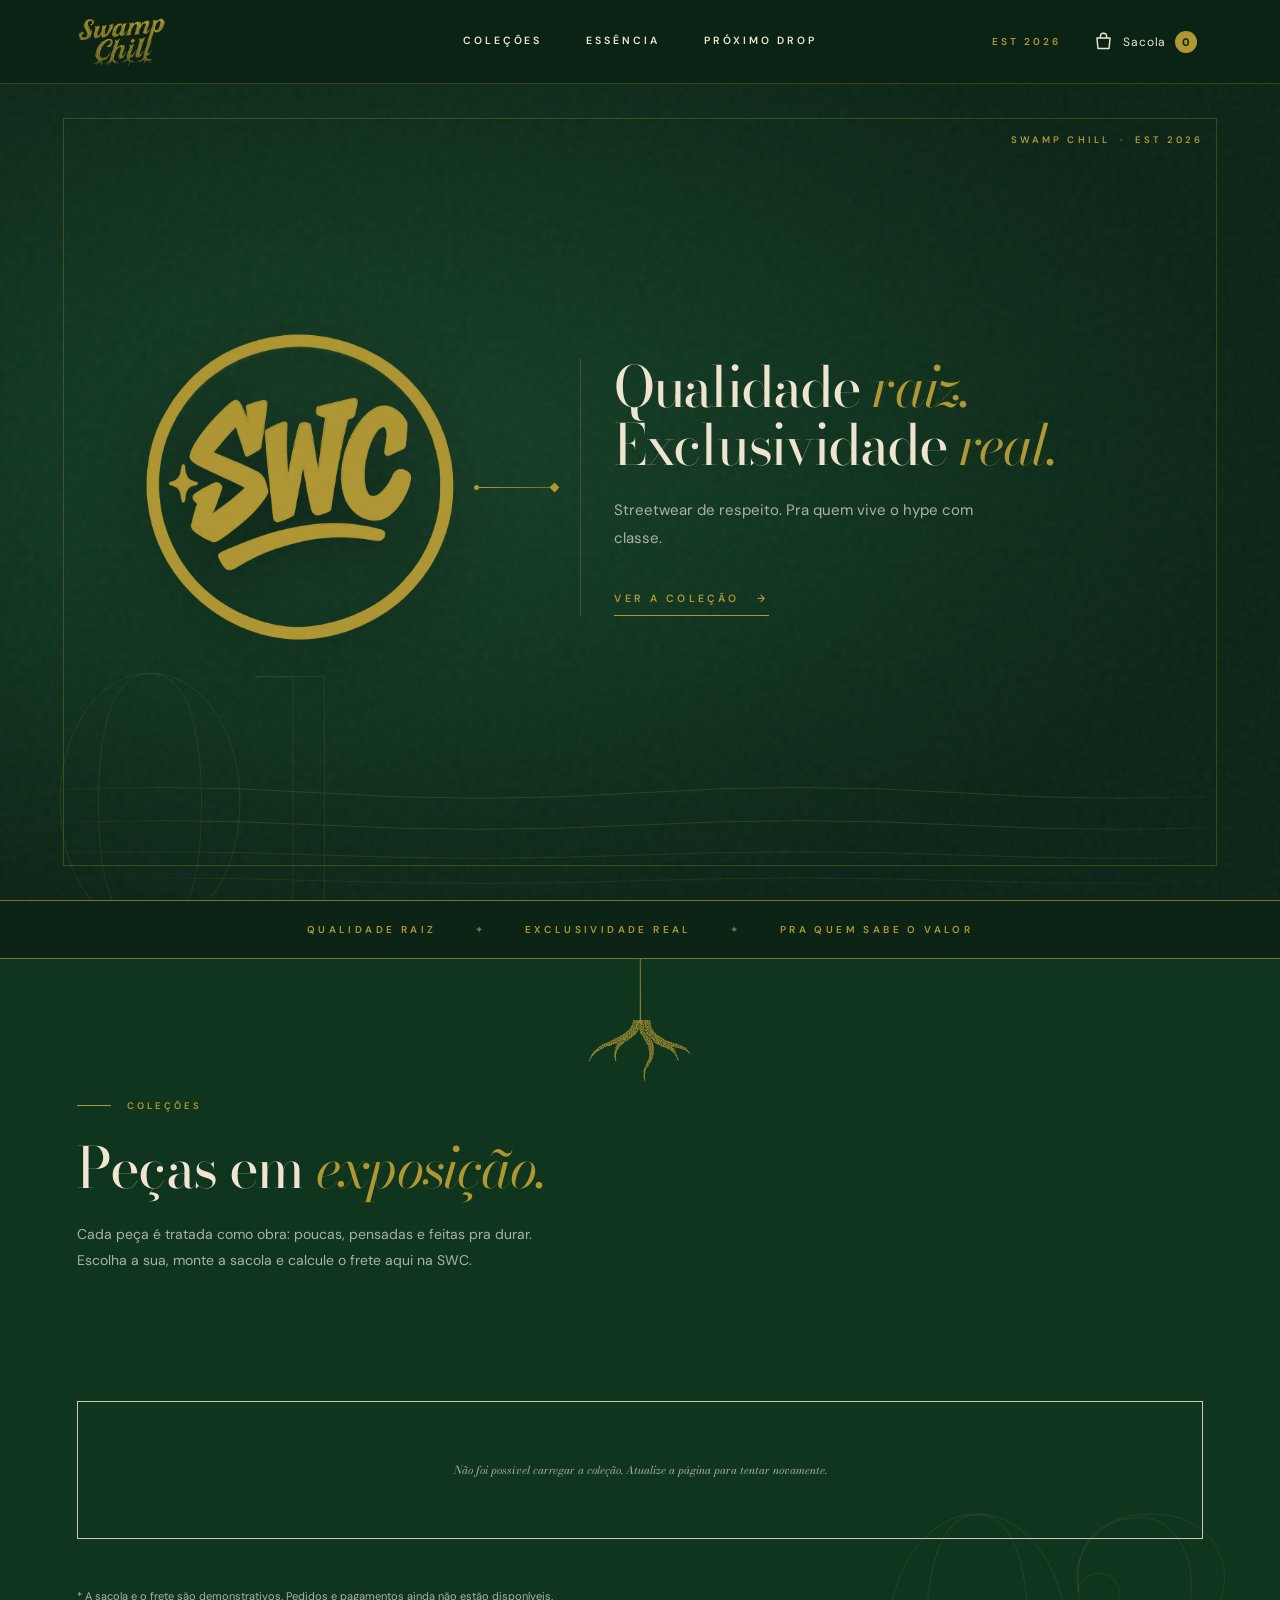
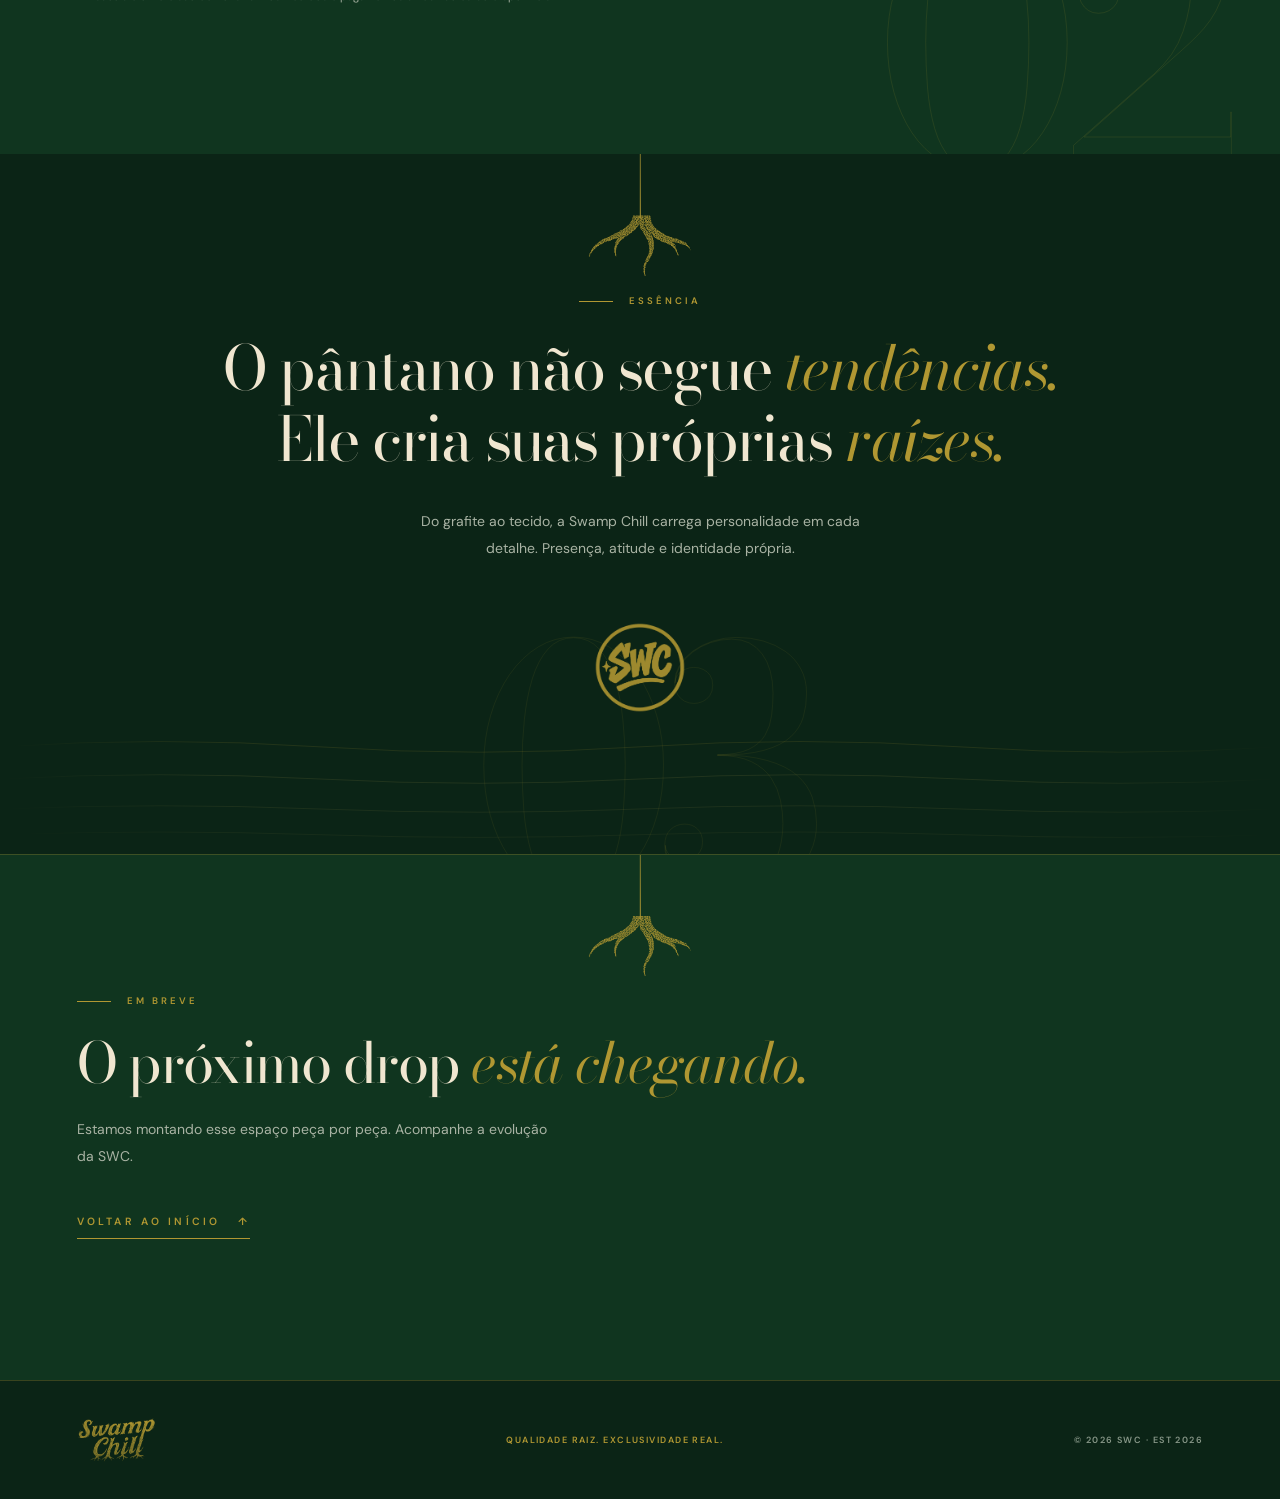
==== commit bdf0052d: "feat(site): abas por coleção e remoção dos rótulos "Sala" - catalog.json ganha lista de coleções; pe" ====
--- a/index.html
+++ b/index.html
@@ -24,7 +24,7 @@
       <img src="./assets/swamp-chill-lettering.png" alt="Swamp Chill" width="959" height="558">
     </a>
     <nav class="g-nav" aria-label="Navegação principal">
-      <a href="#colecao">Coleção</a><a href="#manifesto">Essência</a><a href="#contato">Próximo drop</a>
+      <a href="#colecao">Coleções</a><a href="#manifesto">Essência</a><a href="#contato">Próximo drop</a>
     </nav>
     <div class="g-actions">
       <span class="g-est">EST 2026</span>
@@ -40,7 +40,6 @@
       <div class="g-hero-frame" aria-hidden="true"></div>
       <span class="g-ghost-num" aria-hidden="true">01</span>
       <div class="g-water" aria-hidden="true"><svg viewBox="0 0 1200 140" preserveAspectRatio="none"><g class="w1"><path d="M0 40 Q150 30 300 40 T600 40 T900 40 T1200 40 T1500 40 T1800 40"/></g><g class="w2"><path d="M0 70 Q150 62 300 70 T600 70 T900 70 T1200 70 T1500 70 T1800 70"/></g><g class="w3"><path d="M0 98 Q150 92 300 98 T600 98 T900 98 T1200 98 T1500 98 T1800 98"/></g><g class="w4"><path d="M0 122 Q150 117 300 122 T600 122 T900 122 T1200 122 T1500 122 T1800 122"/></g></svg></div>
-      <p class="g-room g-room-left">SALA 01 &nbsp;—&nbsp; O PÂNTANO</p>
       <p class="g-room g-room-right">SWAMP CHILL &nbsp;·&nbsp; EST 2026</p>
       <figure class="g-piece">
         <div class="g-emblem-wrap">
@@ -64,10 +63,12 @@
       <div class="g-root-node" aria-hidden="true"><span></span><img src="./assets/swc-raiz.png" alt="" width="140" height="83" loading="lazy"></div>
       <span class="g-ghost-num" aria-hidden="true">02</span>
       <header class="g-section-head" data-reveal>
-        <p class="g-kicker">SALA 02 &nbsp;—&nbsp; COLEÇÃO 01</p>
+        <p class="g-kicker">COLEÇÕES</p>
         <h2>Peças em <em>exposição.</em></h2>
         <p class="g-lead">Cada peça é tratada como obra: poucas, pensadas e feitas pra durar. Escolha a sua, monte a sacola e calcule o frete aqui na SWC.</p>
       </header>
+      <div class="g-tabs" role="tablist" aria-label="Coleções" hidden></div>
+      <p class="g-soon" hidden></p>
       <div class="products g-products" aria-live="polite">
         <p class="catalog-loading">Carregando coleção SWC…</p>
       </div>
@@ -78,7 +79,7 @@
       <div class="g-root-node" aria-hidden="true"><span></span><img src="./assets/swc-raiz.png" alt="" width="140" height="83" loading="lazy"></div>
       <span class="g-ghost-num" aria-hidden="true">03</span>
       <div class="g-water" aria-hidden="true"><svg viewBox="0 0 1200 140" preserveAspectRatio="none"><g class="w1"><path d="M0 40 Q150 30 300 40 T600 40 T900 40 T1200 40 T1500 40 T1800 40"/></g><g class="w2"><path d="M0 70 Q150 62 300 70 T600 70 T900 70 T1200 70 T1500 70 T1800 70"/></g><g class="w3"><path d="M0 98 Q150 92 300 98 T600 98 T900 98 T1200 98 T1500 98 T1800 98"/></g><g class="w4"><path d="M0 122 Q150 117 300 122 T600 122 T900 122 T1200 122 T1500 122 T1800 122"/></g></svg></div>
-      <p class="g-kicker" data-reveal>SALA 03 &nbsp;—&nbsp; ESSÊNCIA</p>
+      <p class="g-kicker" data-reveal>ESSÊNCIA</p>
       <blockquote data-reveal>
         <p>O pântano não segue <em>tendências.</em><br>Ele cria suas próprias <em>raízes.</em></p>
       </blockquote>
@@ -89,7 +90,7 @@
     <section class="g-section g-next" id="contato">
       <div class="g-root-node" aria-hidden="true"><span></span><img src="./assets/swc-raiz.png" alt="" width="140" height="83" loading="lazy"></div>
       <div class="g-next-copy" data-reveal>
-      <p class="g-kicker">PRÓXIMA SALA</p>
+      <p class="g-kicker">EM BREVE</p>
       <h2>O próximo drop <em>está chegando.</em></h2>
       <p class="g-lead">Estamos montando esse espaço peça por peça. Acompanhe a evolução da SWC.</p>
       <a class="g-link" href="#topo">Voltar ao início <span aria-hidden="true">↑</span></a>
--- a/gallery.css
+++ b/gallery.css
@@ -283,3 +283,16 @@
   .g-collection .add-btn{min-height:38px;font-size:8.5px;letter-spacing:.12em;padding:10px 4px}
 }
 @media(max-width:760px){.g-collection .product-info .product-price{color:var(--g-gold)}}
+/* Abas de coleção */
+.g-tabs{display:flex;gap:clamp(22px,4vw,48px);border-bottom:1px solid var(--g-hair);margin:-10px 0 clamp(36px,5vw,56px);overflow-x:auto;scrollbar-width:none}
+.g-tabs[hidden]{display:none}
+.g-tab{position:relative;background:none;border:0;cursor:pointer;padding:0 0 16px;display:flex;align-items:baseline;gap:10px;white-space:nowrap;font:400 clamp(20px,2vw,26px) var(--g-serif);color:var(--g-mute);transition:color .25s}
+.g-tab small{font:600 8.5px var(--g-sans);letter-spacing:.24em;text-transform:uppercase;color:var(--g-olive);filter:brightness(1.4)}
+.g-tab::after{content:"";position:absolute;left:0;right:0;bottom:-1px;height:1px;background:var(--g-gold);transform:scaleX(0);transform-origin:left;transition:transform .5s cubic-bezier(.2,.7,.2,1)}
+.g-tab:hover{color:var(--g-ivory)}
+.g-tab[aria-selected="true"]{color:var(--g-ivory)}
+.g-tab[aria-selected="true"]::after{transform:scaleX(1)}
+.g-tab:focus-visible{outline:1px solid var(--g-gold);outline-offset:6px}
+.g-soon{font:italic 400 clamp(20px,2.2vw,28px)/1.4 var(--g-serif);color:var(--g-mute);padding:clamp(50px,8vw,110px) 0;border:1px solid var(--g-hair);text-align:center;margin:0}
+.g-soon[hidden],.g-products[hidden]{display:none!important}
+.g-collection .product-card[hidden]{display:none}
